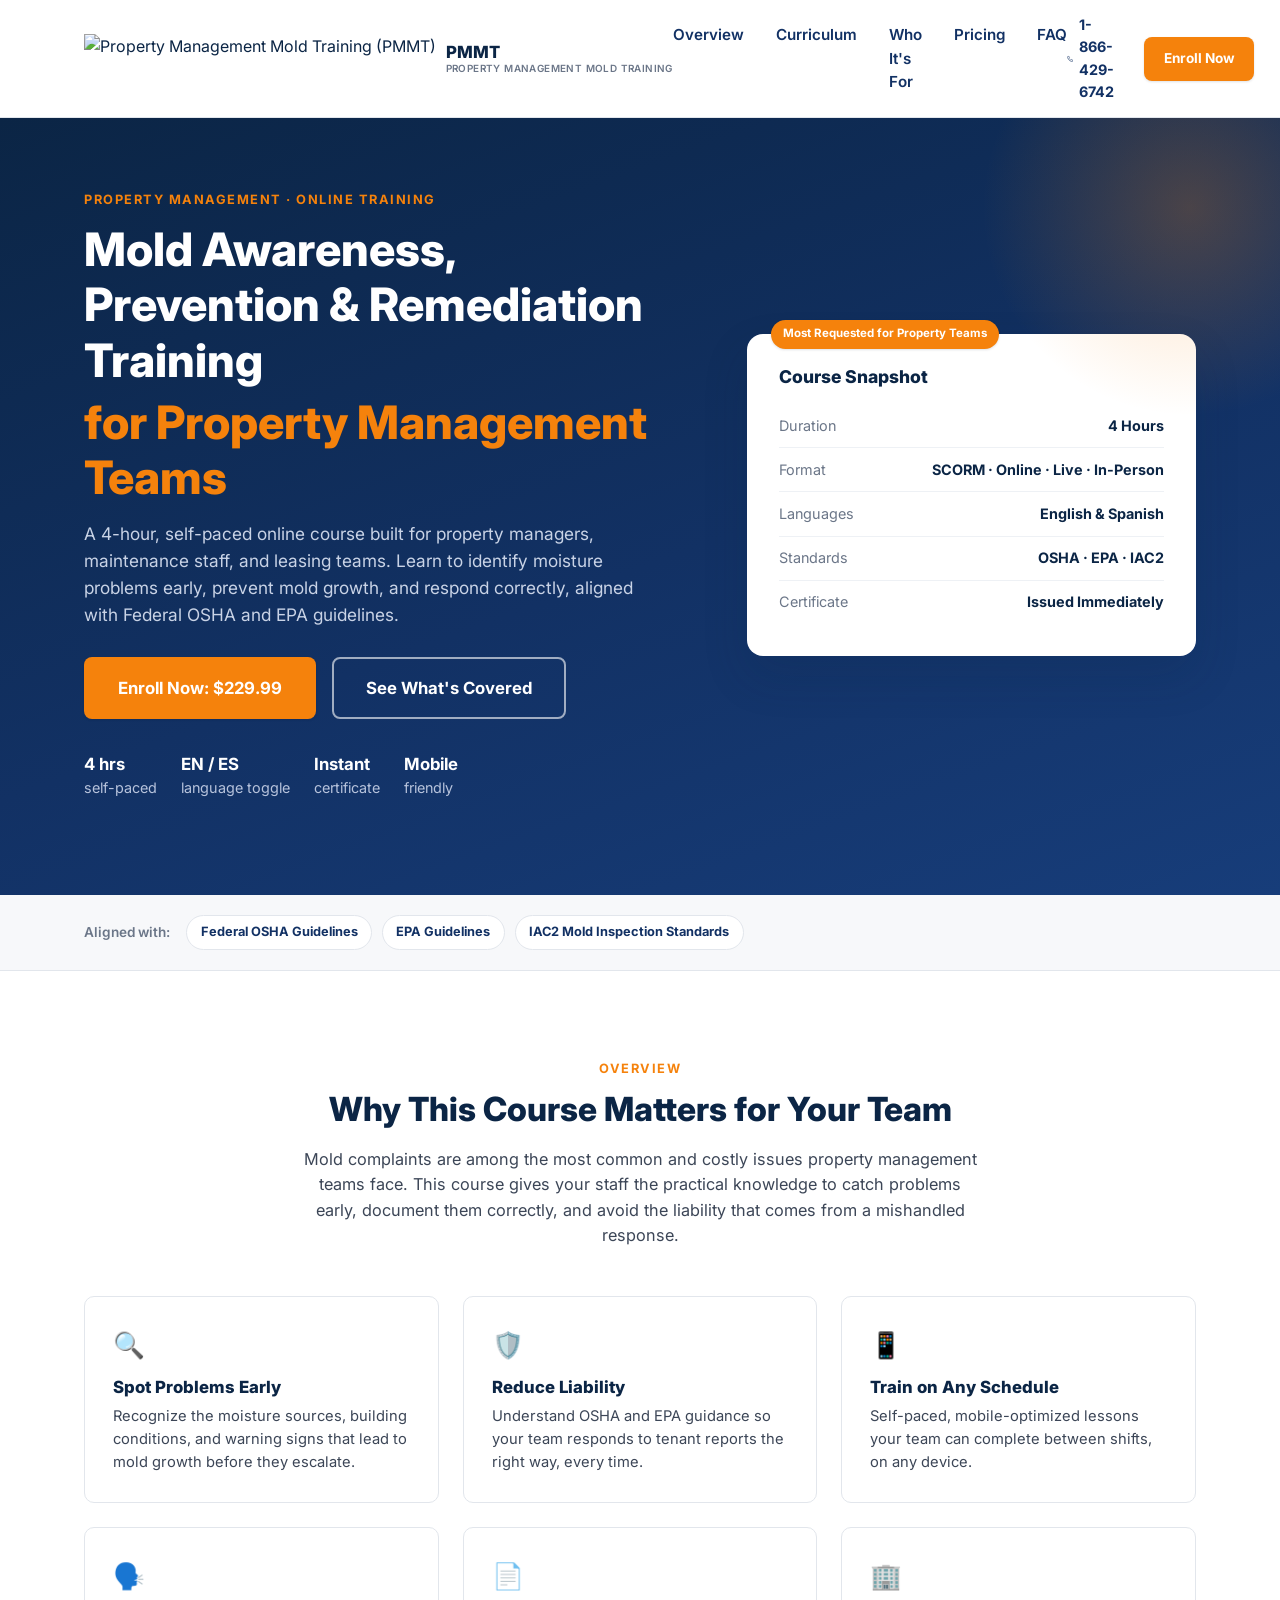
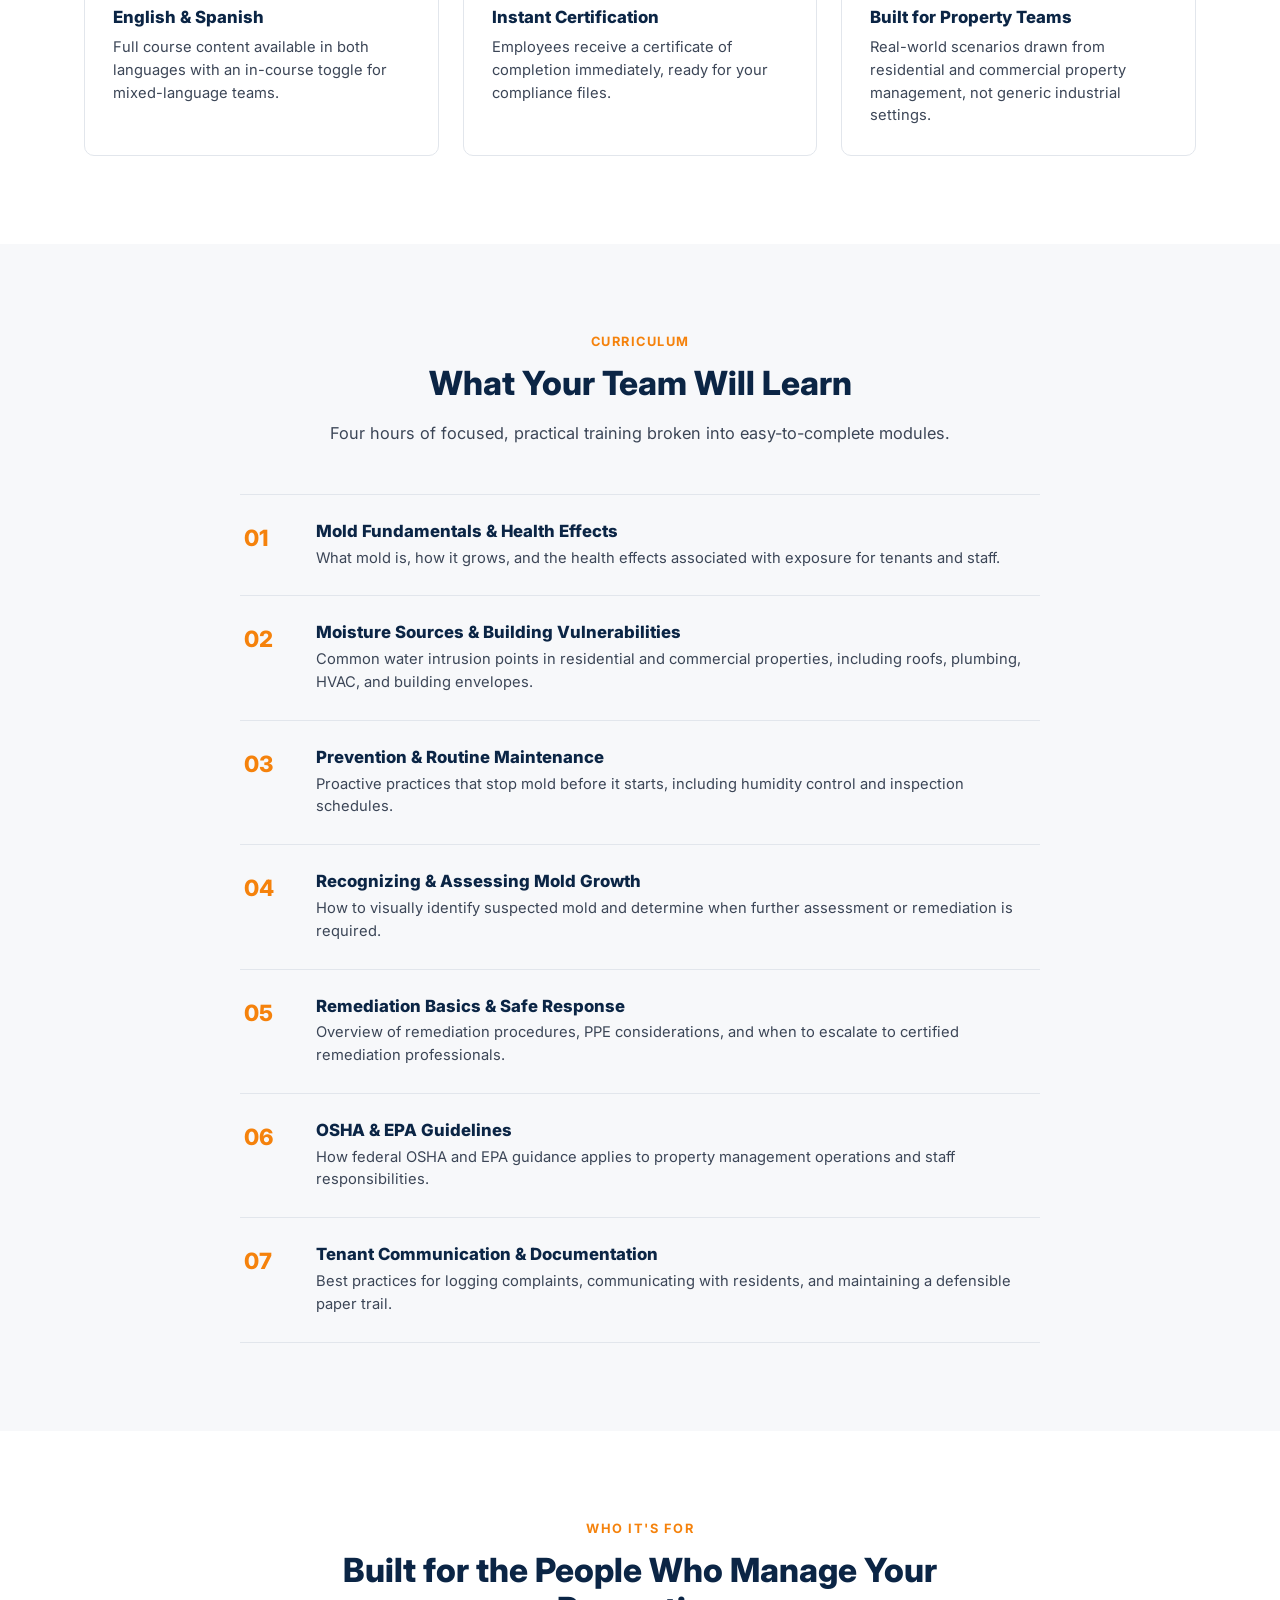
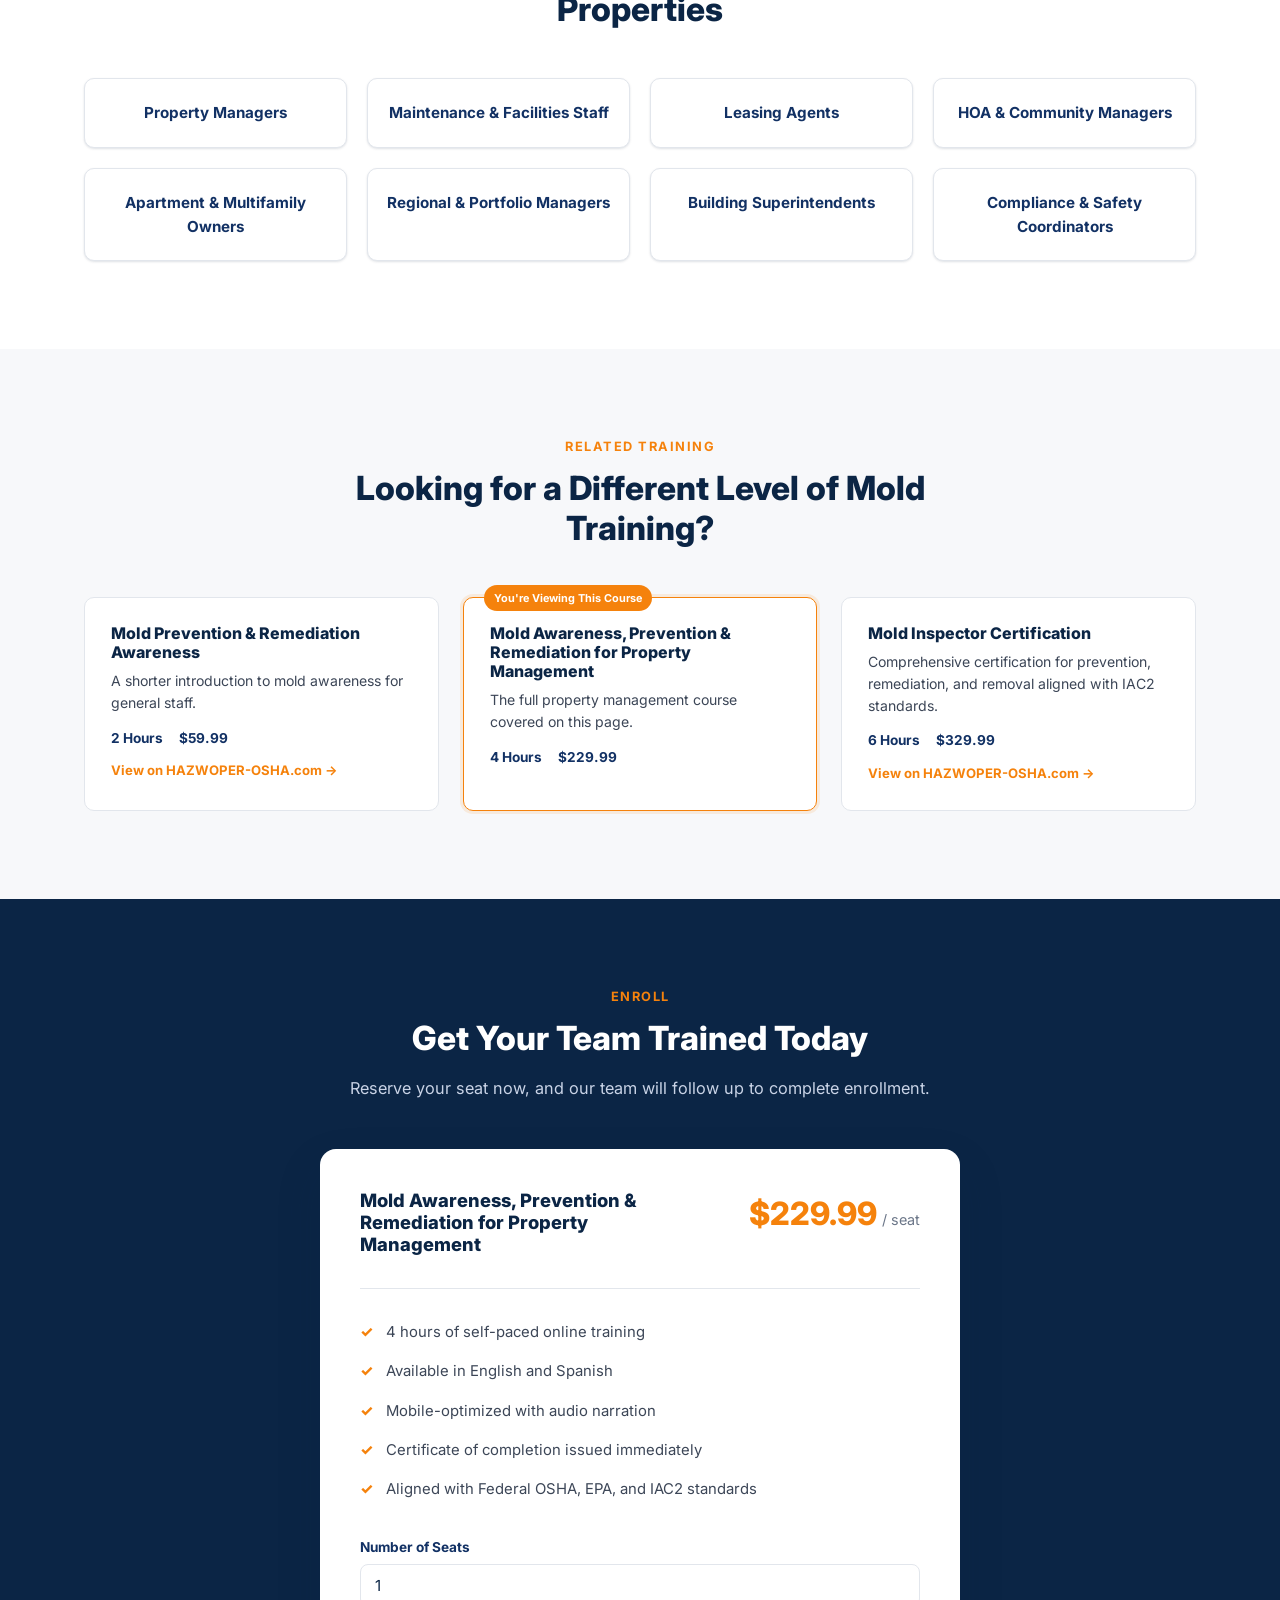
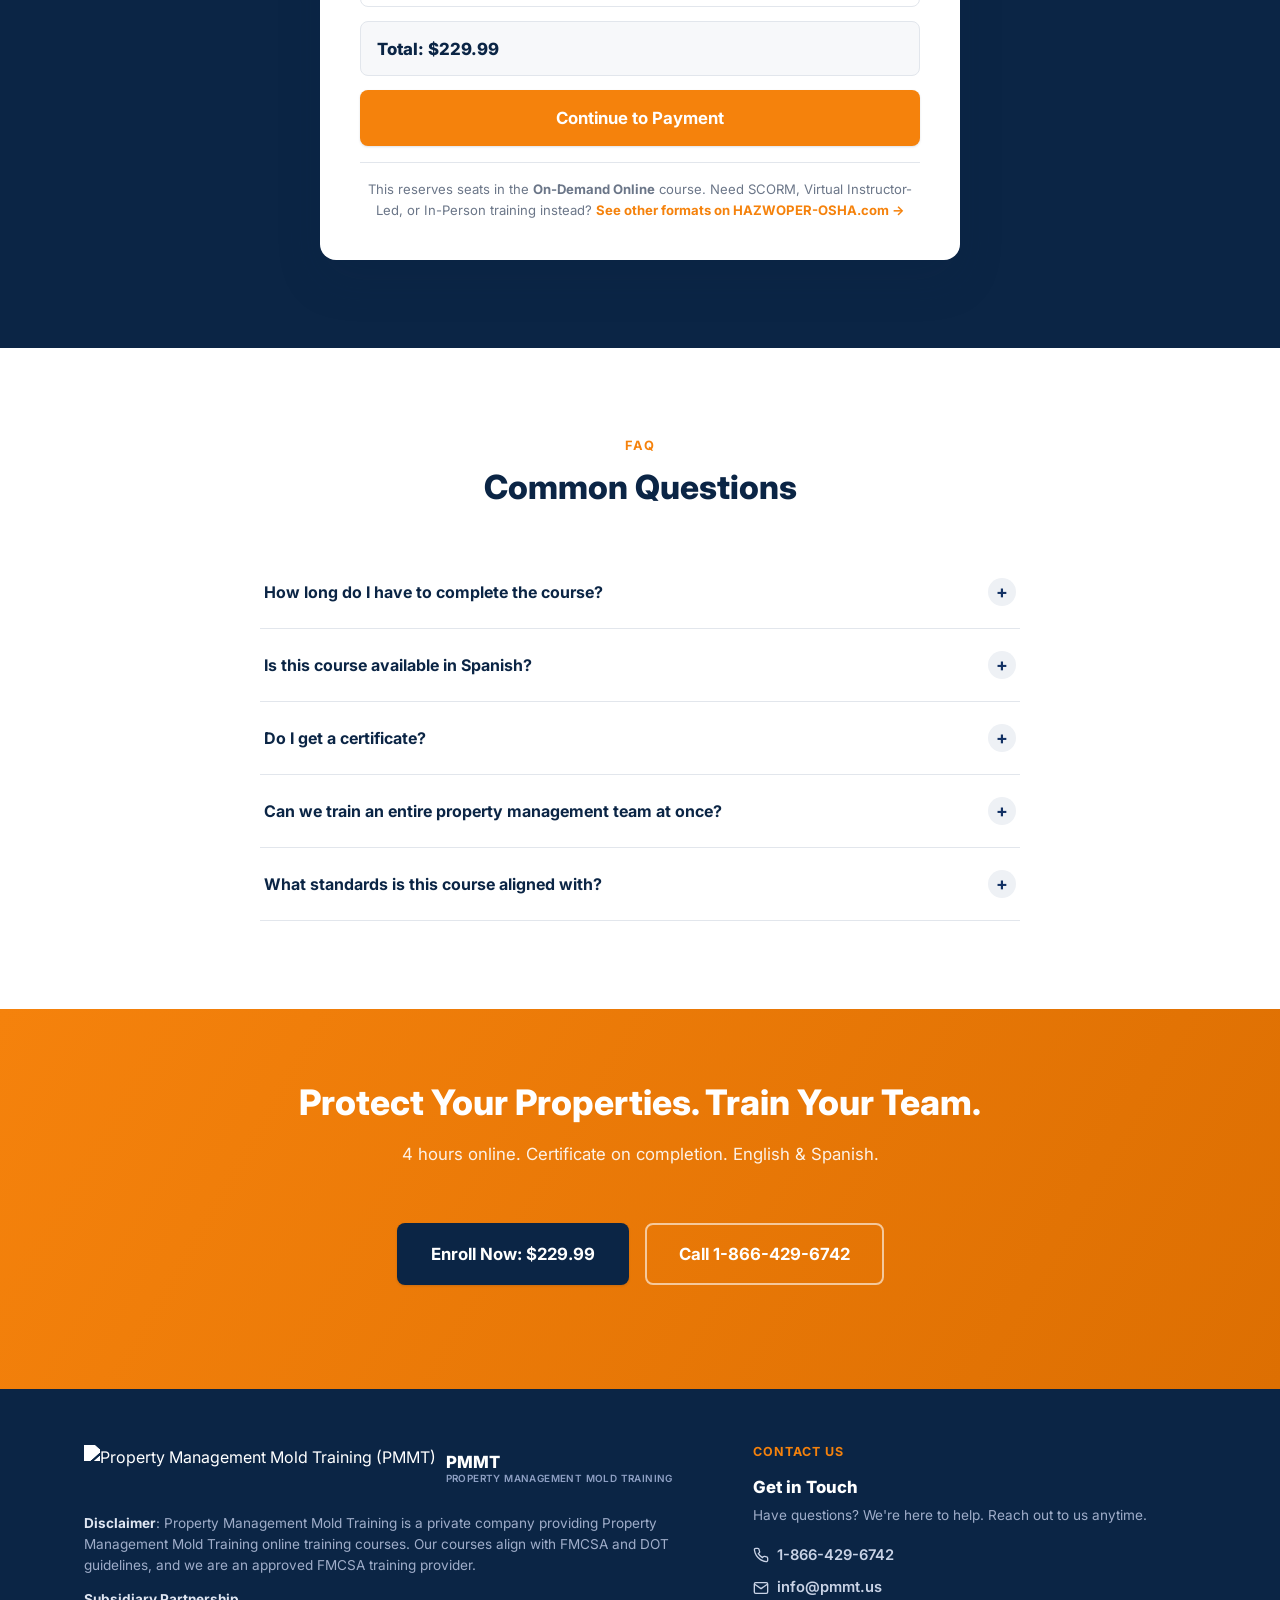
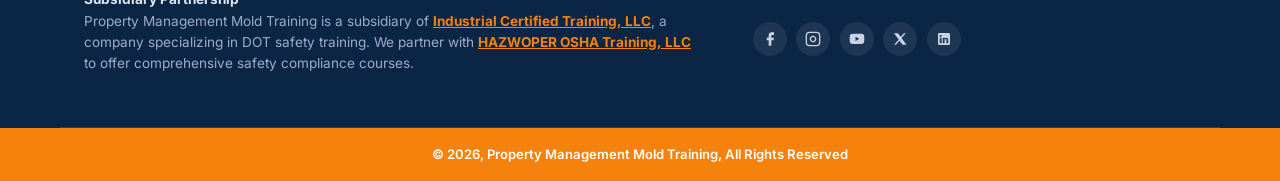
==== index.html @ 0d9516b1 "Add HAZWOPER OSHA LinkedIn link to footer social icons" ====
<!DOCTYPE html>
<html lang="en">
<head>
<meta charset="UTF-8">
<meta name="viewport" content="width=device-width, initial-scale=1.0">
<title>Mold Awareness, Prevention &amp; Remediation Training for Property Management Teams | Property Management Mold Training (PMMT)</title>
<meta name="description" content="4-hour OSHA &amp; EPA aligned online mold awareness, prevention, and remediation course built for property management teams, from Property Management Mold Training (PMMT). Self-paced, mobile-friendly, instant certificate. English &amp; Spanish.">
<link rel="icon" type="image/png" href="images/pmmt-logo.png">
<link rel="apple-touch-icon" href="images/pmmt-logo.png">

<meta property="og:type" content="website">
<meta property="og:title" content="Mold Awareness, Prevention &amp; Remediation Training for Property Management Teams">
<meta property="og:description" content="4-hour OSHA &amp; EPA aligned online mold awareness, prevention, and remediation course built for property management teams. Self-paced, mobile-friendly, instant certificate. English &amp; Spanish.">
<meta property="og:image" content="https://raw.githubusercontent.com/MrPress-Automation/PropertyManagementMoldTraining/main/images/pmmt-logo.png">
<meta property="og:url" content="https://github.com/MrPress-Automation/PropertyManagementMoldTraining">
<meta name="twitter:card" content="summary_large_image">
<meta name="twitter:title" content="Mold Awareness, Prevention &amp; Remediation Training for Property Management Teams">
<meta name="twitter:description" content="4-hour OSHA &amp; EPA aligned online mold awareness, prevention, and remediation course built for property management teams.">
<meta name="twitter:image" content="https://raw.githubusercontent.com/MrPress-Automation/PropertyManagementMoldTraining/main/images/pmmt-logo.png">

<link rel="preconnect" href="https://fonts.googleapis.com">
<link href="https://fonts.googleapis.com/css2?family=Inter:wght@400;500;600;700;800&display=swap" rel="stylesheet">
<link rel="stylesheet" href="css/styles.css">
</head>
<body>

<a class="skip-link" href="#main">Skip to content</a>

<header class="site-header">
  <div class="container header-inner">
    <a href="#top" class="logo">
      <img src="images/pmmt-logo.png" alt="Property Management Mold Training (PMMT)" class="logo-icon">
      <span class="logo-text">
        <span class="logo-mark">PMMT</span>
        <span class="logo-sub">Property Management Mold Training</span>
      </span>
    </a>

    <nav class="main-nav" id="mainNav">
      <a href="#overview">Overview</a>
      <a href="#curriculum">Curriculum</a>
      <a href="#audience">Who It's For</a>
      <a href="#pricing">Pricing</a>
      <a href="#faq">FAQ</a>
    </nav>

    <div class="header-actions">
      <a href="tel:18664296742" class="header-phone">
        <svg width="16" height="16" viewBox="0 0 24 24" fill="none" stroke="currentColor" stroke-width="2"><path d="M22 16.92v3a2 2 0 0 1-2.18 2 19.79 19.79 0 0 1-8.63-3.07 19.5 19.5 0 0 1-6-6 19.79 19.79 0 0 1-3.07-8.67A2 2 0 0 1 4.11 2h3a2 2 0 0 1 2 1.72c.127.96.362 1.903.7 2.81a2 2 0 0 1-.45 2.11L8.09 9.91a16 16 0 0 0 6 6l1.27-1.27a2 2 0 0 1 2.11-.45c.907.338 1.85.573 2.81.7A2 2 0 0 1 22 16.92z"/></svg>
        1-866-429-6742
      </a>
      <a href="#pricing" class="btn btn-primary btn-sm">Enroll Now</a>
      <button class="nav-toggle" id="navToggle" aria-label="Toggle navigation" aria-expanded="false">
        <span></span><span></span><span></span>
      </button>
    </div>
  </div>
</header>

<main id="main">

  <!-- HERO -->
  <section class="hero" id="top">
    <div class="container hero-inner">
      <div class="hero-copy">
        <p class="eyebrow">Property Management &middot; Online Training</p>
        <h1>Mold Awareness, Prevention &amp; Remediation Training <span>for Property Management Teams</span></h1>
        <p class="hero-lead">
          A 4-hour, self-paced online course built for property managers, maintenance staff, and leasing teams.
          Learn to identify moisture problems early, prevent mold growth, and respond correctly, aligned with
          Federal OSHA and EPA guidelines.
        </p>
        <div class="hero-cta-row">
          <a href="#pricing" class="btn btn-primary btn-lg">Enroll Now: $229.99</a>
          <a href="#curriculum" class="btn btn-outline-light btn-lg">See What's Covered</a>
        </div>
        <ul class="hero-meta">
          <li><strong>4 hrs</strong> self-paced</li>
          <li><strong>EN / ES</strong> language toggle</li>
          <li><strong>Instant</strong> certificate</li>
          <li><strong>Mobile</strong> friendly</li>
        </ul>
      </div>

      <div class="hero-card" aria-hidden="false">
        <div class="hero-card-badge">Most Requested for Property Teams</div>
        <h3>Course Snapshot</h3>
        <ul class="hero-card-list">
          <li><span>Duration</span><strong>4 Hours</strong></li>
          <li><span>Format</span><strong>SCORM &middot; Online &middot; Live &middot; In-Person</strong></li>
          <li><span>Languages</span><strong>English &amp; Spanish</strong></li>
          <li><span>Standards</span><strong>OSHA &middot; EPA &middot; IAC2</strong></li>
          <li><span>Certificate</span><strong>Issued Immediately</strong></li>
        </ul>
      </div>
    </div>
  </section>

  <!-- TRUST STRIP -->
  <section class="trust-strip">
    <div class="container trust-strip-inner">
      <span>Aligned with:</span>
      <div class="trust-badges">
        <span class="badge">Federal OSHA Guidelines</span>
        <span class="badge">EPA Guidelines</span>
        <span class="badge">IAC2 Mold Inspection Standards</span>
      </div>
    </div>
  </section>

  <!-- OVERVIEW -->
  <section class="section" id="overview">
    <div class="container">
      <div class="section-head">
        <p class="eyebrow">Overview</p>
        <h2>Why This Course Matters for Your Team</h2>
        <p class="section-sub">
          Mold complaints are among the most common and costly issues property management teams face.
          This course gives your staff the practical knowledge to catch problems early, document them correctly,
          and avoid the liability that comes from a mishandled response.
        </p>
      </div>

      <div class="grid-3 feature-grid">
        <div class="feature-card">
          <div class="feature-icon">🔍</div>
          <h3>Spot Problems Early</h3>
          <p>Recognize the moisture sources, building conditions, and warning signs that lead to mold growth before they escalate.</p>
        </div>
        <div class="feature-card">
          <div class="feature-icon">🛡️</div>
          <h3>Reduce Liability</h3>
          <p>Understand OSHA and EPA guidance so your team responds to tenant reports the right way, every time.</p>
        </div>
        <div class="feature-card">
          <div class="feature-icon">📱</div>
          <h3>Train on Any Schedule</h3>
          <p>Self-paced, mobile-optimized lessons your team can complete between shifts, on any device.</p>
        </div>
        <div class="feature-card">
          <div class="feature-icon">🗣️</div>
          <h3>English &amp; Spanish</h3>
          <p>Full course content available in both languages with an in-course toggle for mixed-language teams.</p>
        </div>
        <div class="feature-card">
          <div class="feature-icon">📄</div>
          <h3>Instant Certification</h3>
          <p>Employees receive a certificate of completion immediately, ready for your compliance files.</p>
        </div>
        <div class="feature-card">
          <div class="feature-icon">🏢</div>
          <h3>Built for Property Teams</h3>
          <p>Real-world scenarios drawn from residential and commercial property management, not generic industrial settings.</p>
        </div>
      </div>
    </div>
  </section>

  <!-- CURRICULUM -->
  <section class="section section-alt" id="curriculum">
    <div class="container">
      <div class="section-head">
        <p class="eyebrow">Curriculum</p>
        <h2>What Your Team Will Learn</h2>
        <p class="section-sub">Four hours of focused, practical training broken into easy-to-complete modules.</p>
      </div>

      <ol class="curriculum-list">
        <li>
          <span class="curriculum-num">01</span>
          <div>
            <h3>Mold Fundamentals &amp; Health Effects</h3>
            <p>What mold is, how it grows, and the health effects associated with exposure for tenants and staff.</p>
          </div>
        </li>
        <li>
          <span class="curriculum-num">02</span>
          <div>
            <h3>Moisture Sources &amp; Building Vulnerabilities</h3>
            <p>Common water intrusion points in residential and commercial properties, including roofs, plumbing, HVAC, and building envelopes.</p>
          </div>
        </li>
        <li>
          <span class="curriculum-num">03</span>
          <div>
            <h3>Prevention &amp; Routine Maintenance</h3>
            <p>Proactive practices that stop mold before it starts, including humidity control and inspection schedules.</p>
          </div>
        </li>
        <li>
          <span class="curriculum-num">04</span>
          <div>
            <h3>Recognizing &amp; Assessing Mold Growth</h3>
            <p>How to visually identify suspected mold and determine when further assessment or remediation is required.</p>
          </div>
        </li>
        <li>
          <span class="curriculum-num">05</span>
          <div>
            <h3>Remediation Basics &amp; Safe Response</h3>
            <p>Overview of remediation procedures, PPE considerations, and when to escalate to certified remediation professionals.</p>
          </div>
        </li>
        <li>
          <span class="curriculum-num">06</span>
          <div>
            <h3>OSHA &amp; EPA Guidelines</h3>
            <p>How federal OSHA and EPA guidance applies to property management operations and staff responsibilities.</p>
          </div>
        </li>
        <li>
          <span class="curriculum-num">07</span>
          <div>
            <h3>Tenant Communication &amp; Documentation</h3>
            <p>Best practices for logging complaints, communicating with residents, and maintaining a defensible paper trail.</p>
          </div>
        </li>
      </ol>
    </div>
  </section>

  <!-- WHO IT'S FOR -->
  <section class="section" id="audience">
    <div class="container">
      <div class="section-head">
        <p class="eyebrow">Who It's For</p>
        <h2>Built for the People Who Manage Your Properties</h2>
      </div>
      <div class="grid-4 audience-grid">
        <div class="audience-card">Property Managers</div>
        <div class="audience-card">Maintenance &amp; Facilities Staff</div>
        <div class="audience-card">Leasing Agents</div>
        <div class="audience-card">HOA &amp; Community Managers</div>
        <div class="audience-card">Apartment &amp; Multifamily Owners</div>
        <div class="audience-card">Regional &amp; Portfolio Managers</div>
        <div class="audience-card">Building Superintendents</div>
        <div class="audience-card">Compliance &amp; Safety Coordinators</div>
      </div>
    </div>
  </section>

  <!-- OTHER MOLD COURSES -->
  <section class="section section-alt" id="related">
    <div class="container">
      <div class="section-head">
        <p class="eyebrow">Related Training</p>
        <h2>Looking for a Different Level of Mold Training?</h2>
      </div>
      <div class="grid-3 related-grid">
        <a class="related-card" href="https://hazwoper-osha.com/online-courses/mold-prevention-and-remediation-awareness-training" target="_blank" rel="noopener">
          <h3>Mold Prevention &amp; Remediation Awareness</h3>
          <p>A shorter introduction to mold awareness for general staff.</p>
          <div class="related-meta"><span>2 Hours</span><span>$59.99</span></div>
          <span class="related-link">View on HAZWOPER-OSHA.com &rarr;</span>
        </a>
        <div class="related-card related-card-current">
          <div class="related-current-tag">You're Viewing This Course</div>
          <h3>Mold Awareness, Prevention &amp; Remediation for Property Management</h3>
          <p>The full property management course covered on this page.</p>
          <div class="related-meta"><span>4 Hours</span><span>$229.99</span></div>
        </div>
        <a class="related-card" href="https://hazwoper-osha.com/online-courses/mold-inspector-certification-for-prevention-remediation-and-removal-training" target="_blank" rel="noopener">
          <h3>Mold Inspector Certification</h3>
          <p>Comprehensive certification for prevention, remediation, and removal aligned with IAC2 standards.</p>
          <div class="related-meta"><span>6 Hours</span><span>$329.99</span></div>
          <span class="related-link">View on HAZWOPER-OSHA.com &rarr;</span>
        </a>
      </div>
    </div>
  </section>

  <!-- PRICING / ENROLL -->
  <section class="section pricing-section" id="pricing">
    <div class="container">
      <div class="section-head">
        <p class="eyebrow">Enroll</p>
        <h2>Get Your Team Trained Today</h2>
        <p class="section-sub">Reserve your seat now, and our team will follow up to complete enrollment.</p>
      </div>

      <div class="pricing-card">
        <div class="pricing-card-top">
          <h3>Mold Awareness, Prevention &amp; Remediation for Property Management</h3>
          <div class="price">
            <span class="price-original" id="priceOriginal" hidden>$229.99</span>
            <span class="price-current"><span class="price-amount" id="priceAmount">$229.99</span><span class="price-per">/ seat</span></span>
          </div>
        </div>

        <ul class="pricing-features">
          <li>4 hours of self-paced online training</li>
          <li>Available in English and Spanish</li>
          <li>Mobile-optimized with audio narration</li>
          <li>Certificate of completion issued immediately</li>
          <li>Aligned with Federal OSHA, EPA, and IAC2 standards</li>
        </ul>

        <form class="enroll-form" id="enrollForm" data-price-per-seat="229.99">
          <div class="form-row">
            <label for="seats">Number of Seats</label>
            <input type="number" id="seats" name="seats" min="1" value="1" required>
          </div>
          <div class="form-total" id="formTotal">Total: $229.99</div>
          <button type="submit" class="btn btn-primary btn-block btn-lg">Continue to Payment</button>
        </form>

        <p class="format-note">This reserves seats in the <strong>On-Demand Online</strong> course. Need SCORM, Virtual Instructor-Led, or In-Person training instead? <a href="https://hazwoper-osha.com/online-courses/mold-awareness-prevention-and-remediation-training-for-property-management-teams" target="_blank" rel="noopener">See other formats on HAZWOPER-OSHA.com &rarr;</a></p>

        <div class="form-success" id="formSuccess" hidden>
          <h4>Seat count received.</h4>
          <p>You'll be taken to secure payment to complete your enrollment.</p>
        </div>
      </div>
    </div>
  </section>

  <!-- FAQ -->
  <section class="section" id="faq">
    <div class="container">
      <div class="section-head">
        <p class="eyebrow">FAQ</p>
        <h2>Common Questions</h2>
      </div>

      <div class="faq-list">
        <div class="faq-item">
          <button class="faq-question" aria-expanded="false">
            How long do I have to complete the course?
            <span class="faq-icon">+</span>
          </button>
          <div class="faq-answer">
            <p>The course itself takes about 4 hours to complete, and it's fully self-paced, so you can start, stop, and pick back up whenever it fits your schedule.</p>
          </div>
        </div>
        <div class="faq-item">
          <button class="faq-question" aria-expanded="false">
            Is this course available in Spanish?
            <span class="faq-icon">+</span>
          </button>
          <div class="faq-answer">
            <p>Yes. The full course is available in both English and Spanish, with an in-course language toggle.</p>
          </div>
        </div>
        <div class="faq-item">
          <button class="faq-question" aria-expanded="false">
            Do I get a certificate?
            <span class="faq-icon">+</span>
          </button>
          <div class="faq-answer">
            <p>Yes, a certificate of completion is issued immediately after you finish the course.</p>
          </div>
        </div>
        <div class="faq-item">
          <button class="faq-question" aria-expanded="false">
            Can we train an entire property management team at once?
            <span class="faq-icon">+</span>
          </button>
          <div class="faq-answer">
            <p>Yes. This course is available in on-demand digital, virtual instructor-led, and in-person formats, and can be delivered via SCORM package to your own LMS.</p>
          </div>
        </div>
        <div class="faq-item">
          <button class="faq-question" aria-expanded="false">
            What standards is this course aligned with?
            <span class="faq-icon">+</span>
          </button>
          <div class="faq-answer">
            <p>Course content follows Federal OSHA guidelines, EPA guidelines, and IAC2 Mold Inspection Standards of Practice.</p>
          </div>
        </div>
      </div>
    </div>
  </section>

  <!-- FINAL CTA -->
  <section class="final-cta">
    <div class="container final-cta-inner">
      <h2>Protect Your Properties. Train Your Team.</h2>
      <p>4 hours online. Certificate on completion. English &amp; Spanish.</p>
      <div class="hero-cta-row">
        <a href="#pricing" class="btn btn-primary btn-lg">Enroll Now: $229.99</a>
        <a href="tel:18664296742" class="btn btn-outline-light btn-lg">Call 1-866-429-6742</a>
      </div>
    </div>
  </section>

</main>

<footer class="site-footer">
  <div class="container footer-grid">

    <div class="footer-col footer-col-brand">
      <a href="#top" class="logo footer-logo">
        <img src="images/pmmt-logo.png" alt="Property Management Mold Training (PMMT)" class="logo-icon logo-icon-footer">
        <span class="logo-text">
          <span class="logo-mark logo-mark-footer">PMMT</span>
          <span class="logo-sub logo-sub-footer">Property Management Mold Training</span>
        </span>
      </a>

      <p class="footer-legal"><strong>Disclaimer</strong>: Property Management Mold Training is a private company providing Property Management Mold Training online training courses. Our courses align with FMCSA and DOT guidelines, and we are an approved FMCSA training provider.</p>

      <p class="footer-legal"><strong>Subsidiary Partnership</strong><br>Property Management Mold Training is a subsidiary of <a href="https://ictraining.us/" target="_blank" rel="noopener">Industrial Certified Training, LLC</a>, a company specializing in DOT safety training. We partner with <a href="https://hazwoper-osha.com/" target="_blank" rel="noopener">HAZWOPER OSHA Training, LLC</a> to offer comprehensive safety compliance courses.</p>
    </div>

    <div class="footer-col footer-col-contact">
      <h4 class="footer-col-heading">Contact Us</h4>
      <p class="footer-contact-lead">Get in Touch</p>
      <p class="footer-contact-sub">Have questions? We're here to help. Reach out to us anytime.</p>

      <div class="footer-contact-links">
        <a href="tel:18664296742">
          <svg width="16" height="16" viewBox="0 0 24 24" fill="none" stroke="currentColor" stroke-width="2"><path d="M22 16.92v3a2 2 0 0 1-2.18 2 19.79 19.79 0 0 1-8.63-3.07 19.5 19.5 0 0 1-6-6 19.79 19.79 0 0 1-3.07-8.67A2 2 0 0 1 4.11 2h3a2 2 0 0 1 2 1.72c.127.96.362 1.903.7 2.81a2 2 0 0 1-.45 2.11L8.09 9.91a16 16 0 0 0 6 6l1.27-1.27a2 2 0 0 1 2.11-.45c.907.338 1.85.573 2.81.7A2 2 0 0 1 22 16.92z"/></svg>
          1-866-429-6742
        </a>
        <a href="mailto:info@pmmt.us">
          <svg width="16" height="16" viewBox="0 0 24 24" fill="none" stroke="currentColor" stroke-width="2"><path d="M4 4h16c1.1 0 2 .9 2 2v12c0 1.1-.9 2-2 2H4c-1.1 0-2-.9-2-2V6c0-1.1.9-2 2-2z"/><polyline points="22,6 12,13 2,6"/></svg>
          info@pmmt.us
        </a>
      </div>

      <div class="footer-social">
        <a href="https://www.facebook.com/HazwoperOsha/" target="_blank" rel="noopener" aria-label="Facebook">
          <svg width="16" height="16" viewBox="0 0 24 24" fill="currentColor"><path d="M18 2h-3a5 5 0 0 0-5 5v3H7v4h3v8h4v-8h3l1-4h-4V7a1 1 0 0 1 1-1h3z"/></svg>
        </a>
        <a href="https://www.instagram.com/hazwoper_osha_training/?hl=en" target="_blank" rel="noopener" aria-label="Instagram">
          <svg width="16" height="16" viewBox="0 0 24 24" fill="none" stroke="currentColor" stroke-width="2"><rect x="2" y="2" width="20" height="20" rx="5"/><path d="M16 11.37A4 4 0 1 1 12.63 8 4 4 0 0 1 16 11.37z"/><line x1="17.5" y1="6.5" x2="17.51" y2="6.5"/></svg>
        </a>
        <a href="https://www.youtube.com/@hazwoper-osha" target="_blank" rel="noopener" aria-label="YouTube">
          <svg width="16" height="16" viewBox="0 0 24 24" fill="currentColor"><path d="M22.54 6.42a2.78 2.78 0 0 0-1.94-2C18.88 4 12 4 12 4s-6.88 0-8.6.46a2.78 2.78 0 0 0-1.94 2A29 29 0 0 0 1 11.75a29 29 0 0 0 .46 5.33A2.78 2.78 0 0 0 3.4 19c1.72.46 8.6.46 8.6.46s6.88 0 8.6-.46a2.78 2.78 0 0 0 1.94-2 29 29 0 0 0 .46-5.25 29 29 0 0 0-.46-5.33zM9.75 15.02V8.48l5.75 3.27z"/></svg>
        </a>
        <a href="https://twitter.com/HazwoperOsha" target="_blank" rel="noopener" aria-label="X">
          <svg width="14" height="14" viewBox="0 0 24 24" fill="currentColor"><path d="M18.9 2H22l-7.4 8.4L23 22h-6.6l-5.2-6.8L5.1 22H2l7.9-9L1.6 2h6.8l4.7 6.2z"/></svg>
        </a>
        <a href="https://www.linkedin.com/company/hazwoper-osha" target="_blank" rel="noopener" aria-label="LinkedIn">
          <svg width="16" height="16" viewBox="0 0 24 24" fill="currentColor"><path d="M19 3a2 2 0 0 1 2 2v14a2 2 0 0 1-2 2H5a2 2 0 0 1-2-2V5a2 2 0 0 1 2-2zM8.34 18.34V10.1H5.67v8.24zM7.01 8.97a1.55 1.55 0 1 0 0-3.1 1.55 1.55 0 0 0 0 3.1zM18.34 18.34v-4.6c0-2.46-1.31-3.6-3.06-3.6a2.64 2.64 0 0 0-2.39 1.32V10.1H10.2s.04.86 0 8.24h2.68v-4.6c0-.25.02-.5.09-.68a1.5 1.5 0 0 1 1.37-1c.96 0 1.35.73 1.35 1.8v4.48z"/></svg>
        </a>
      </div>
    </div>

  </div>
  <div class="footer-bottom">
    <div class="container">
      <p>&copy; 2026, Property Management Mold Training, All Rights Reserved</p>
    </div>
  </div>
</footer>

<script src="js/main.js"></script>

<!--Start of Tawk.to Script-->
<script type="text/javascript">
var Tawk_API=Tawk_API||{}, Tawk_LoadStart=new Date();
(function(){
var s1=document.createElement("script"),s0=document.getElementsByTagName("script")[0];
s1.async=true;
s1.src='https://embed.tawk.to/0c0ff33201ed2606b6ab61151aca6b7c12a2885b/default';
s1.charset='UTF-8';
s1.setAttribute('crossorigin','*');
s0.parentNode.insertBefore(s1,s0);
})();
</script>
<!--End of Tawk.to Script-->
</body>
</html>
---- css/styles.css ----
:root{
  --navy-900:#0b2545;
  --navy-800:#123164;
  --navy-700:#173d7a;
  --blue-600:#1d5bd6;
  --orange-500:#f5820c;
  --orange-600:#dd6f02;
  --gray-50:#f7f8fa;
  --gray-100:#eef1f5;
  --gray-200:#e2e6ec;
  --gray-500:#6b7688;
  --gray-700:#3c4657;
  --white:#ffffff;
  --radius:10px;
  --shadow-sm:0 1px 2px rgba(11,37,69,.06),0 1px 3px rgba(11,37,69,.08);
  --shadow-md:0 8px 24px rgba(11,37,69,.10);
  --shadow-lg:0 20px 45px rgba(11,37,69,.16);
  --max-width:1160px;
}

*,*::before,*::after{box-sizing:border-box;}
html{scroll-behavior:smooth;max-width:100%;overflow-x:hidden;}
body{
  margin:0;
  max-width:100%;
  overflow-x:hidden;
  font-family:'Inter',system-ui,-apple-system,Segoe UI,Roboto,sans-serif;
  color:var(--navy-900);
  background:var(--white);
  line-height:1.55;
  -webkit-font-smoothing:antialiased;
}
h1,h2,h3,h4{margin:0 0 .5em;line-height:1.2;font-weight:800;color:var(--navy-900);}
p{margin:0 0 1em;color:var(--gray-700);}
a{color:inherit;text-decoration:none;}
ul,ol{margin:0;padding:0;list-style:none;}
img{max-width:100%;display:block;}
button{font-family:inherit;}

.skip-link{
  position:absolute;left:-999px;top:0;background:var(--navy-900);color:#fff;padding:.75rem 1rem;z-index:200;border-radius:0 0 8px 0;
}
.skip-link:focus{left:0;}

.container{
  width:100%;
  max-width:var(--max-width);
  margin:0 auto;
  padding:0 24px;
}

/* ---------- Buttons ---------- */
.btn{
  display:inline-flex;align-items:center;justify-content:center;gap:.5rem;
  padding:.85rem 1.5rem;
  border-radius:8px;
  font-weight:700;
  font-size:.95rem;
  border:2px solid transparent;
  cursor:pointer;
  transition:transform .15s ease, box-shadow .15s ease, background-color .15s ease, color .15s ease;
  white-space:nowrap;
}
.btn:hover{transform:translateY(-1px);}
.btn-primary{background:var(--orange-500);color:var(--white);box-shadow:var(--shadow-sm);}
.btn-primary:hover{background:var(--orange-600);box-shadow:var(--shadow-md);}
.btn-outline{background:transparent;border-color:var(--navy-900);color:var(--navy-900);}
.btn-outline:hover{background:var(--navy-900);color:var(--white);}
.btn-outline-light{background:transparent;border-color:rgba(255,255,255,.6);color:var(--white);}
.btn-outline-light:hover{background:var(--white);color:var(--navy-900);}
.btn-lg{padding:1rem 2rem;font-size:1.05rem;}
.btn-sm{padding:.6rem 1.1rem;font-size:.85rem;}
.btn-block{width:100%;}

/* ---------- Header ---------- */
.site-header{
  position:sticky;top:0;z-index:100;
  background:rgba(255,255,255,.92);
  backdrop-filter:saturate(180%) blur(8px);
  border-bottom:1px solid var(--gray-200);
}
.header-inner{
  display:flex;align-items:center;justify-content:space-between;
  padding-top:14px;padding-bottom:14px;
}
.logo{display:flex;align-items:center;gap:.6rem;flex-shrink:0;min-width:0;}
.logo-icon{height:clamp(34px,6.5vw,50px);width:auto;max-width:100%;display:block;}
.logo-icon-footer{height:clamp(34px,5vw,48px);filter:brightness(0) invert(1);}
.logo-text{display:flex;flex-direction:column;line-height:1.15;white-space:nowrap;}
.logo-mark{font-size:1.05rem;font-weight:800;letter-spacing:.3px;color:var(--navy-900);}
.logo-sub{font-size:.62rem;font-weight:600;letter-spacing:.4px;text-transform:uppercase;color:var(--gray-500);}
.logo-mark-footer{color:var(--white);}
.logo-sub-footer{color:#8fa0c4;white-space:normal;}

.main-nav{display:flex;gap:2rem;}
.main-nav a{font-weight:600;font-size:.95rem;color:var(--navy-800);padding:.5rem 0;position:relative;}
.main-nav a:hover{color:var(--orange-500);}

.header-actions{display:flex;align-items:center;gap:1.25rem;}
.header-phone{display:flex;align-items:center;gap:.4rem;font-weight:700;font-size:.9rem;color:var(--navy-800);}
.header-phone:hover{color:var(--orange-500);}

.nav-toggle{
  display:none;flex-direction:column;justify-content:center;gap:5px;
  width:36px;height:36px;background:none;border:none;cursor:pointer;padding:0;
}
.nav-toggle span{display:block;height:2px;width:100%;background:var(--navy-900);border-radius:2px;}

/* ---------- Hero ---------- */
.hero{
  background:linear-gradient(160deg,var(--navy-900) 0%,var(--navy-800) 55%,var(--navy-700) 100%);
  color:var(--white);
  padding:72px 0 96px;
  position:relative;
  overflow:hidden;
}
.hero::after{
  content:"";
  position:absolute;
  right:-120px;top:-120px;
  width:420px;height:420px;
  background:radial-gradient(circle,rgba(245,130,12,.25) 0%,rgba(245,130,12,0) 70%);
}
.hero-inner{
  display:grid;
  grid-template-columns:1.15fr .85fr;
  gap:56px;
  align-items:center;
  position:relative;
}
.eyebrow{
  text-transform:uppercase;
  letter-spacing:1.5px;
  font-size:.8rem;
  font-weight:700;
  color:var(--orange-500);
  margin-bottom:.75rem;
}
.hero h1{
  font-size:clamp(2rem,3.6vw,2.9rem);
  color:var(--white);
  margin-bottom:1rem;
}
.hero h1 span{display:block;color:var(--orange-500);font-size:1em;font-weight:800;margin-top:.15em;}
.hero-lead{color:#c9d3e6;font-size:1.08rem;max-width:560px;}
.hero-cta-row{display:flex;flex-wrap:wrap;gap:1rem;margin:1.75rem 0 2rem;}
.hero-meta{display:flex;flex-wrap:wrap;gap:1.5rem;}
.hero-meta li{font-size:.9rem;color:#b7c3dc;}
.hero-meta strong{color:var(--white);display:block;font-size:1.05rem;}

.hero-card{
  background:var(--white);
  color:var(--navy-900);
  border-radius:16px;
  padding:32px;
  box-shadow:var(--shadow-lg);
  position:relative;
}
.hero-card-badge{
  position:absolute;top:-14px;left:24px;
  background:var(--orange-500);color:#fff;
  font-size:.72rem;font-weight:700;
  padding:.35rem .75rem;border-radius:999px;
  box-shadow:var(--shadow-sm);
}
.hero-card h3{font-size:1.1rem;margin-bottom:1.1rem;}
.hero-card-list{margin-bottom:0;}
.hero-card-list li{
  display:flex;justify-content:space-between;align-items:center;
  padding:.65rem 0;border-bottom:1px solid var(--gray-100);
  font-size:.9rem;
}
.hero-card-list li:last-child{border-bottom:none;}
.hero-card-list span{color:var(--gray-500);}
.hero-card-list strong{color:var(--navy-900);text-align:right;font-weight:700;}

/* ---------- Trust strip ---------- */
.trust-strip{background:var(--gray-50);border-bottom:1px solid var(--gray-200);}
.trust-strip-inner{
  display:flex;flex-wrap:wrap;align-items:center;gap:1rem;
  padding-top:20px;padding-bottom:20px;
  font-size:.85rem;color:var(--gray-500);font-weight:600;
}
.trust-badges{display:flex;flex-wrap:wrap;gap:.6rem;}
.badge{
  background:var(--white);
  border:1px solid var(--gray-200);
  padding:.4rem .85rem;
  border-radius:999px;
  font-size:.8rem;
  font-weight:700;
  color:var(--navy-800);
  transition:box-shadow .2s ease, transform .2s ease, border-color .2s ease, color .2s ease;
}
.badge:hover{
  box-shadow:var(--shadow-md);
  transform:translateY(-2px);
  border-color:var(--orange-500);
  color:var(--orange-600);
}

/* ---------- Sections ---------- */
.section{padding:88px 0;}
.section-alt{background:var(--gray-50);}
.section-head{max-width:680px;margin:0 auto 48px;text-align:center;}
.section-head h2{font-size:clamp(1.6rem,2.6vw,2.1rem);}
.section-sub{font-size:1.02rem;}

.grid-3{display:grid;grid-template-columns:repeat(3,1fr);gap:24px;}
.grid-4{display:grid;grid-template-columns:repeat(4,1fr);gap:20px;}

.feature-card{
  background:var(--white);
  border:1px solid var(--gray-200);
  border-radius:var(--radius);
  padding:28px;
  transition:box-shadow .2s ease, transform .2s ease;
}
.feature-card:hover{box-shadow:var(--shadow-md);transform:translateY(-2px);}
.feature-icon{font-size:1.6rem;margin-bottom:.75rem;}
.feature-card h3{font-size:1.05rem;}
.feature-card p{font-size:.92rem;margin-bottom:0;}

/* ---------- Curriculum ---------- */
.curriculum-list{
  max-width:800px;margin:0 auto;
  display:flex;flex-direction:column;gap:0;
  border-top:1px solid var(--gray-200);
}
.curriculum-list li{
  display:flex;gap:24px;
  padding:26px 4px;
  border-bottom:1px solid var(--gray-200);
  align-items:flex-start;
}
.curriculum-num{
  font-size:1.4rem;font-weight:800;color:var(--orange-500);
  min-width:48px;
}
.curriculum-list h3{font-size:1.05rem;margin-bottom:.35rem;}
.curriculum-list p{font-size:.92rem;margin-bottom:0;}

/* ---------- Audience ---------- */
.audience-card{
  background:var(--white);
  border:1px solid var(--gray-200);
  border-radius:var(--radius);
  padding:22px 18px;
  text-align:center;
  font-weight:700;
  font-size:.95rem;
  color:var(--navy-800);
  box-shadow:var(--shadow-sm);
  transition:box-shadow .2s ease, transform .2s ease;
}
.audience-card:hover{box-shadow:var(--shadow-md);transform:translateY(-2px);}

/* ---------- Related courses ---------- */
.related-card{
  display:block;
  background:var(--white);
  border:1px solid var(--gray-200);
  border-radius:var(--radius);
  padding:26px;
  position:relative;
  transition:box-shadow .2s ease, transform .2s ease, border-color .2s ease;
}
.related-card:hover{transform:translateY(-2px);}
a.related-card:hover{
  border-color:var(--orange-500);
  box-shadow:var(--shadow-md);
}
.related-card-current:hover{box-shadow:0 8px 24px rgba(245,130,12,.18), 0 0 0 3px rgba(245,130,12,.12);}
.related-card h3{font-size:1rem;}
.related-card p{font-size:.88rem;}
.related-meta{display:flex;gap:1rem;font-size:.85rem;font-weight:700;color:var(--navy-800);margin-bottom:.5rem;}
.related-link{font-size:.82rem;font-weight:700;color:var(--orange-500);}
.related-card-current{
  border-color:var(--orange-500);
  box-shadow:0 0 0 3px rgba(245,130,12,.12);
}
.related-current-tag{
  position:absolute;top:-13px;left:20px;
  background:var(--orange-500);color:#fff;
  font-size:.68rem;font-weight:700;
  padding:.3rem .65rem;border-radius:999px;
}

/* ---------- Pricing ---------- */
.pricing-section{background:var(--navy-900);}
.pricing-section .section-head h2{color:var(--white);}
.pricing-section .section-head .eyebrow{color:var(--orange-500);}
.pricing-section .section-sub{color:#c9d3e6;}

.pricing-card{
  max-width:640px;margin:0 auto;
  background:var(--white);
  border-radius:16px;
  padding:40px;
  box-shadow:var(--shadow-lg);
}
.pricing-card-top{
  display:flex;justify-content:space-between;align-items:flex-start;gap:1rem;
  flex-wrap:wrap;
  border-bottom:1px solid var(--gray-200);
  padding-bottom:24px;margin-bottom:24px;
}
.pricing-card-top h3{font-size:1.15rem;max-width:340px;}
.price{
  display:flex;flex-direction:column;align-items:flex-end;gap:2px;
  white-space:nowrap;
}
.price-original{
  font-size:1rem;font-weight:700;
  color:var(--gray-500);
  text-decoration:line-through;
}
.price-current{display:flex;align-items:baseline;gap:.3rem;}
.price-amount{font-size:2rem;font-weight:800;color:var(--orange-500);}
.price-per{color:var(--gray-500);font-size:.9rem;}

.pricing-features{margin-bottom:28px;}
.pricing-features li{
  padding:.5rem 0 .5rem 1.6rem;
  font-size:.93rem;
  color:var(--gray-700);
  position:relative;
}
.pricing-features li::before{
  content:"✓";
  position:absolute;left:0;top:.5rem;
  color:var(--orange-500);font-weight:800;
}

.enroll-form{display:flex;flex-direction:column;gap:14px;}
.form-row{display:flex;flex-direction:column;gap:6px;}
.form-row label{font-size:.85rem;font-weight:700;color:var(--navy-800);}
.form-row input{
  padding:.7rem .9rem;
  border:1.5px solid var(--gray-200);
  border-radius:8px;
  font-size:.95rem;
  font-family:inherit;
  color:var(--navy-900);
}
.form-row input:focus{outline:none;border-color:var(--orange-500);}
.form-note{font-size:.78rem;color:var(--gray-500);text-align:center;margin:.5rem 0 0;}
.format-note{
  font-size:.82rem;color:var(--gray-500);
  text-align:center;
  margin:16px 0 0;
  padding-top:16px;
  border-top:1px solid var(--gray-200);
}
.format-note a{color:var(--orange-500);font-weight:700;}
.form-total{
  display:flex;justify-content:space-between;align-items:center;
  padding:.85rem 1rem;
  background:var(--gray-50);
  border:1px solid var(--gray-200);
  border-radius:8px;
  font-size:1.05rem;font-weight:800;color:var(--navy-900);
}

.form-success{
  max-width:640px;margin:24px auto 0;
  background:#eef7ee;border:1px solid #cbe7cc;
  border-radius:12px;padding:24px;text-align:center;
}
.form-success h4{color:#1e5c1f;margin-bottom:.4rem;}
.form-success p{margin-bottom:0;color:#2c6b2d;font-size:.9rem;}

/* ---------- FAQ ---------- */
.faq-list{max-width:760px;margin:0 auto;}
.faq-item{border-bottom:1px solid var(--gray-200);}
.faq-question{
  width:100%;
  display:flex;justify-content:space-between;align-items:center;
  gap:1rem;
  background:none;border:none;
  padding:22px 4px;
  font-size:1rem;font-weight:700;
  color:var(--navy-900);
  text-align:left;cursor:pointer;
}
.faq-icon{
  flex-shrink:0;
  width:28px;height:28px;
  display:flex;align-items:center;justify-content:center;
  border-radius:50%;
  background:var(--gray-100);
  color:var(--navy-800);
  font-size:1.1rem;font-weight:700;
  transition:transform .2s ease, background .2s ease;
}
.faq-question[aria-expanded="true"] .faq-icon,
.faq-item:hover .faq-icon{
  background:var(--orange-500);color:#fff;transform:rotate(45deg);
}
.faq-answer{
  max-height:0;overflow:hidden;
  transition:max-height .25s ease;
}
.faq-item:hover .faq-answer{max-height:400px;}
.faq-answer p{padding:0 4px 22px;font-size:.94rem;margin:0;}

/* ---------- Final CTA ---------- */
.final-cta{
  background:linear-gradient(120deg,var(--orange-500),var(--orange-600));
  color:#fff;
  padding:72px 0;
  text-align:center;
}
.final-cta h2{color:#fff;font-size:clamp(1.6rem,2.8vw,2.2rem);}
.final-cta p{color:rgba(255,255,255,.9);font-size:1.05rem;margin-bottom:1.75rem;}
.final-cta-inner{display:flex;flex-direction:column;align-items:center;}
.final-cta .btn-primary{background:var(--navy-900);}
.final-cta .btn-primary:hover{background:#08182f;}

/* ---------- Footer ---------- */
.site-footer{background:var(--navy-900);color:#c9d3e6;padding:56px 0 0;}
.footer-grid{
  display:grid;
  grid-template-columns:1.4fr 1fr;
  gap:48px;
  padding-bottom:40px;
  border-bottom:1px solid rgba(255,255,255,.12);
}
.footer-logo{margin-bottom:20px;}
.footer-legal{font-size:.85rem;color:#9fadc9;margin-bottom:1em;}
.footer-legal strong{color:#dfe6f2;}
.footer-legal a{color:var(--orange-500);font-weight:700;text-decoration:underline;}
.footer-legal a:hover{color:#ffb156;}

.footer-col-heading{
  font-size:.78rem;text-transform:uppercase;letter-spacing:1px;
  color:var(--orange-500);font-weight:700;
  margin-bottom:14px;
}
.footer-contact-lead{font-size:1.05rem;font-weight:800;color:var(--white);margin-bottom:.35rem;}
.footer-contact-sub{font-size:.85rem;color:#9fadc9;margin-bottom:1.1rem;}
.footer-contact-links{display:flex;flex-direction:column;gap:.6rem;margin-bottom:1.4rem;}
.footer-contact-links a{
  display:flex;align-items:center;gap:.55rem;
  font-size:.92rem;font-weight:600;color:#c9d3e6;
}
.footer-contact-links a:hover{color:var(--orange-500);}
.footer-social{display:flex;gap:.6rem;}
.footer-social a{
  display:flex;align-items:center;justify-content:center;
  width:34px;height:34px;
  border-radius:50%;
  background:rgba(255,255,255,.08);
  color:#c9d3e6;
  transition:background-color .15s ease, color .15s ease;
}
.footer-social a:hover{background:var(--orange-500);color:var(--white);}

.footer-bottom{background:var(--orange-500);padding:16px 0;}
.footer-bottom p{font-size:.82rem;color:var(--white);font-weight:600;text-align:center;margin:0;}

/* ---------- Responsive ---------- */
@media (max-width:960px){
  .hero-inner{grid-template-columns:1fr;}
  .hero-card{order:-1;}
  .grid-3{grid-template-columns:repeat(2,1fr);}
  .grid-4{grid-template-columns:repeat(2,1fr);}
}

@media (max-width:820px){
  .main-nav{
    position:absolute;top:76px;left:0;right:0;
    background:var(--white);
    flex-direction:column;
    padding:12px 24px 24px;
    gap:.25rem;
    border-bottom:1px solid var(--gray-200);
    box-shadow:var(--shadow-md);
    display:none;
  }
  .main-nav.open{display:flex;}
  .main-nav a{padding:.65rem 0;border-bottom:1px solid var(--gray-100);}
  .nav-toggle{display:flex;}
  .header-phone{display:none;}
}

@media (max-width:480px){
  .header-inner{gap:.5rem;}
  .header-actions{gap:.6rem;}
  .logo-sub{display:none;}
  .logo-mark{font-size:.95rem;}
  .logo-icon{height:34px;}
}

@media (max-width:640px){
  .grid-3{grid-template-columns:1fr;}
  .grid-4{grid-template-columns:1fr;}
  .hero{padding:48px 0 64px;}
  .section{padding:64px 0;}
  .pricing-card{padding:28px 20px;}
  .footer-grid{grid-template-columns:1fr;gap:36px;}
  .curriculum-list li{gap:16px;}
}
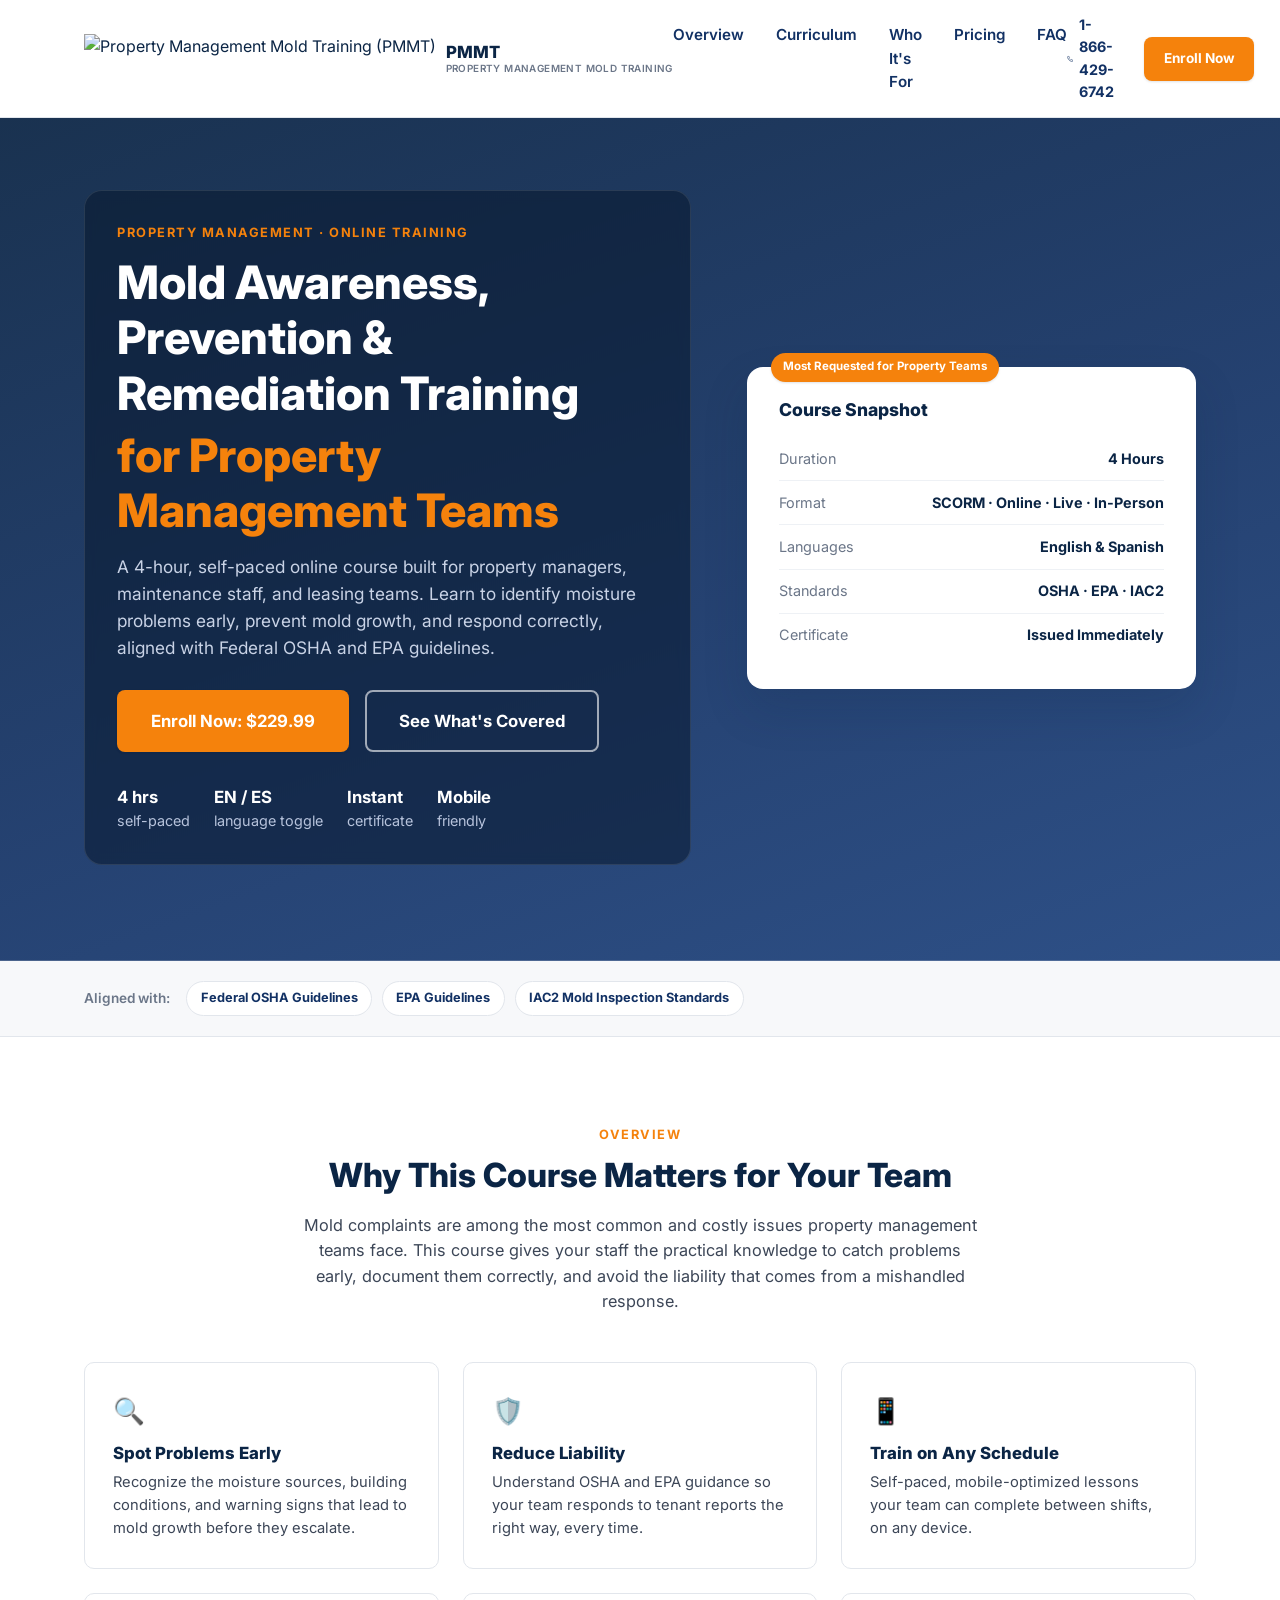
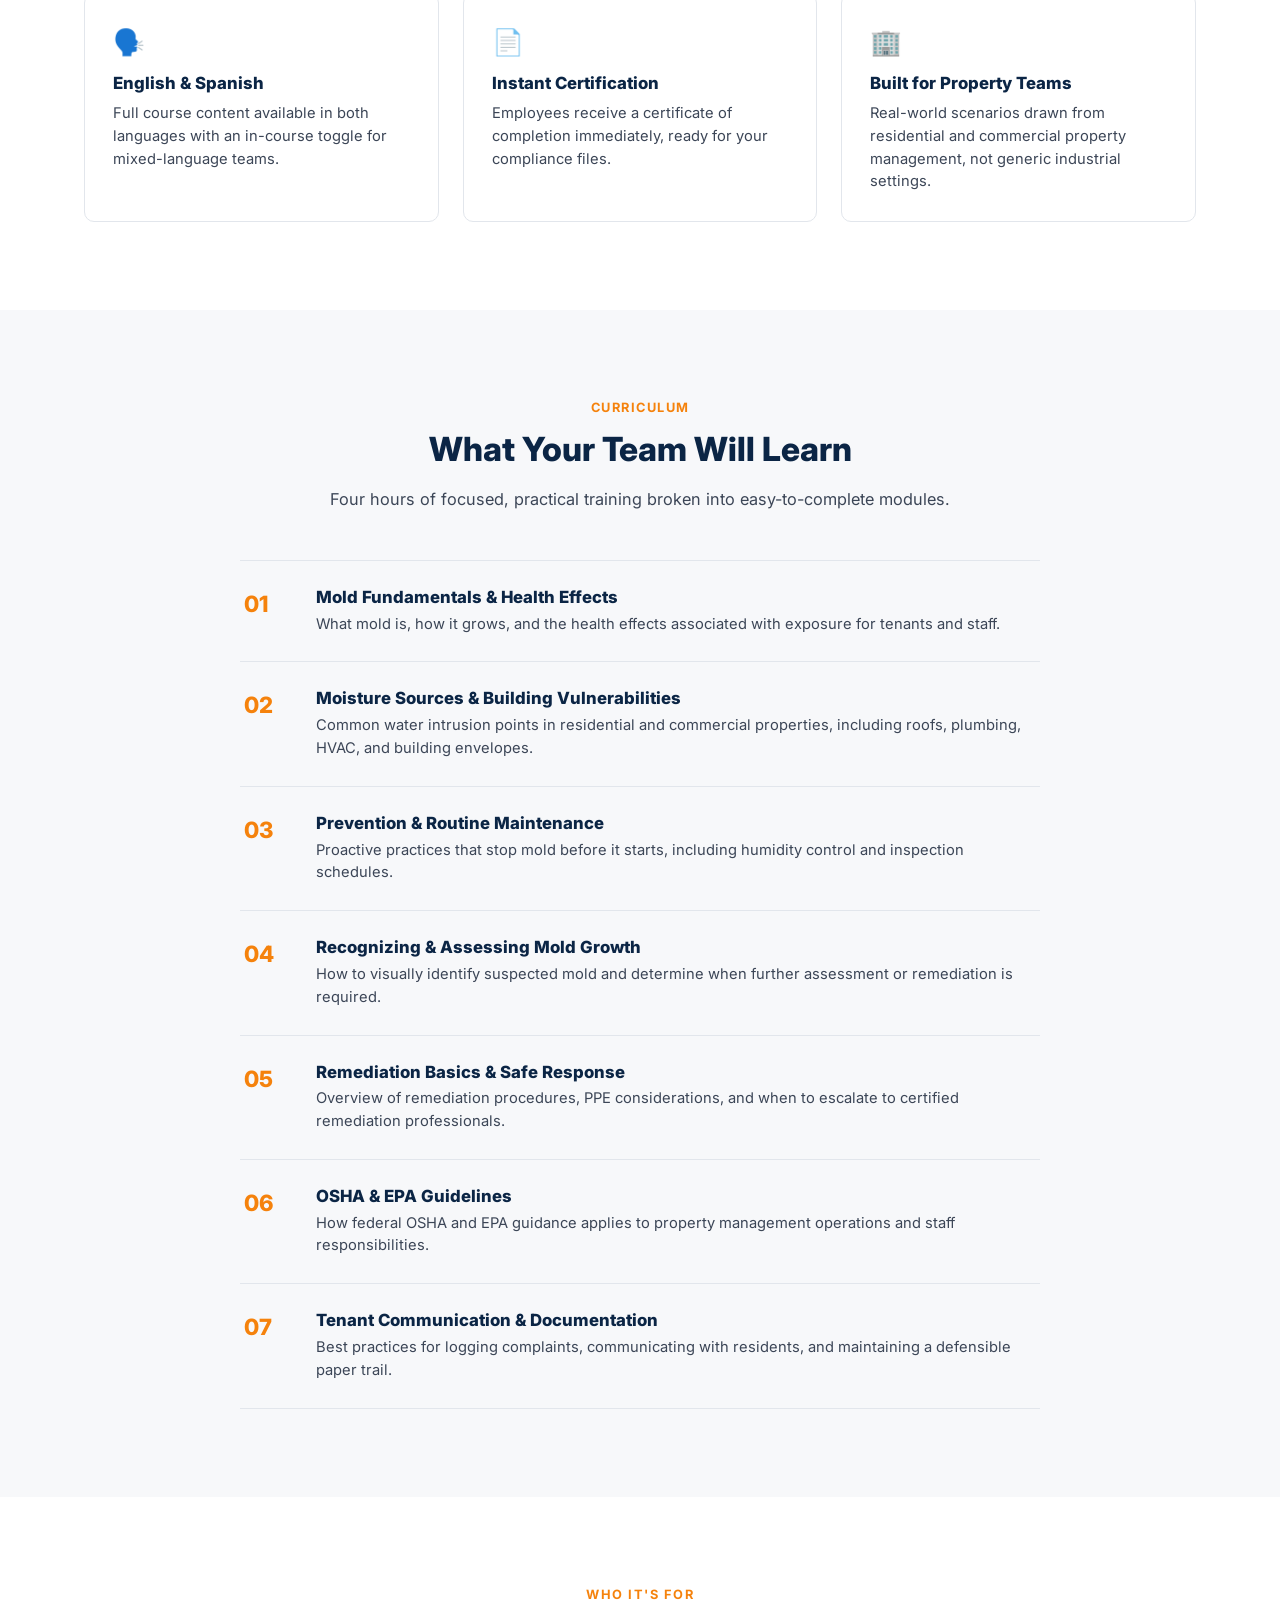
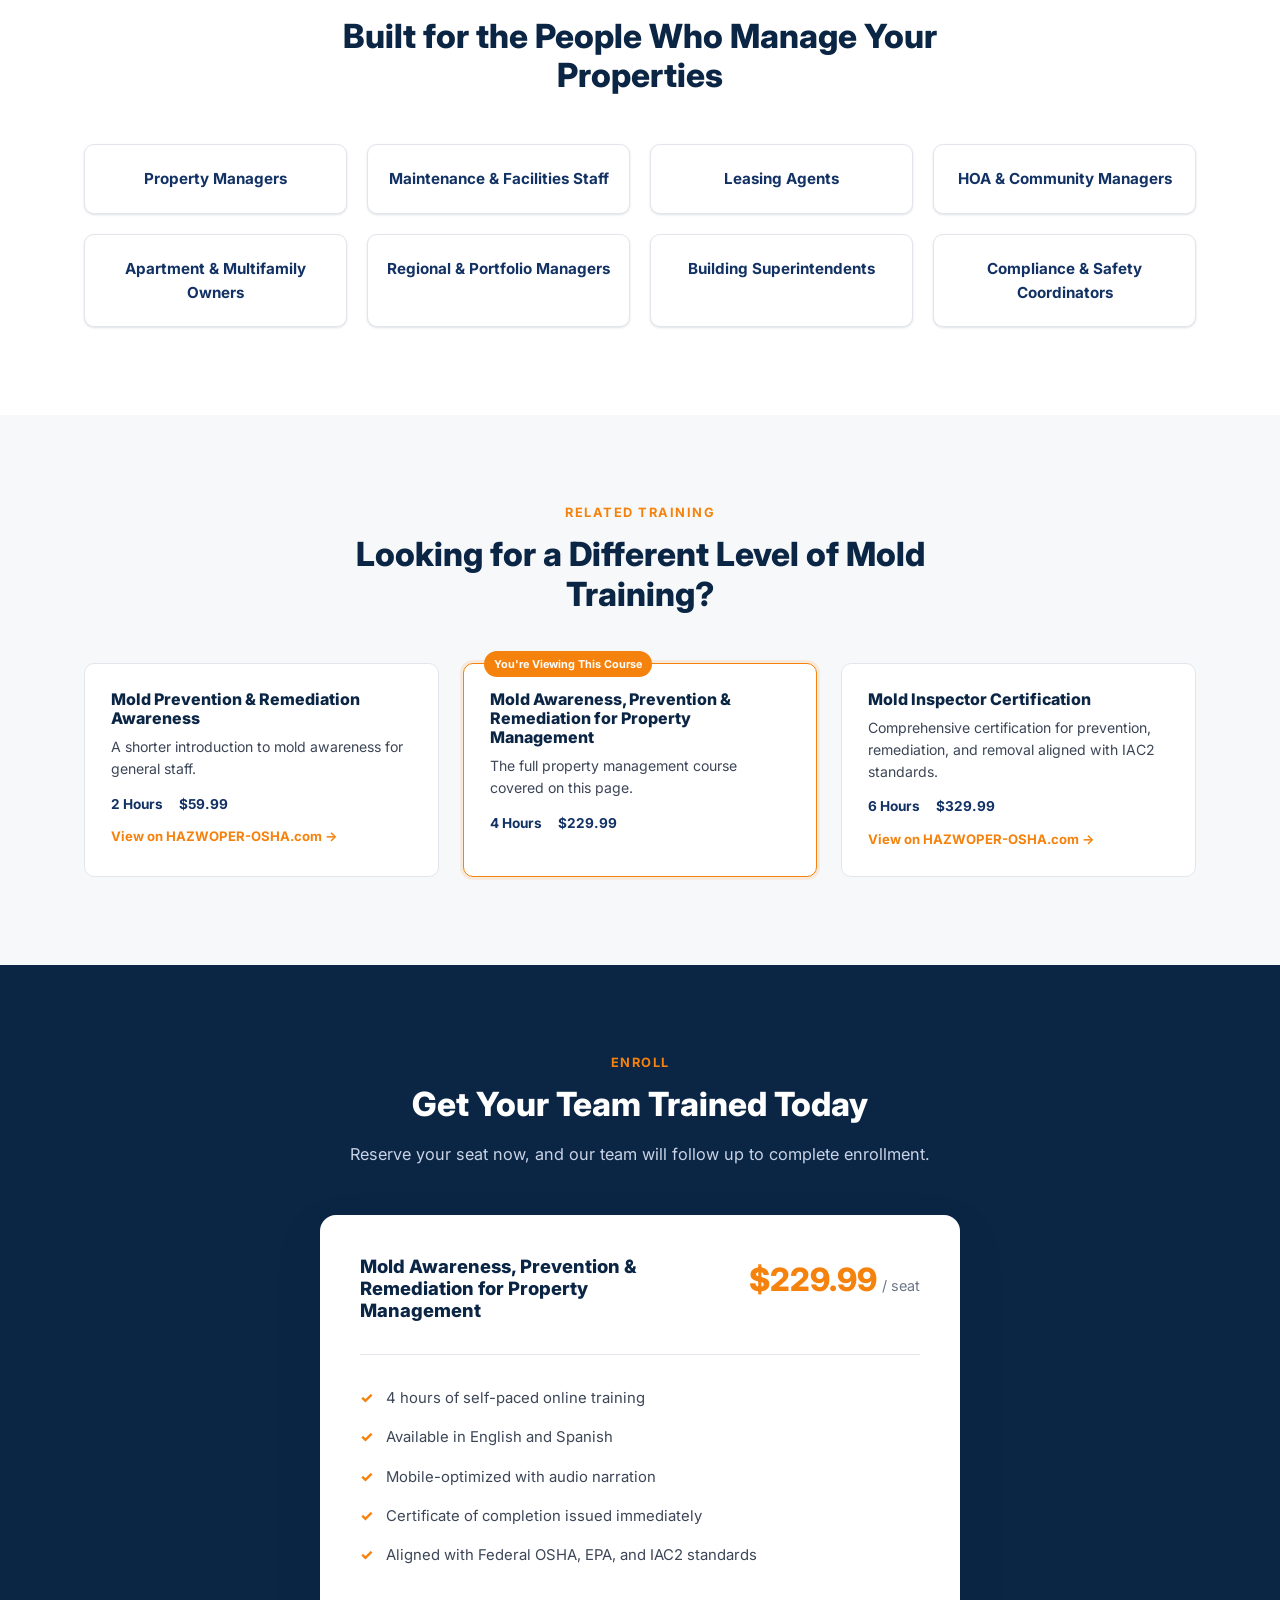
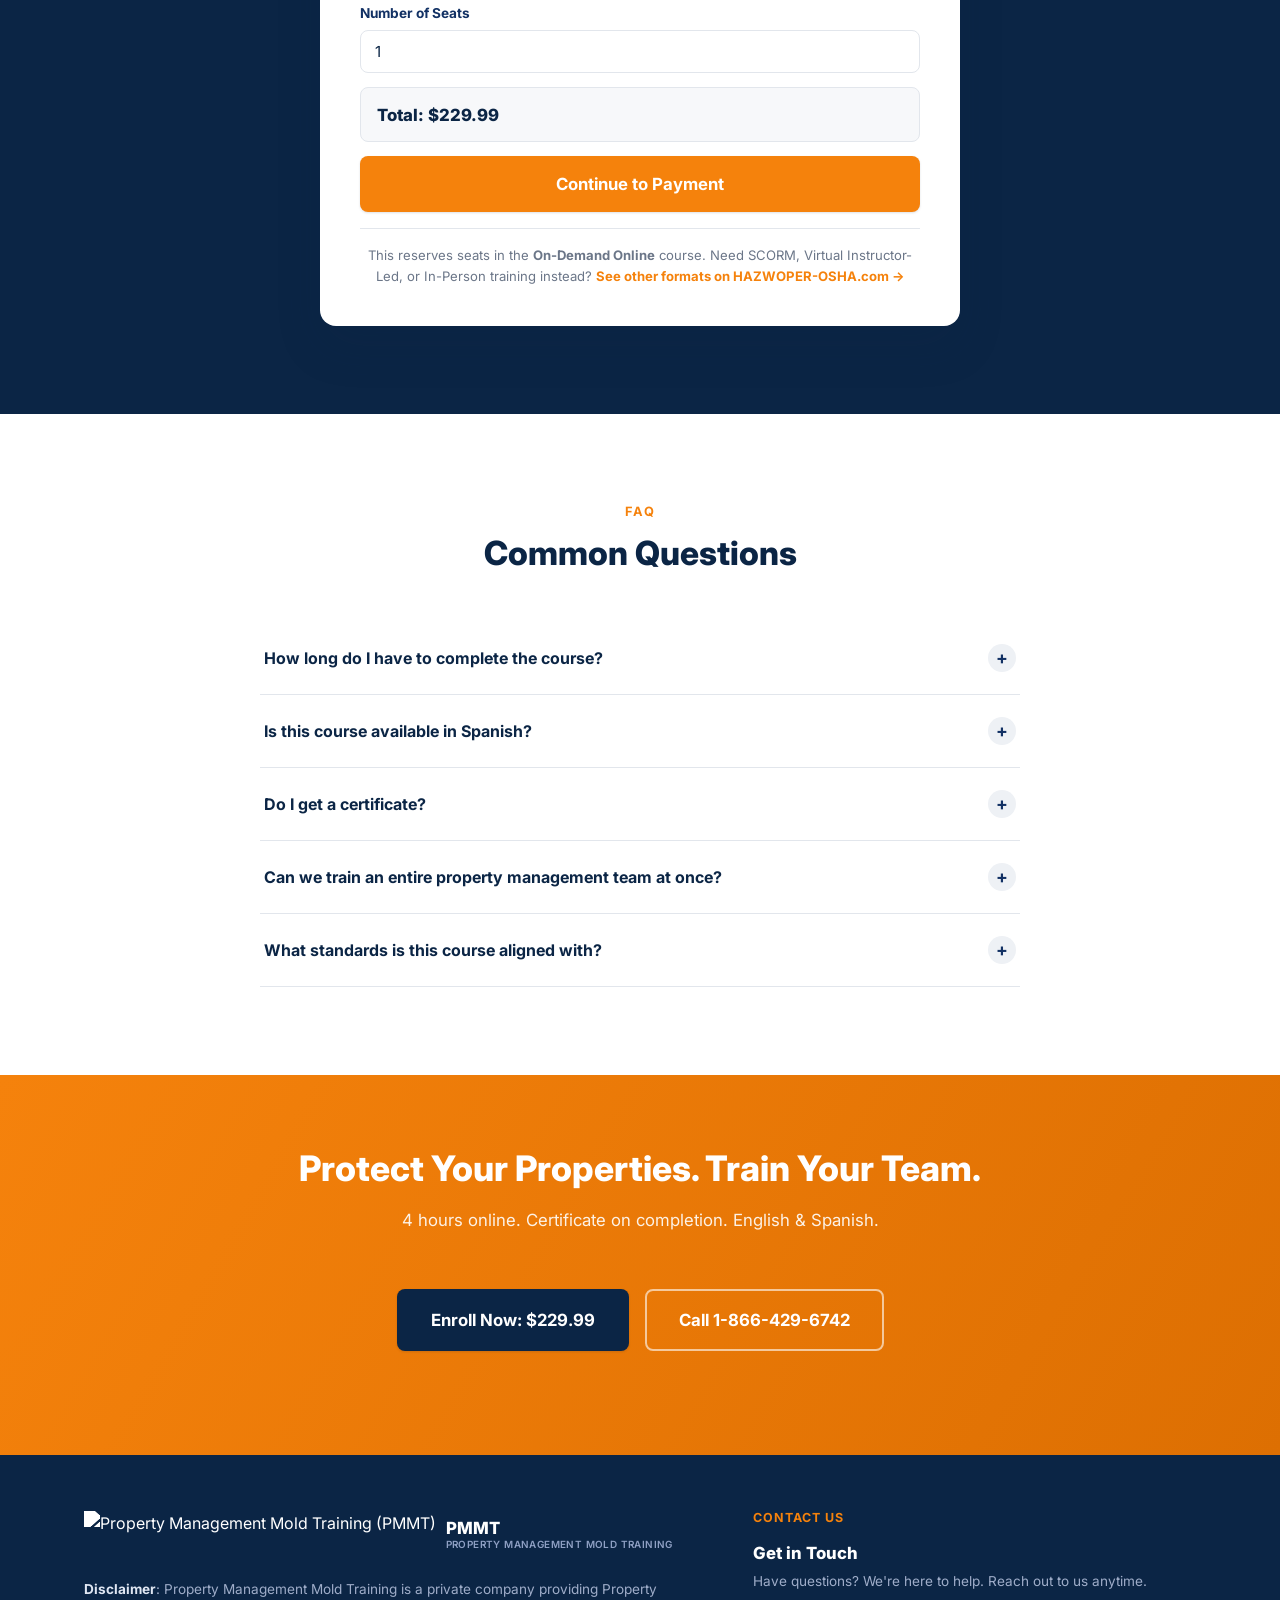
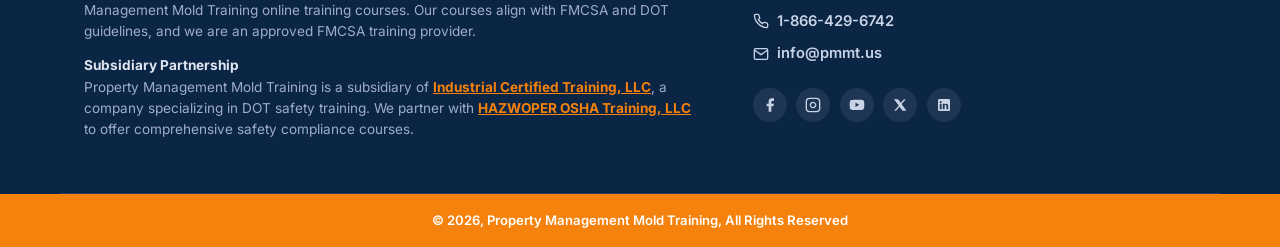
==== commit 2afa9b3e: "Consolidate nav links and phone number into mobile menu Raises the hamburger-menu breakpoint from 82" ====
--- a/index.html
+++ b/index.html
@@ -42,6 +42,10 @@
       <a href="#audience">Who It's For</a>
       <a href="#pricing">Pricing</a>
       <a href="#faq">FAQ</a>
+      <a href="tel:18664296742" class="nav-phone">
+        <svg width="16" height="16" viewBox="0 0 24 24" fill="none" stroke="currentColor" stroke-width="2"><path d="M22 16.92v3a2 2 0 0 1-2.18 2 19.79 19.79 0 0 1-8.63-3.07 19.5 19.5 0 0 1-6-6 19.79 19.79 0 0 1-3.07-8.67A2 2 0 0 1 4.11 2h3a2 2 0 0 1 2 1.72c.127.96.362 1.903.7 2.81a2 2 0 0 1-.45 2.11L8.09 9.91a16 16 0 0 0 6 6l1.27-1.27a2 2 0 0 1 2.11-.45c.907.338 1.85.573 2.81.7A2 2 0 0 1 22 16.92z"/></svg>
+        1-866-429-6742
+      </a>
     </nav>
 
     <div class="header-actions">
--- a/css/styles.css
+++ b/css/styles.css
@@ -95,6 +95,7 @@
 .main-nav{display:flex;gap:2rem;}
 .main-nav a{font-weight:600;font-size:.95rem;color:var(--navy-800);padding:.5rem 0;position:relative;}
 .main-nav a:hover{color:var(--orange-500);}
+.nav-phone{display:none;}
 
 .header-actions{display:flex;align-items:center;gap:1.25rem;}
 .header-phone{display:flex;align-items:center;gap:.4rem;font-weight:700;font-size:.9rem;color:var(--navy-800);}
@@ -108,18 +109,16 @@
 
 /* ---------- Hero ---------- */
 .hero{
-  background:linear-gradient(160deg,var(--navy-900) 0%,var(--navy-800) 55%,var(--navy-700) 100%);
+  background:
+    linear-gradient(160deg,rgba(11,37,69,.94) 0%,rgba(18,49,100,.92) 55%,rgba(23,61,122,.9) 100%),
+    url('../images/hero-mold-texture.jpg');
+  background-size:cover;
+  background-position:center;
+  background-repeat:no-repeat;
   color:var(--white);
   padding:72px 0 96px;
   position:relative;
   overflow:hidden;
-}
-.hero::after{
-  content:"";
-  position:absolute;
-  right:-120px;top:-120px;
-  width:420px;height:420px;
-  background:radial-gradient(circle,rgba(245,130,12,.25) 0%,rgba(245,130,12,0) 70%);
 }
 .hero-inner{
   display:grid;
@@ -127,6 +126,20 @@
   gap:56px;
   align-items:center;
   position:relative;
+}
+.hero-copy{
+  background:rgba(8,24,47,.55);
+  backdrop-filter:blur(6px);
+  -webkit-backdrop-filter:blur(6px);
+  border:1px solid rgba(255,255,255,.1);
+  border-radius:18px;
+  padding:32px;
+  transition:box-shadow .2s ease, transform .2s ease, background-color .2s ease;
+}
+.hero-copy:hover{
+  background:rgba(8,24,47,.68);
+  box-shadow:var(--shadow-lg);
+  transform:translateY(-3px);
 }
 .eyebrow{
   text-transform:uppercase;
@@ -467,9 +480,9 @@
   .grid-4{grid-template-columns:repeat(2,1fr);}
 }
 
-@media (max-width:820px){
+@media (max-width:1024px){
   .main-nav{
-    position:absolute;top:76px;left:0;right:0;
+    position:absolute;top:100%;left:0;right:0;
     background:var(--white);
     flex-direction:column;
     padding:12px 24px 24px;
@@ -482,6 +495,14 @@
   .main-nav a{padding:.65rem 0;border-bottom:1px solid var(--gray-100);}
   .nav-toggle{display:flex;}
   .header-phone{display:none;}
+  .nav-phone{
+    display:flex;align-items:center;gap:.5rem;
+    color:var(--orange-500);font-weight:700;
+    border-bottom:none;
+    margin-top:.5rem;padding-top:.75rem;
+    border-top:1px solid var(--gray-200);
+  }
+  .nav-phone:hover{color:var(--orange-600);}
 }
 
 @media (max-width:480px){
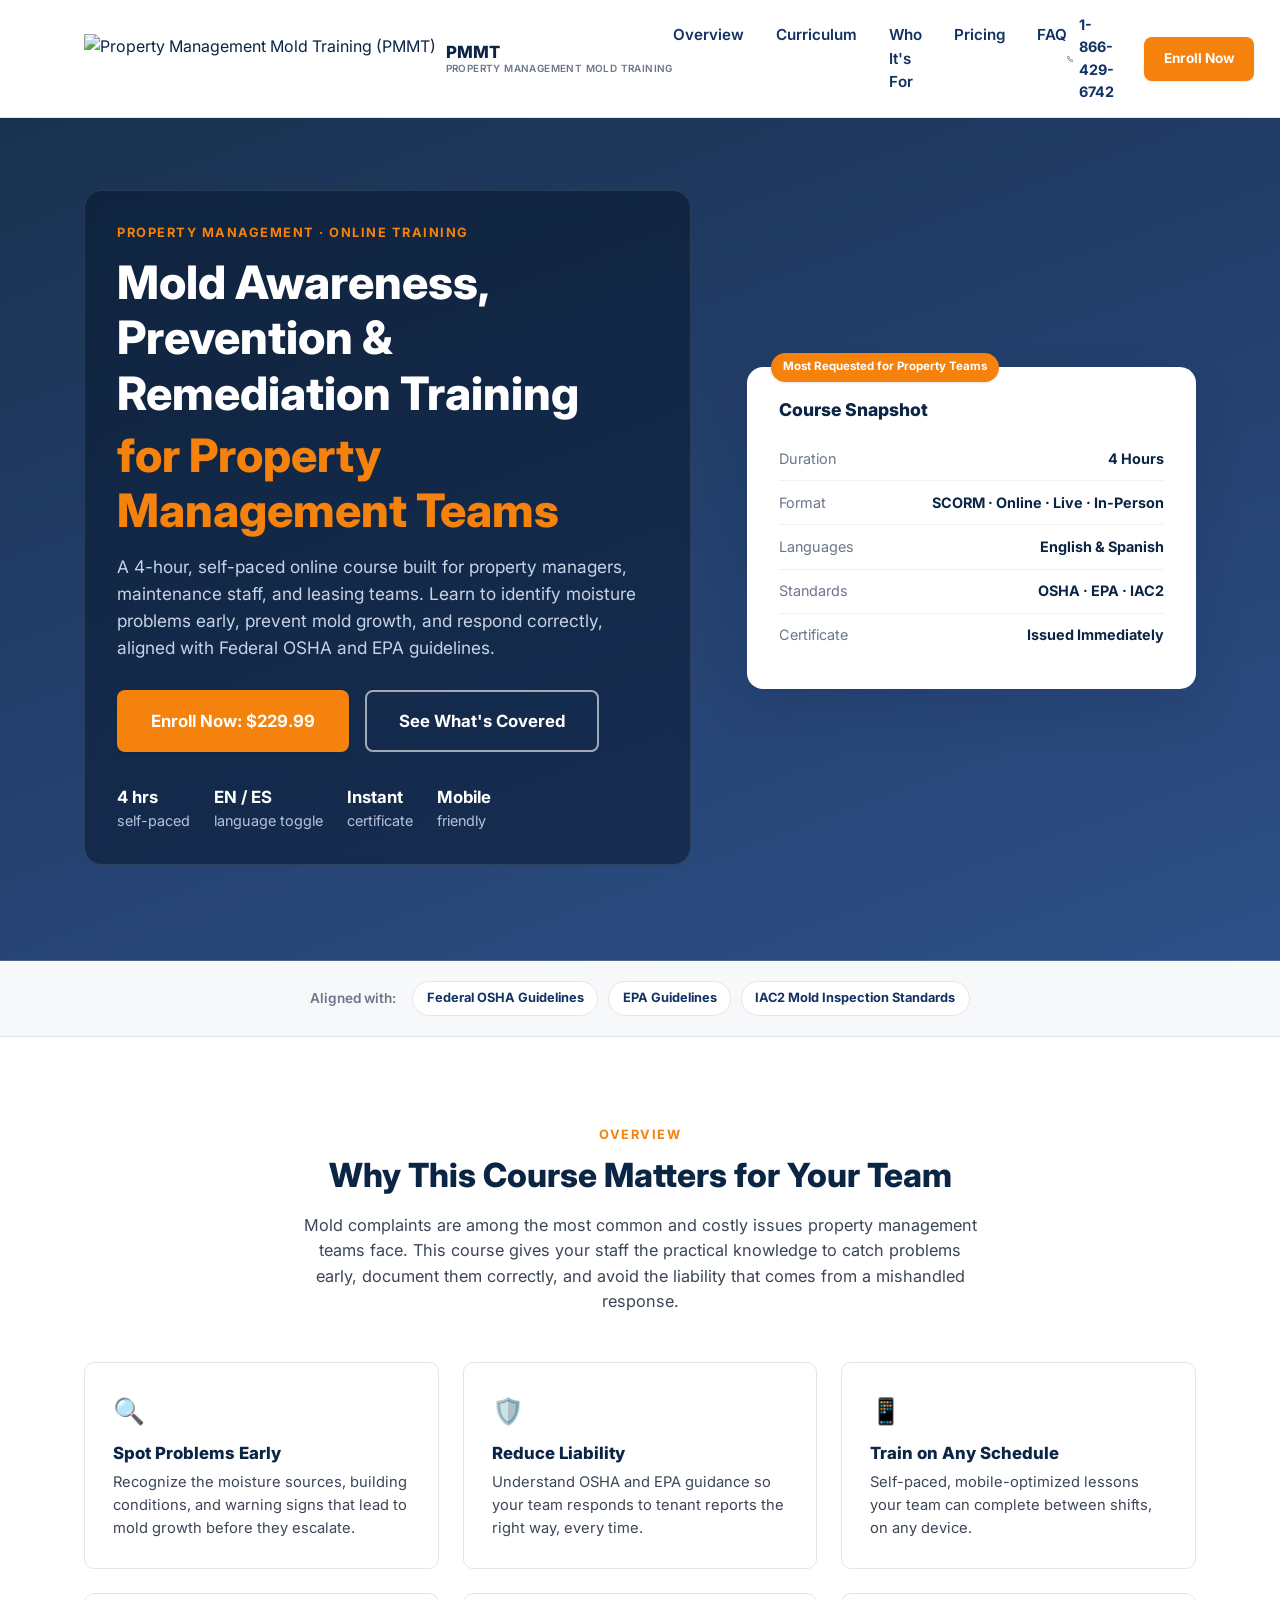
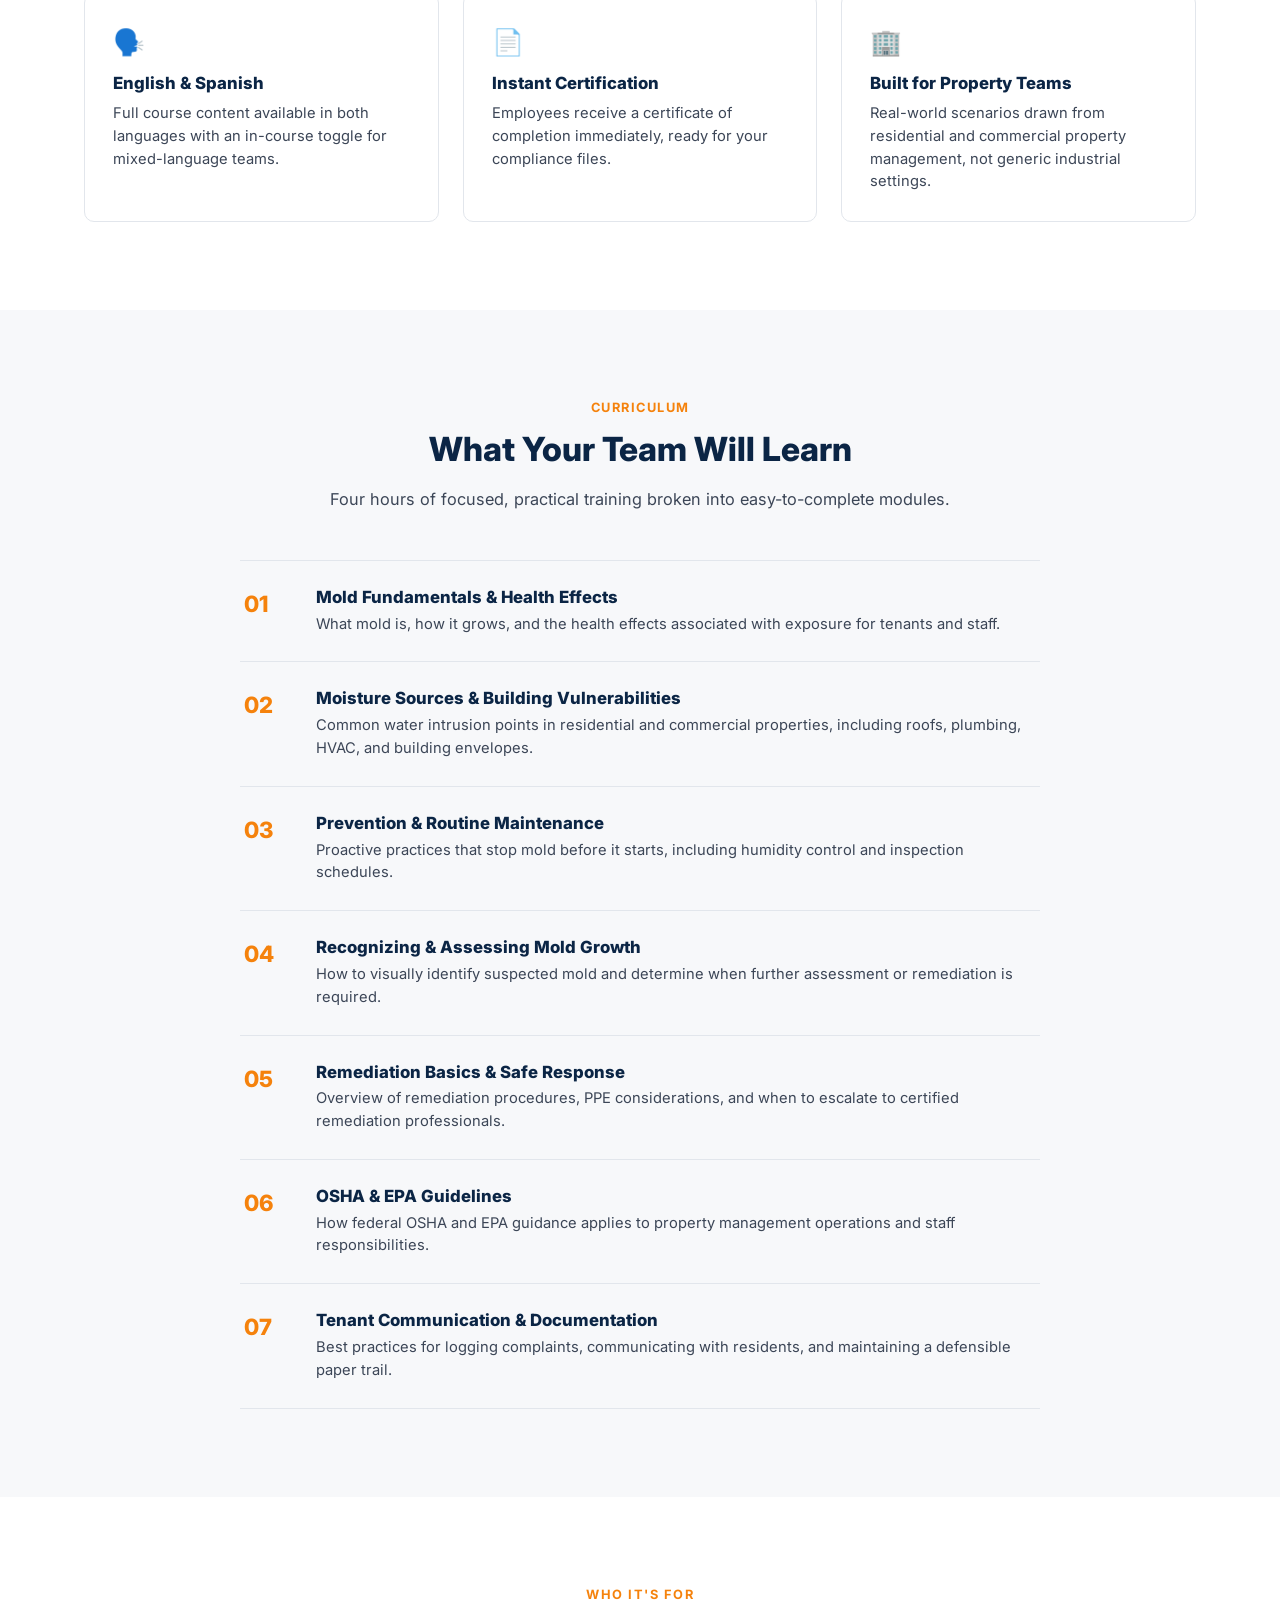
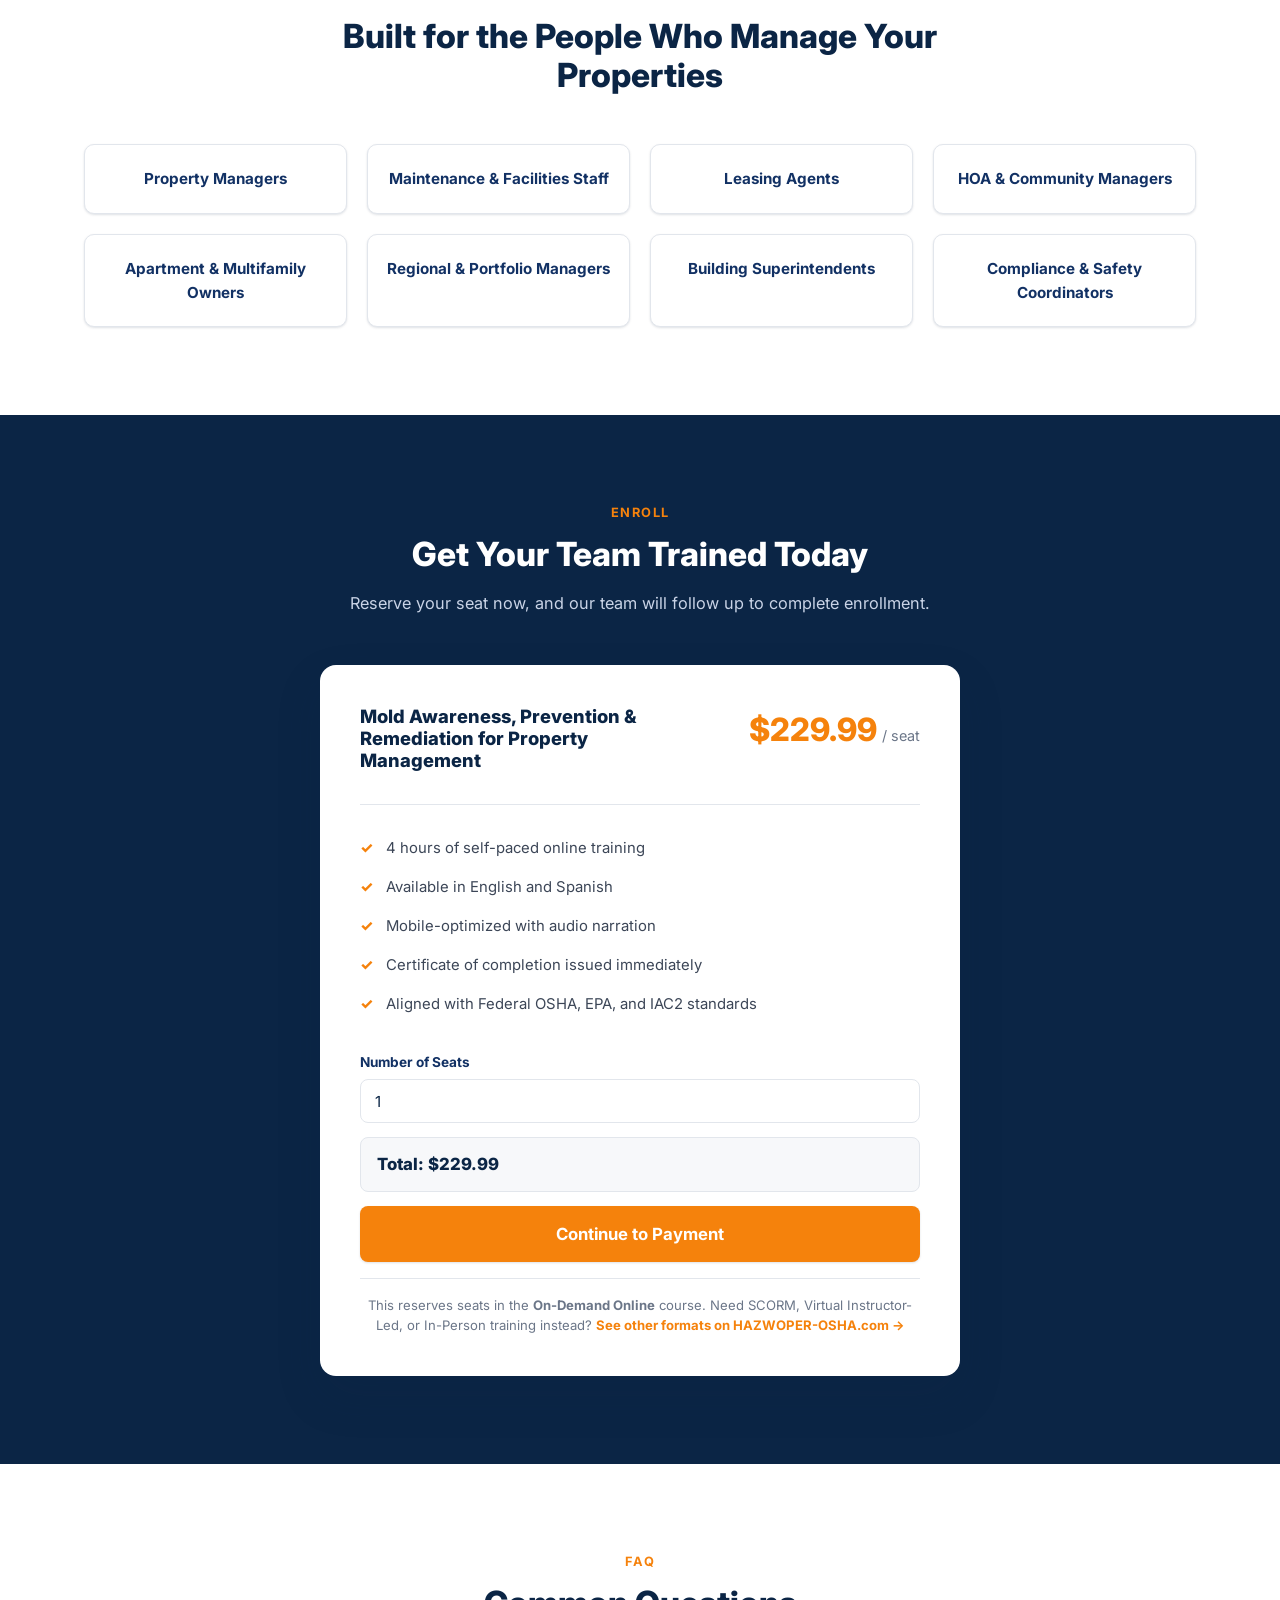
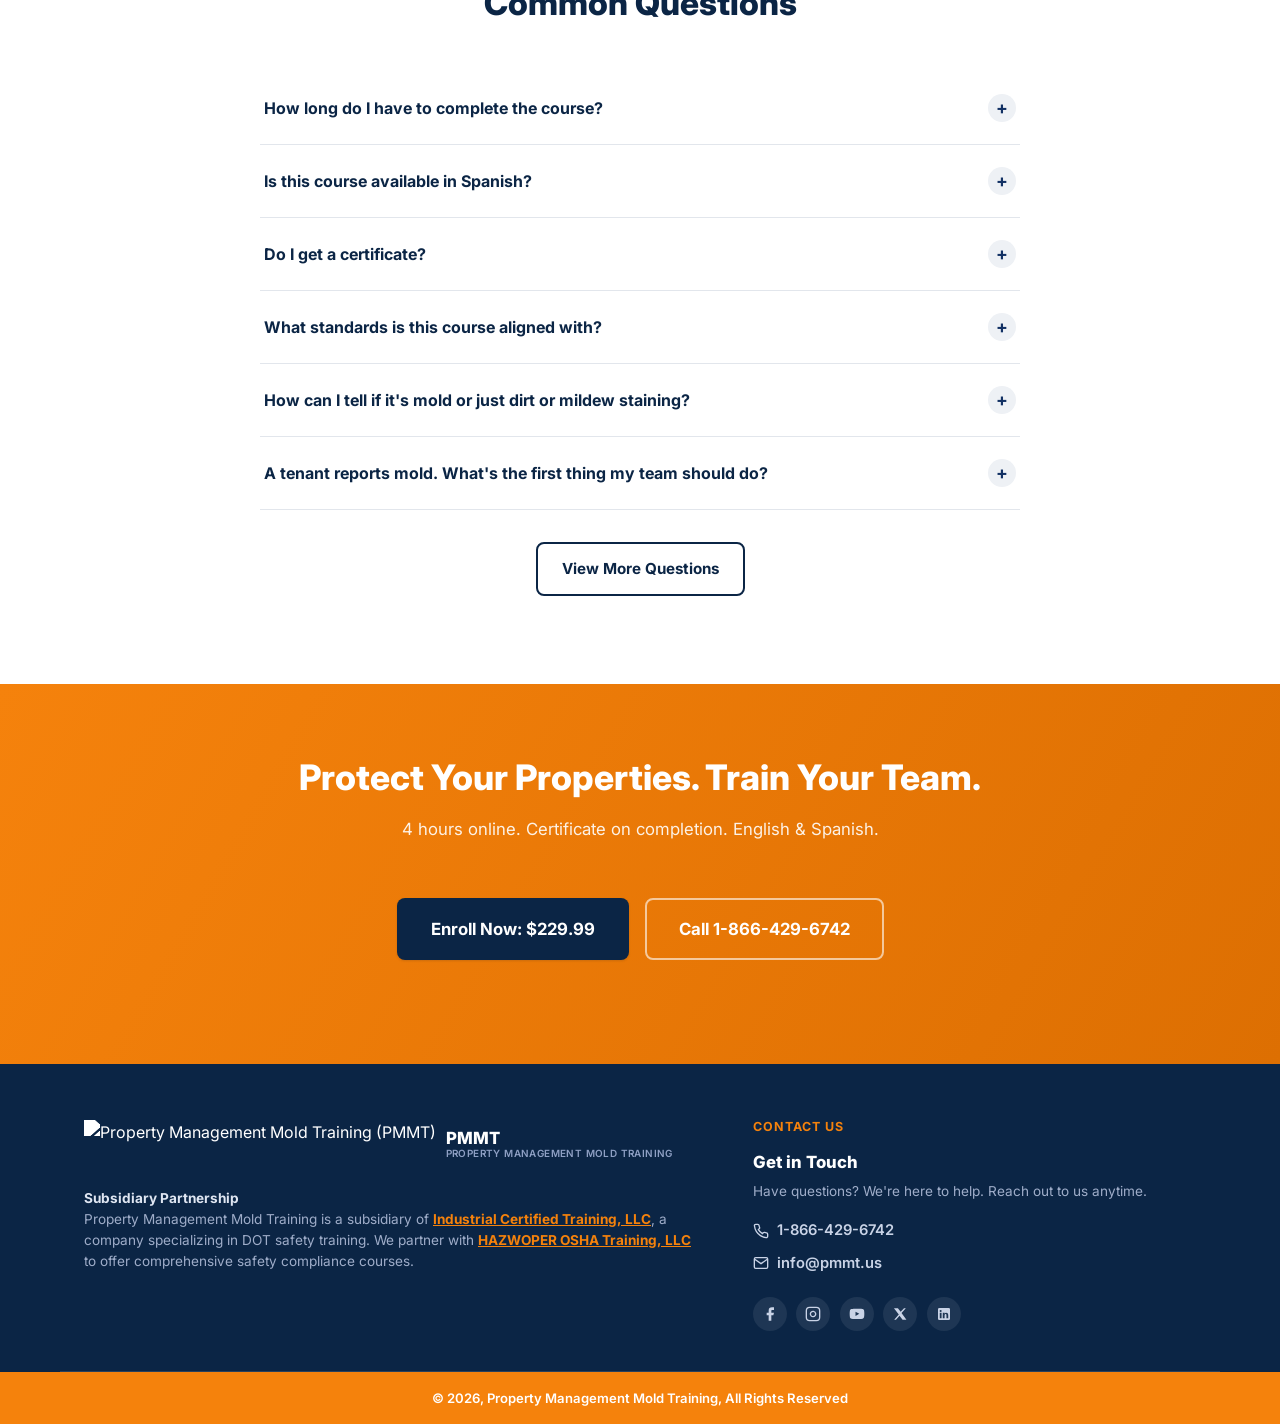
==== commit bf39a1f3: "Remove disclaimer paragraph from footer Keeps the Subsidiary Partnership paragraph, removes the FMCS" ====
--- a/index.html
+++ b/index.html
@@ -243,36 +243,6 @@
     </div>
   </section>
 
-  <!-- OTHER MOLD COURSES -->
-  <section class="section section-alt" id="related">
-    <div class="container">
-      <div class="section-head">
-        <p class="eyebrow">Related Training</p>
-        <h2>Looking for a Different Level of Mold Training?</h2>
-      </div>
-      <div class="grid-3 related-grid">
-        <a class="related-card" href="https://hazwoper-osha.com/online-courses/mold-prevention-and-remediation-awareness-training" target="_blank" rel="noopener">
-          <h3>Mold Prevention &amp; Remediation Awareness</h3>
-          <p>A shorter introduction to mold awareness for general staff.</p>
-          <div class="related-meta"><span>2 Hours</span><span>$59.99</span></div>
-          <span class="related-link">View on HAZWOPER-OSHA.com &rarr;</span>
-        </a>
-        <div class="related-card related-card-current">
-          <div class="related-current-tag">You're Viewing This Course</div>
-          <h3>Mold Awareness, Prevention &amp; Remediation for Property Management</h3>
-          <p>The full property management course covered on this page.</p>
-          <div class="related-meta"><span>4 Hours</span><span>$229.99</span></div>
-        </div>
-        <a class="related-card" href="https://hazwoper-osha.com/online-courses/mold-inspector-certification-for-prevention-remediation-and-removal-training" target="_blank" rel="noopener">
-          <h3>Mold Inspector Certification</h3>
-          <p>Comprehensive certification for prevention, remediation, and removal aligned with IAC2 standards.</p>
-          <div class="related-meta"><span>6 Hours</span><span>$329.99</span></div>
-          <span class="related-link">View on HAZWOPER-OSHA.com &rarr;</span>
-        </a>
-      </div>
-    </div>
-  </section>
-
   <!-- PRICING / ENROLL -->
   <section class="section pricing-section" id="pricing">
     <div class="container">
@@ -356,15 +326,6 @@
         </div>
         <div class="faq-item">
           <button class="faq-question" aria-expanded="false">
-            Can we train an entire property management team at once?
-            <span class="faq-icon">+</span>
-          </button>
-          <div class="faq-answer">
-            <p>Yes. This course is available in on-demand digital, virtual instructor-led, and in-person formats, and can be delivered via SCORM package to your own LMS.</p>
-          </div>
-        </div>
-        <div class="faq-item">
-          <button class="faq-question" aria-expanded="false">
             What standards is this course aligned with?
             <span class="faq-icon">+</span>
           </button>
@@ -372,6 +333,28 @@
             <p>Course content follows Federal OSHA guidelines, EPA guidelines, and IAC2 Mold Inspection Standards of Practice.</p>
           </div>
         </div>
+        <div class="faq-item">
+          <button class="faq-question" aria-expanded="false">
+            How can I tell if it's mold or just dirt or mildew staining?
+            <span class="faq-icon">+</span>
+          </button>
+          <div class="faq-answer">
+            <p>Mold typically appears fuzzy or slightly raised and often carries a musty odor, which dirt and mildew stains don't. Color alone isn't a reliable indicator of danger level. When in doubt, treat it as mold until an inspection says otherwise.</p>
+          </div>
+        </div>
+        <div class="faq-item">
+          <button class="faq-question" aria-expanded="false">
+            A tenant reports mold. What's the first thing my team should do?
+            <span class="faq-icon">+</span>
+          </button>
+          <div class="faq-answer">
+            <p>Acknowledge the complaint in writing within a defined window, document the report with date, unit, description, and photos if provided, and schedule an inspection promptly. The biggest liability driver isn't mold itself, it's an undocumented delay between complaint and response.</p>
+          </div>
+        </div>
+      </div>
+
+      <div class="faq-view-more">
+        <a href="faq.html" class="btn btn-outline">View More Questions</a>
       </div>
     </div>
   </section>
@@ -401,8 +384,6 @@
           <span class="logo-sub logo-sub-footer">Property Management Mold Training</span>
         </span>
       </a>
-
-      <p class="footer-legal"><strong>Disclaimer</strong>: Property Management Mold Training is a private company providing Property Management Mold Training online training courses. Our courses align with FMCSA and DOT guidelines, and we are an approved FMCSA training provider.</p>
 
       <p class="footer-legal"><strong>Subsidiary Partnership</strong><br>Property Management Mold Training is a subsidiary of <a href="https://ictraining.us/" target="_blank" rel="noopener">Industrial Certified Training, LLC</a>, a company specializing in DOT safety training. We partner with <a href="https://hazwoper-osha.com/" target="_blank" rel="noopener">HAZWOPER OSHA Training, LLC</a> to offer comprehensive safety compliance courses.</p>
     </div>
--- a/css/styles.css
+++ b/css/styles.css
@@ -190,9 +190,10 @@
 /* ---------- Trust strip ---------- */
 .trust-strip{background:var(--gray-50);border-bottom:1px solid var(--gray-200);}
 .trust-strip-inner{
-  display:flex;flex-wrap:wrap;align-items:center;gap:1rem;
+  display:flex;flex-wrap:wrap;align-items:center;justify-content:center;gap:1rem;
   padding-top:20px;padding-bottom:20px;
   font-size:.85rem;color:var(--gray-500);font-weight:600;
+  text-align:center;
 }
 .trust-badges{display:flex;flex-wrap:wrap;gap:.6rem;}
 .badge{
@@ -267,37 +268,6 @@
   transition:box-shadow .2s ease, transform .2s ease;
 }
 .audience-card:hover{box-shadow:var(--shadow-md);transform:translateY(-2px);}
-
-/* ---------- Related courses ---------- */
-.related-card{
-  display:block;
-  background:var(--white);
-  border:1px solid var(--gray-200);
-  border-radius:var(--radius);
-  padding:26px;
-  position:relative;
-  transition:box-shadow .2s ease, transform .2s ease, border-color .2s ease;
-}
-.related-card:hover{transform:translateY(-2px);}
-a.related-card:hover{
-  border-color:var(--orange-500);
-  box-shadow:var(--shadow-md);
-}
-.related-card-current:hover{box-shadow:0 8px 24px rgba(245,130,12,.18), 0 0 0 3px rgba(245,130,12,.12);}
-.related-card h3{font-size:1rem;}
-.related-card p{font-size:.88rem;}
-.related-meta{display:flex;gap:1rem;font-size:.85rem;font-weight:700;color:var(--navy-800);margin-bottom:.5rem;}
-.related-link{font-size:.82rem;font-weight:700;color:var(--orange-500);}
-.related-card-current{
-  border-color:var(--orange-500);
-  box-shadow:0 0 0 3px rgba(245,130,12,.12);
-}
-.related-current-tag{
-  position:absolute;top:-13px;left:20px;
-  background:var(--orange-500);color:#fff;
-  font-size:.68rem;font-weight:700;
-  padding:.3rem .65rem;border-radius:999px;
-}
 
 /* ---------- Pricing ---------- */
 .pricing-section{background:var(--navy-900);}
@@ -406,16 +376,105 @@
   font-size:1.1rem;font-weight:700;
   transition:transform .2s ease, background .2s ease;
 }
-.faq-question[aria-expanded="true"] .faq-icon,
-.faq-item:hover .faq-icon{
+.faq-question[aria-expanded="true"] .faq-icon{
   background:var(--orange-500);color:#fff;transform:rotate(45deg);
+}
+.faq-list .faq-item:hover .faq-icon{
+  background:var(--orange-500);color:#fff;
 }
 .faq-answer{
   max-height:0;overflow:hidden;
   transition:max-height .25s ease;
 }
-.faq-item:hover .faq-answer{max-height:400px;}
+.faq-list .faq-item:hover .faq-answer{max-height:400px;}
 .faq-answer p{padding:0 4px 22px;font-size:.94rem;margin:0;}
+
+.faq-view-more{text-align:center;margin-top:32px;}
+
+/* ---------- FAQ category list (reused on the FAQ resource page) ---------- */
+.faq-category{
+  font-size:.95rem;text-transform:uppercase;letter-spacing:.6px;
+  color:var(--orange-600);
+  margin:36px 0 4px;
+  padding-bottom:8px;
+  border-bottom:2px solid var(--gray-200);
+}
+.faq-category:first-of-type{margin-top:0;}
+.faq-page-list .faq-item{border-bottom:1px solid var(--gray-200);}
+.faq-page-disclaimer{
+  margin-top:32px;padding-top:20px;
+  border-top:1px solid var(--gray-200);
+  font-size:.82rem;font-style:italic;color:var(--gray-500);
+}
+
+/* ---------- FAQ resource page ---------- */
+.hero-solo .hero-inner{
+  display:block;
+  max-width:760px;margin:0 auto;
+  text-align:center;
+}
+.hero-solo .hero-lead{margin:0 auto;}
+.hero-solo .hero-cta-row{justify-content:center;}
+.hero-solo .hero-meta{justify-content:center;}
+
+.faq-jumpnav{
+  display:flex;flex-wrap:wrap;gap:.6rem;
+  justify-content:center;
+  padding:24px 0;
+}
+.faq-jumpnav a{
+  font-size:.82rem;font-weight:700;
+  color:var(--navy-800);
+  background:var(--gray-100);
+  padding:.5rem 1rem;
+  border-radius:999px;
+  transition:background-color .15s ease, color .15s ease;
+}
+.faq-jumpnav a:hover{background:var(--orange-500);color:#fff;}
+
+.faq-cta-box{
+  background:var(--gray-50);
+  border:1px solid var(--gray-200);
+  border-left:4px solid var(--orange-500);
+  border-radius:10px;
+  padding:22px 26px;
+  margin:32px 0;
+}
+.faq-cta-box p{margin:0;font-size:.95rem;color:var(--gray-700);}
+.faq-cta-box strong{color:var(--navy-900);}
+.faq-cta-box a{color:var(--orange-600);font-weight:700;text-decoration:underline;}
+
+.state-law-intro{max-width:720px;margin:0 auto 40px;text-align:center;}
+
+.state-search{max-width:420px;margin:0 auto 32px;position:relative;}
+.state-search-input{
+  width:100%;
+  padding:.85rem 1.1rem;
+  border:1.5px solid var(--gray-200);
+  border-radius:999px;
+  font-size:.95rem;
+  font-family:inherit;
+  color:var(--navy-900);
+  background:var(--white) url('data:image/svg+xml;utf8,<svg xmlns="http://www.w3.org/2000/svg" width="18" height="18" viewBox="0 0 24 24" fill="none" stroke="%236b7688" stroke-width="2"><circle cx="11" cy="11" r="8"/><line x1="21" y1="21" x2="16.65" y2="16.65"/></svg>') no-repeat;
+  background-position:left 16px center;
+  padding-left:44px;
+}
+.state-search-input:focus{outline:none;border-color:var(--orange-500);}
+.state-search-empty{text-align:center;color:var(--gray-500);font-size:.9rem;margin-bottom:24px;}
+
+.state-law-grid{
+  display:grid;
+  grid-template-columns:repeat(2,1fr);
+  gap:16px;
+}
+.state-law-card{
+  background:var(--white);
+  border:1px solid var(--gray-200);
+  border-radius:10px;
+  padding:18px 20px;
+}
+.state-law-card h4{font-size:.95rem;margin-bottom:.35rem;color:var(--navy-900);}
+.state-law-card p{font-size:.85rem;margin:0;color:var(--gray-700);}
 
 /* ---------- Final CTA ---------- */
 .final-cta{
@@ -521,4 +580,5 @@
   .pricing-card{padding:28px 20px;}
   .footer-grid{grid-template-columns:1fr;gap:36px;}
   .curriculum-list li{gap:16px;}
-}
+  .state-law-grid{grid-template-columns:1fr;}
+}
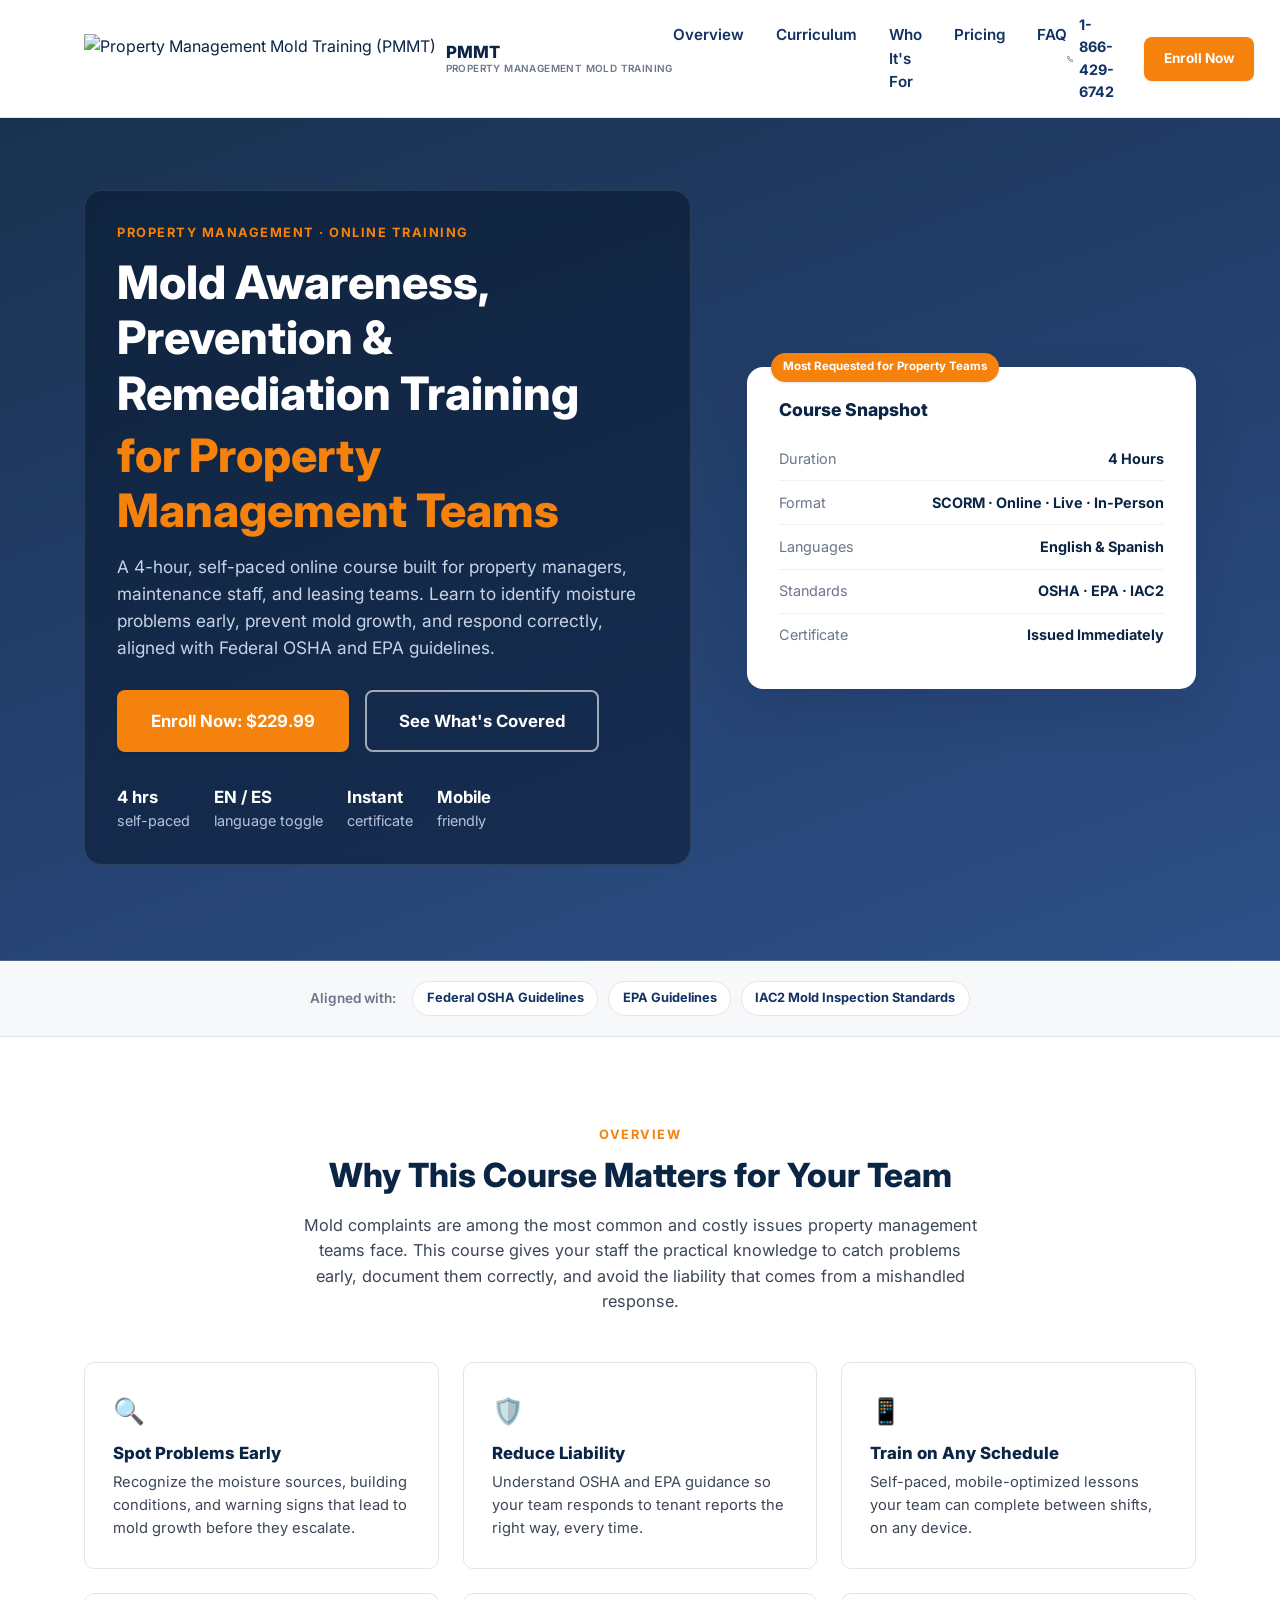
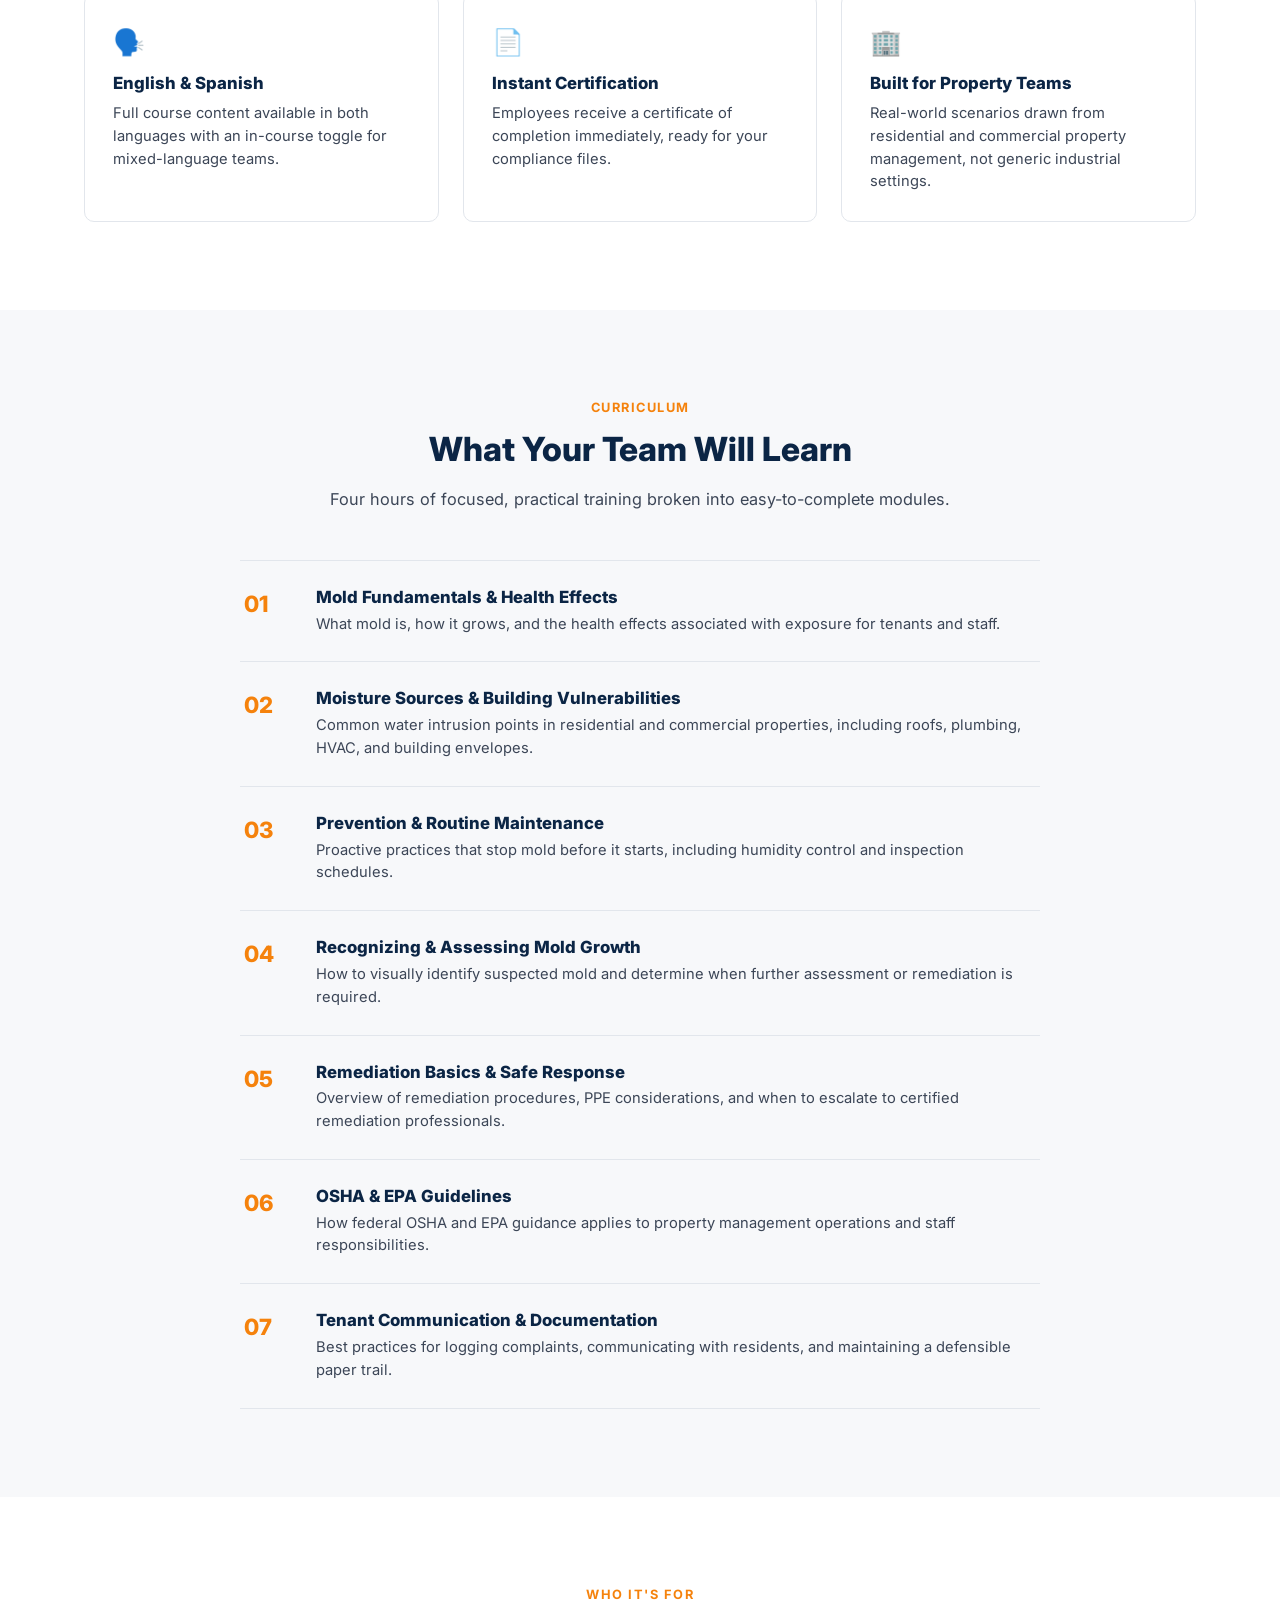
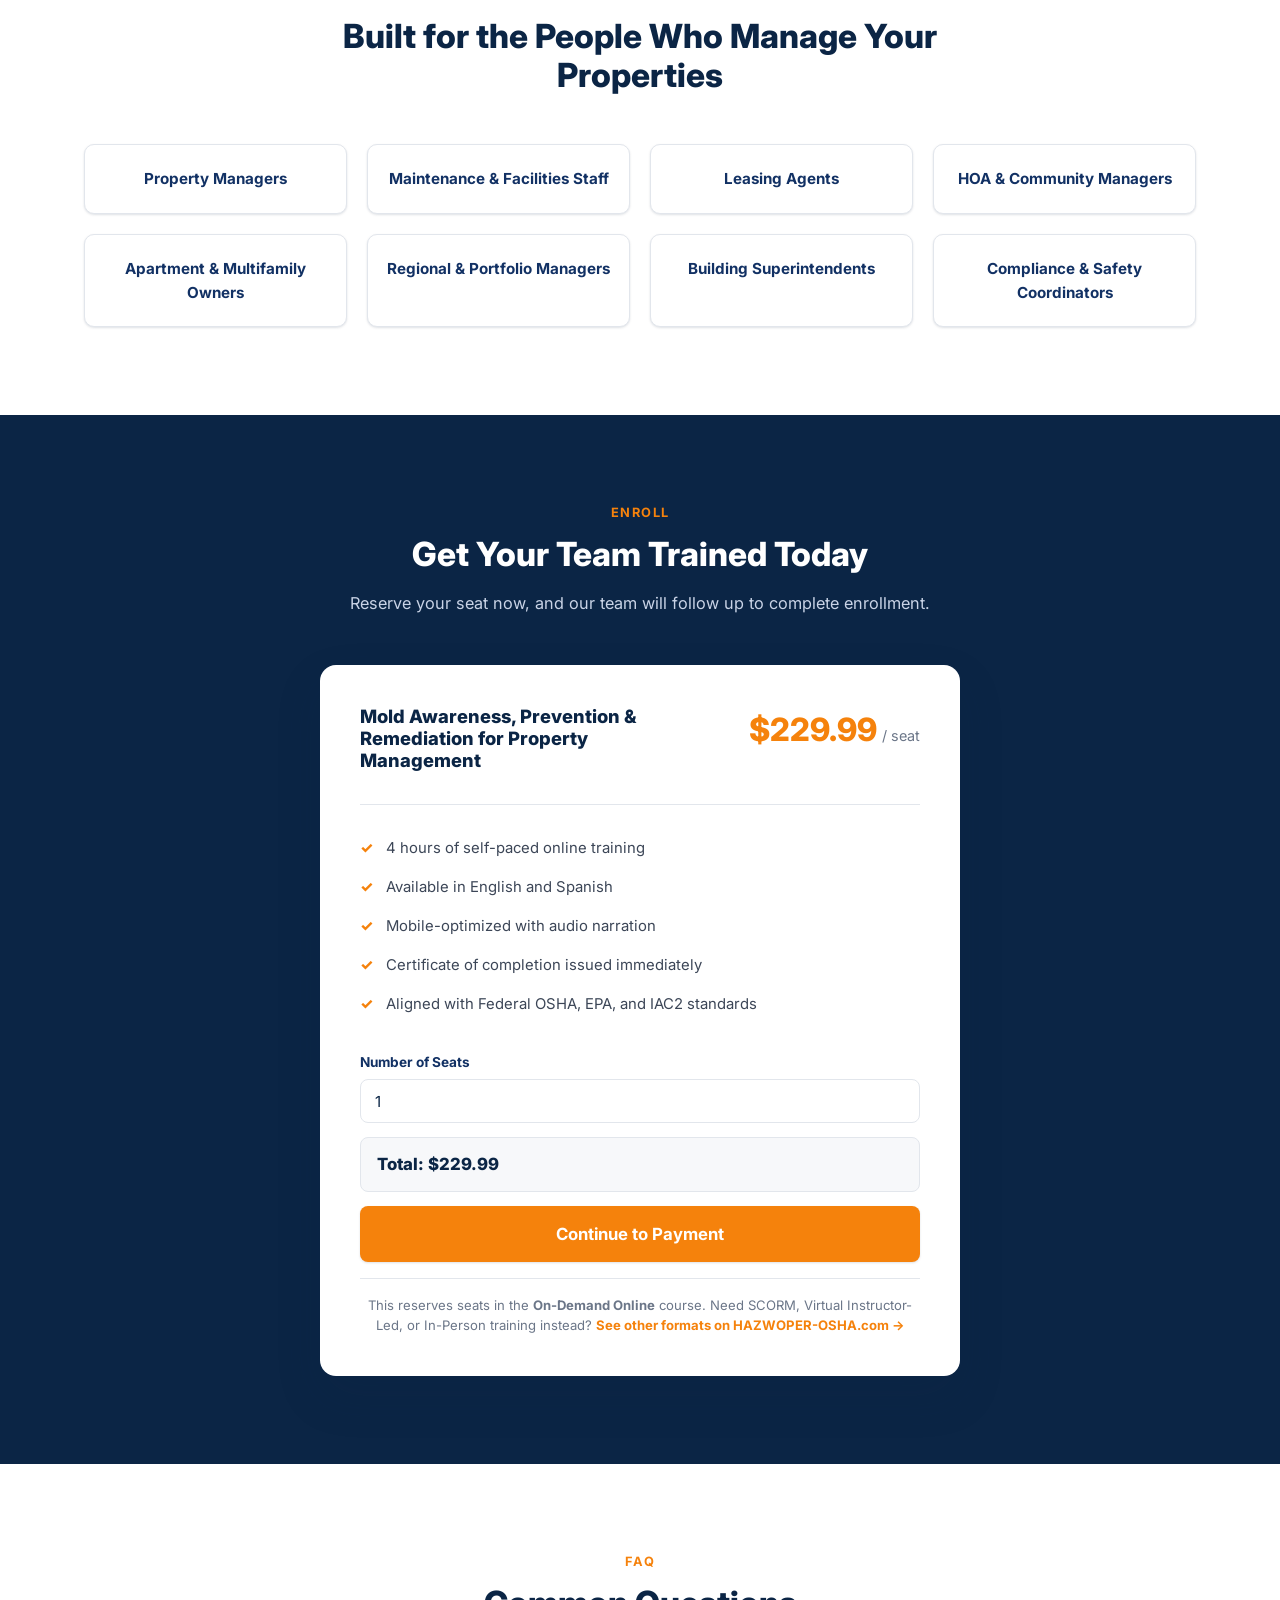
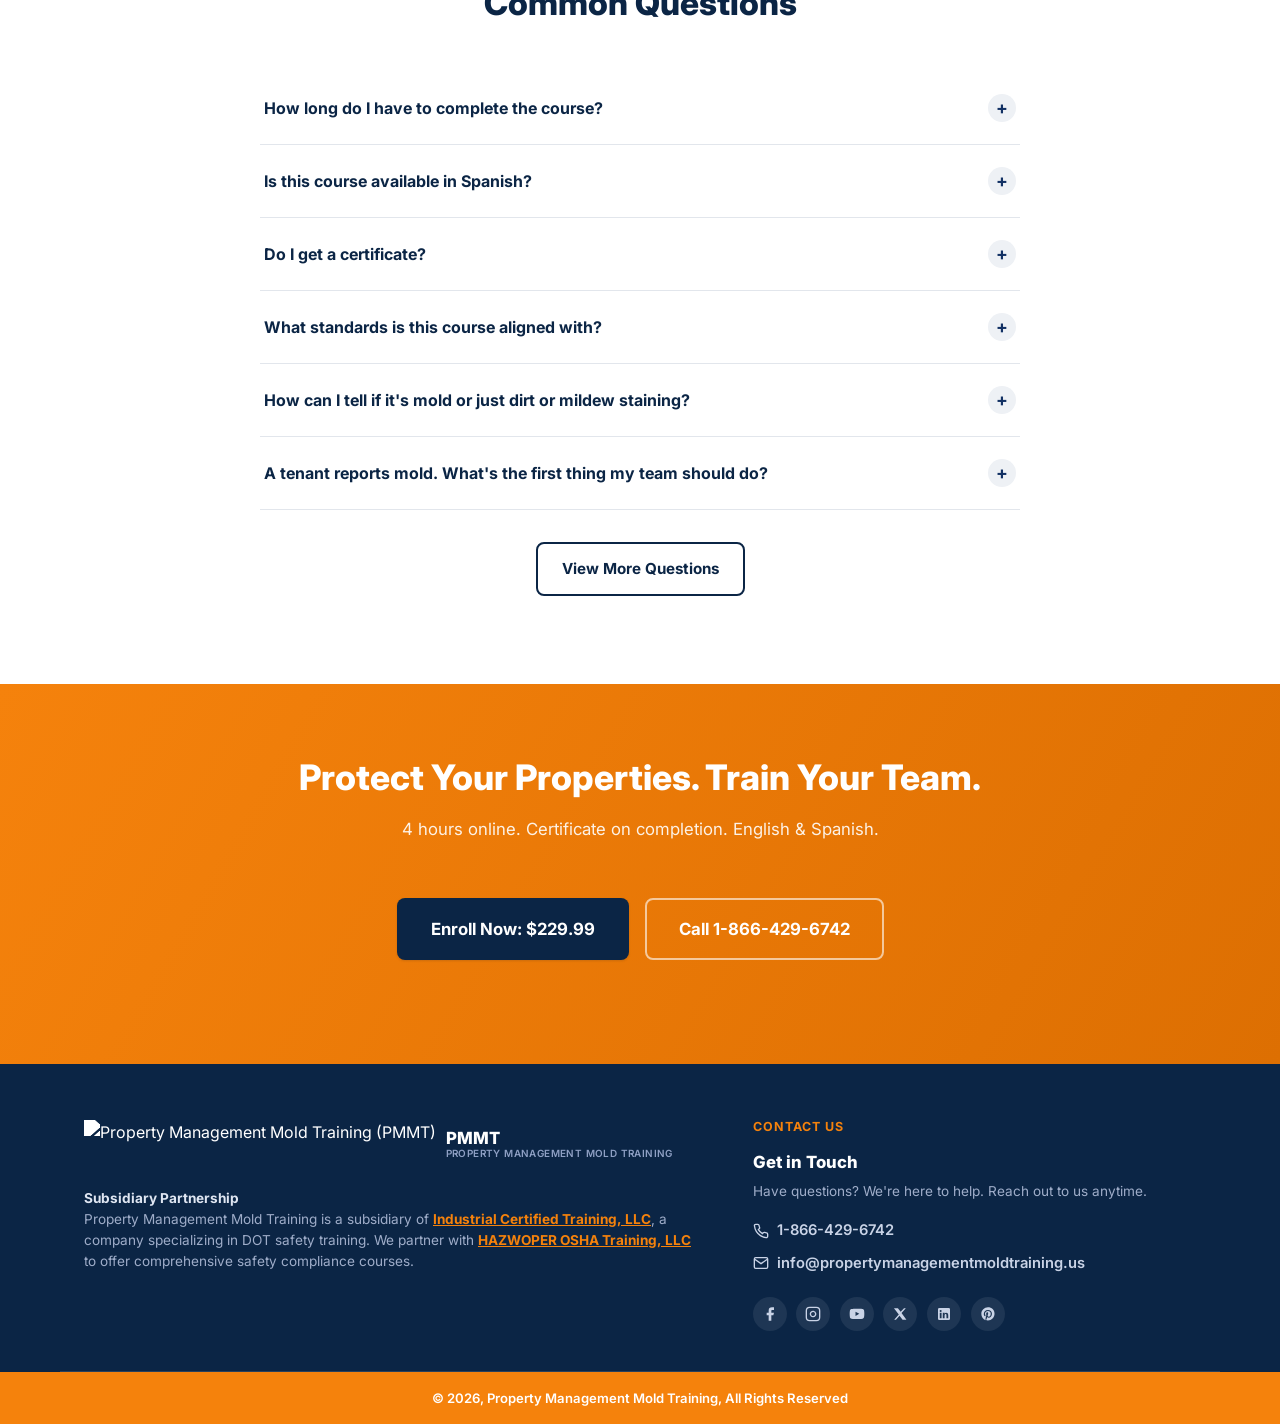
==== commit 76d77f72: "Move FAQ page to /frequently-asked-questions/ Static hosts (GitHub Pages included) serve a directory" ====
--- a/index.html
+++ b/index.html
@@ -354,7 +354,7 @@
       </div>
 
       <div class="faq-view-more">
-        <a href="faq.html" class="btn btn-outline">View More Questions</a>
+        <a href="frequently-asked-questions/" class="btn btn-outline">View More Questions</a>
       </div>
     </div>
   </section>
@@ -398,9 +398,9 @@
           <svg width="16" height="16" viewBox="0 0 24 24" fill="none" stroke="currentColor" stroke-width="2"><path d="M22 16.92v3a2 2 0 0 1-2.18 2 19.79 19.79 0 0 1-8.63-3.07 19.5 19.5 0 0 1-6-6 19.79 19.79 0 0 1-3.07-8.67A2 2 0 0 1 4.11 2h3a2 2 0 0 1 2 1.72c.127.96.362 1.903.7 2.81a2 2 0 0 1-.45 2.11L8.09 9.91a16 16 0 0 0 6 6l1.27-1.27a2 2 0 0 1 2.11-.45c.907.338 1.85.573 2.81.7A2 2 0 0 1 22 16.92z"/></svg>
           1-866-429-6742
         </a>
-        <a href="mailto:info@pmmt.us">
+        <a href="mailto:info@propertymanagementmoldtraining.us">
           <svg width="16" height="16" viewBox="0 0 24 24" fill="none" stroke="currentColor" stroke-width="2"><path d="M4 4h16c1.1 0 2 .9 2 2v12c0 1.1-.9 2-2 2H4c-1.1 0-2-.9-2-2V6c0-1.1.9-2 2-2z"/><polyline points="22,6 12,13 2,6"/></svg>
-          info@pmmt.us
+          info@propertymanagementmoldtraining.us
         </a>
       </div>
 
@@ -419,6 +419,9 @@
         </a>
         <a href="https://www.linkedin.com/company/hazwoper-osha" target="_blank" rel="noopener" aria-label="LinkedIn">
           <svg width="16" height="16" viewBox="0 0 24 24" fill="currentColor"><path d="M19 3a2 2 0 0 1 2 2v14a2 2 0 0 1-2 2H5a2 2 0 0 1-2-2V5a2 2 0 0 1 2-2zM8.34 18.34V10.1H5.67v8.24zM7.01 8.97a1.55 1.55 0 1 0 0-3.1 1.55 1.55 0 0 0 0 3.1zM18.34 18.34v-4.6c0-2.46-1.31-3.6-3.06-3.6a2.64 2.64 0 0 0-2.39 1.32V10.1H10.2s.04.86 0 8.24h2.68v-4.6c0-.25.02-.5.09-.68a1.5 1.5 0 0 1 1.37-1c.96 0 1.35.73 1.35 1.8v4.48z"/></svg>
+        </a>
+        <a href="https://www.pinterest.com/hazwoperosha/" target="_blank" rel="noopener" aria-label="Pinterest">
+          <svg width="16" height="16" viewBox="0 0 24 24" fill="currentColor"><path d="M12 2C6.48 2 2 6.48 2 12c0 4.24 2.63 7.86 6.35 9.32-.09-.79-.16-2.01.03-2.88.18-.79 1.17-5.04 1.17-5.04s-.3-.6-.3-1.48c0-1.39.8-2.43 1.8-2.43.85 0 1.26.64 1.26 1.4 0 .85-.54 2.13-.82 3.31-.23.99.5 1.8 1.48 1.8 1.77 0 3.13-1.87 3.13-4.56 0-2.38-1.71-4.05-4.16-4.05-2.83 0-4.5 2.12-4.5 4.32 0 .85.33 1.77.74 2.27.08.1.09.19.07.29-.07.3-.24.99-.27 1.13-.04.18-.14.22-.32.13-1.2-.56-1.95-2.3-1.95-3.71 0-3.02 2.2-5.8 6.33-5.8 3.32 0 5.9 2.37 5.9 5.53 0 3.3-2.08 5.95-4.97 5.95-.97 0-1.88-.5-2.19-1.1l-.6 2.27c-.21.83-.79 1.87-1.18 2.5.89.27 1.83.42 2.81.42 5.52 0 10-4.48 10-10S17.52 2 12 2z"/></svg>
         </a>
       </div>
     </div>
@@ -439,7 +442,7 @@
 (function(){
 var s1=document.createElement("script"),s0=document.getElementsByTagName("script")[0];
 s1.async=true;
-s1.src='https://embed.tawk.to/0c0ff33201ed2606b6ab61151aca6b7c12a2885b/default';
+s1.src='https://embed.tawk.to/6a5a95a2096ab21d402a762c/1jtoth11r';
 s1.charset='UTF-8';
 s1.setAttribute('crossorigin','*');
 s0.parentNode.insertBefore(s1,s0);
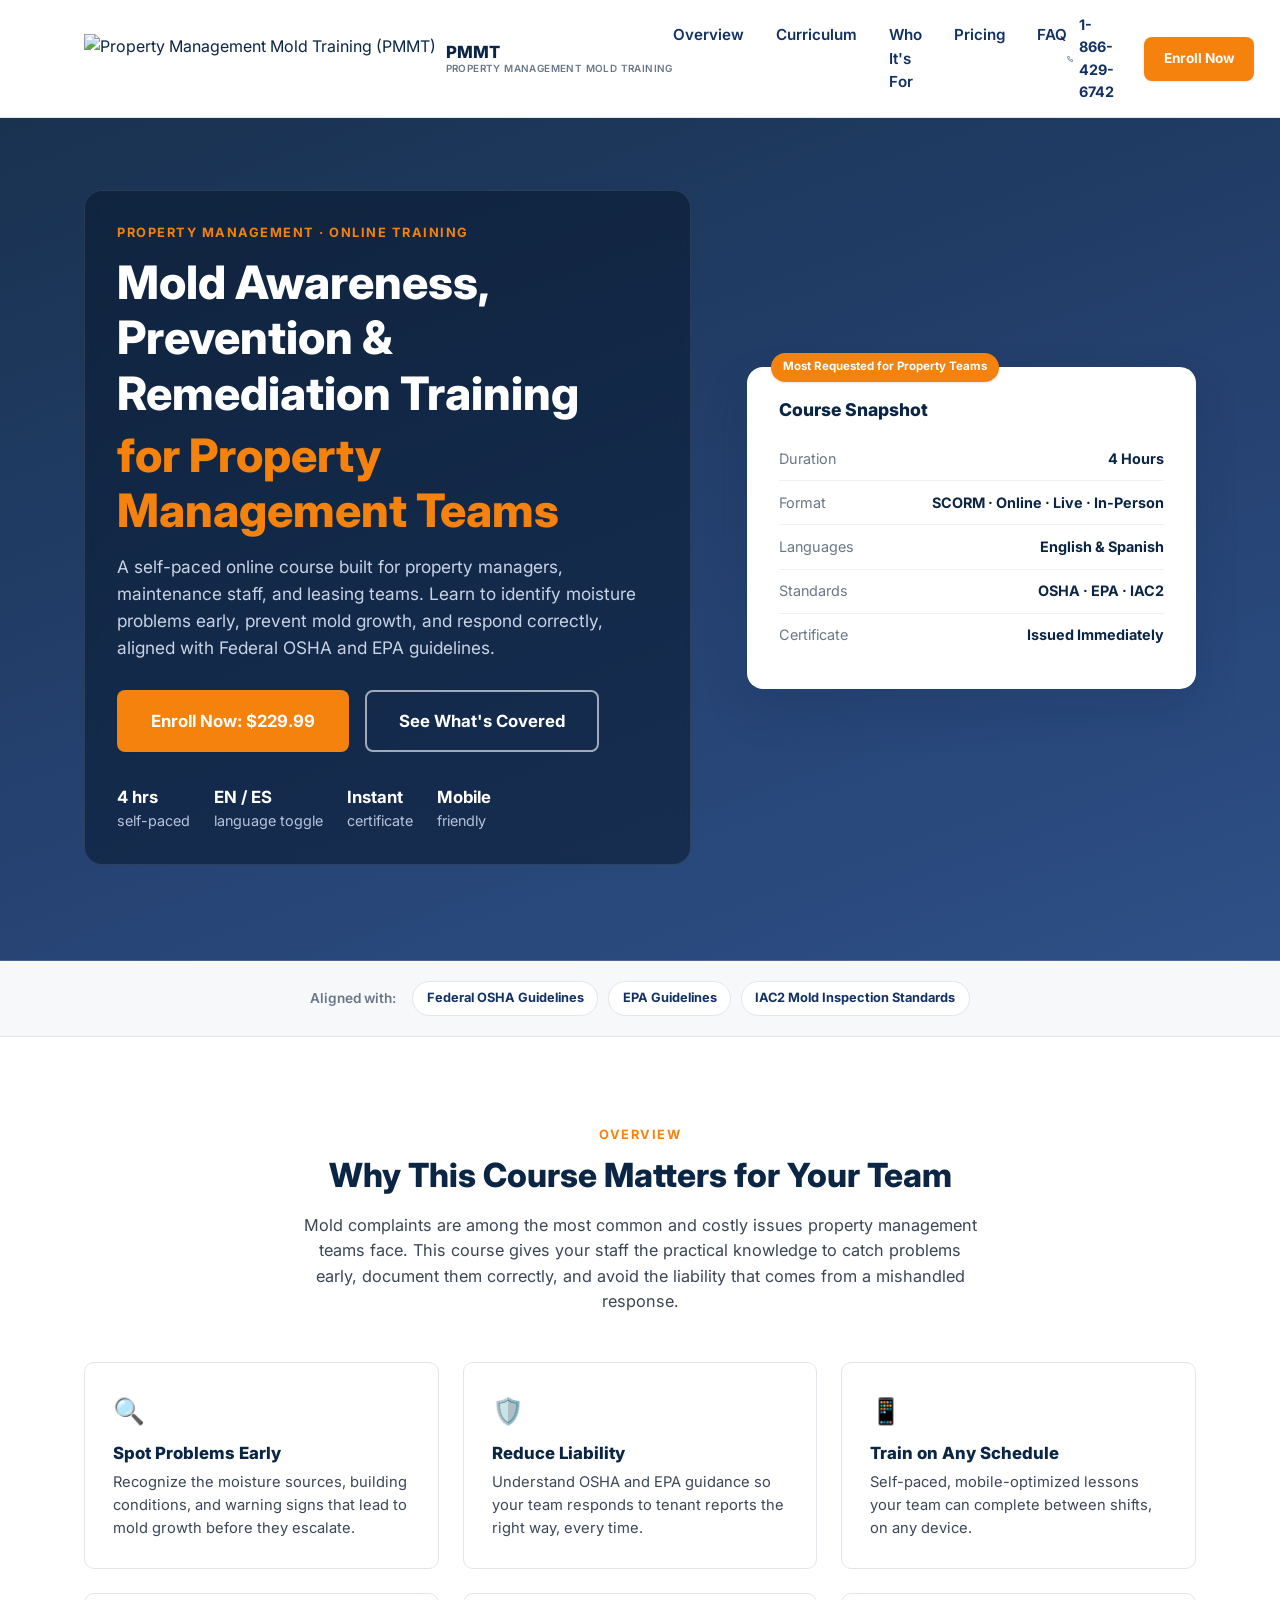
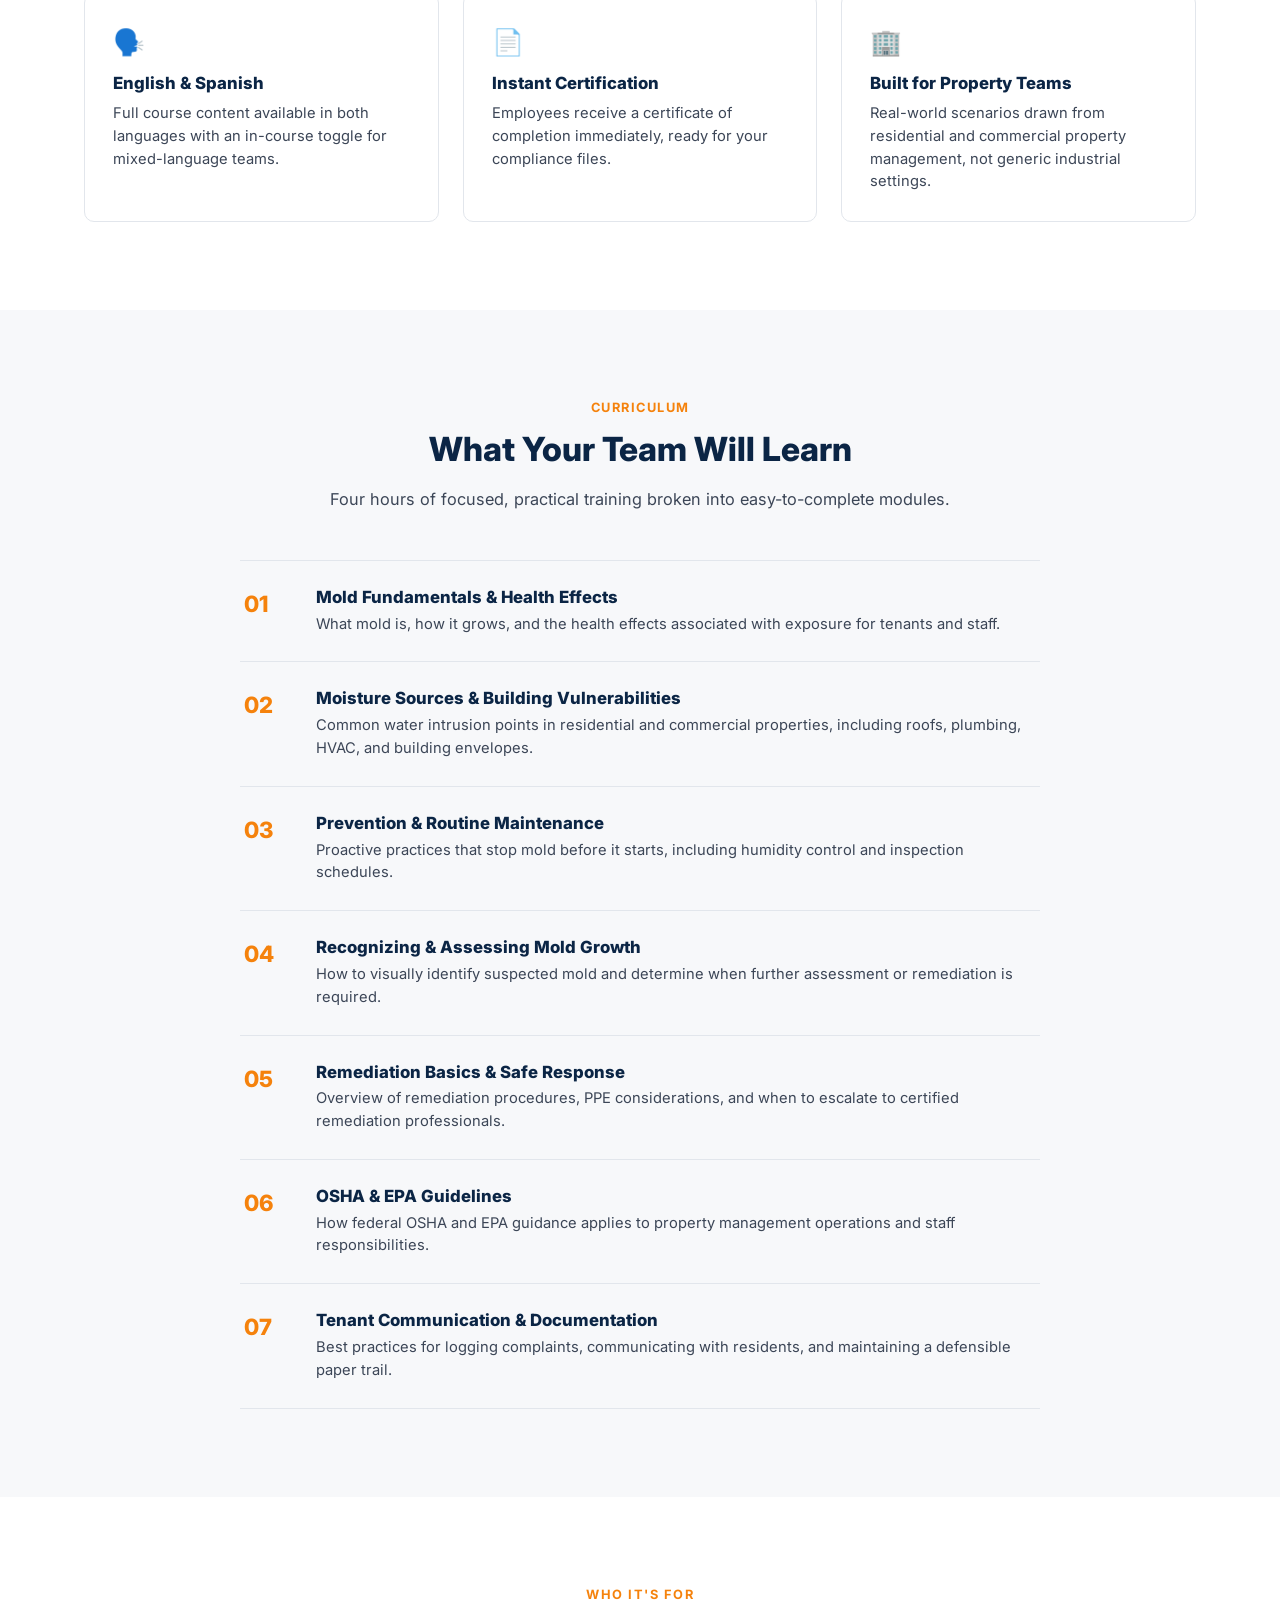
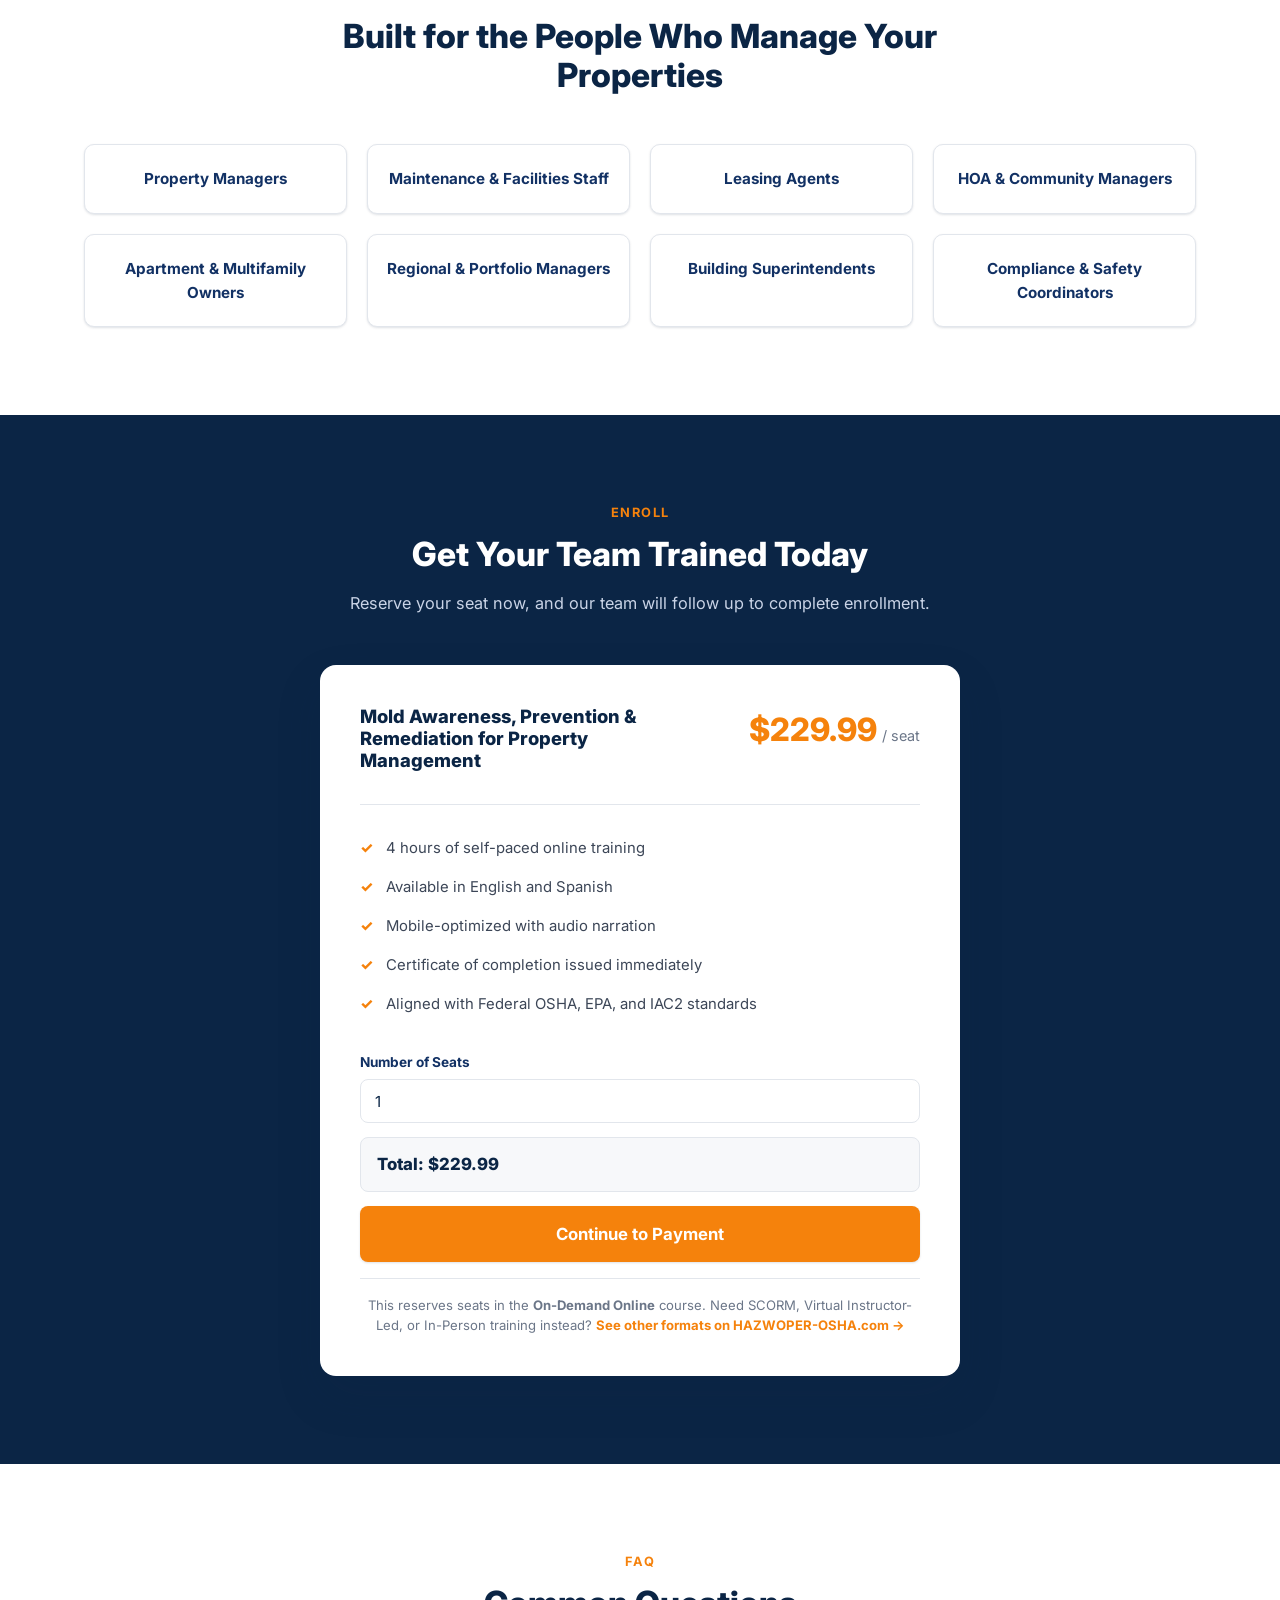
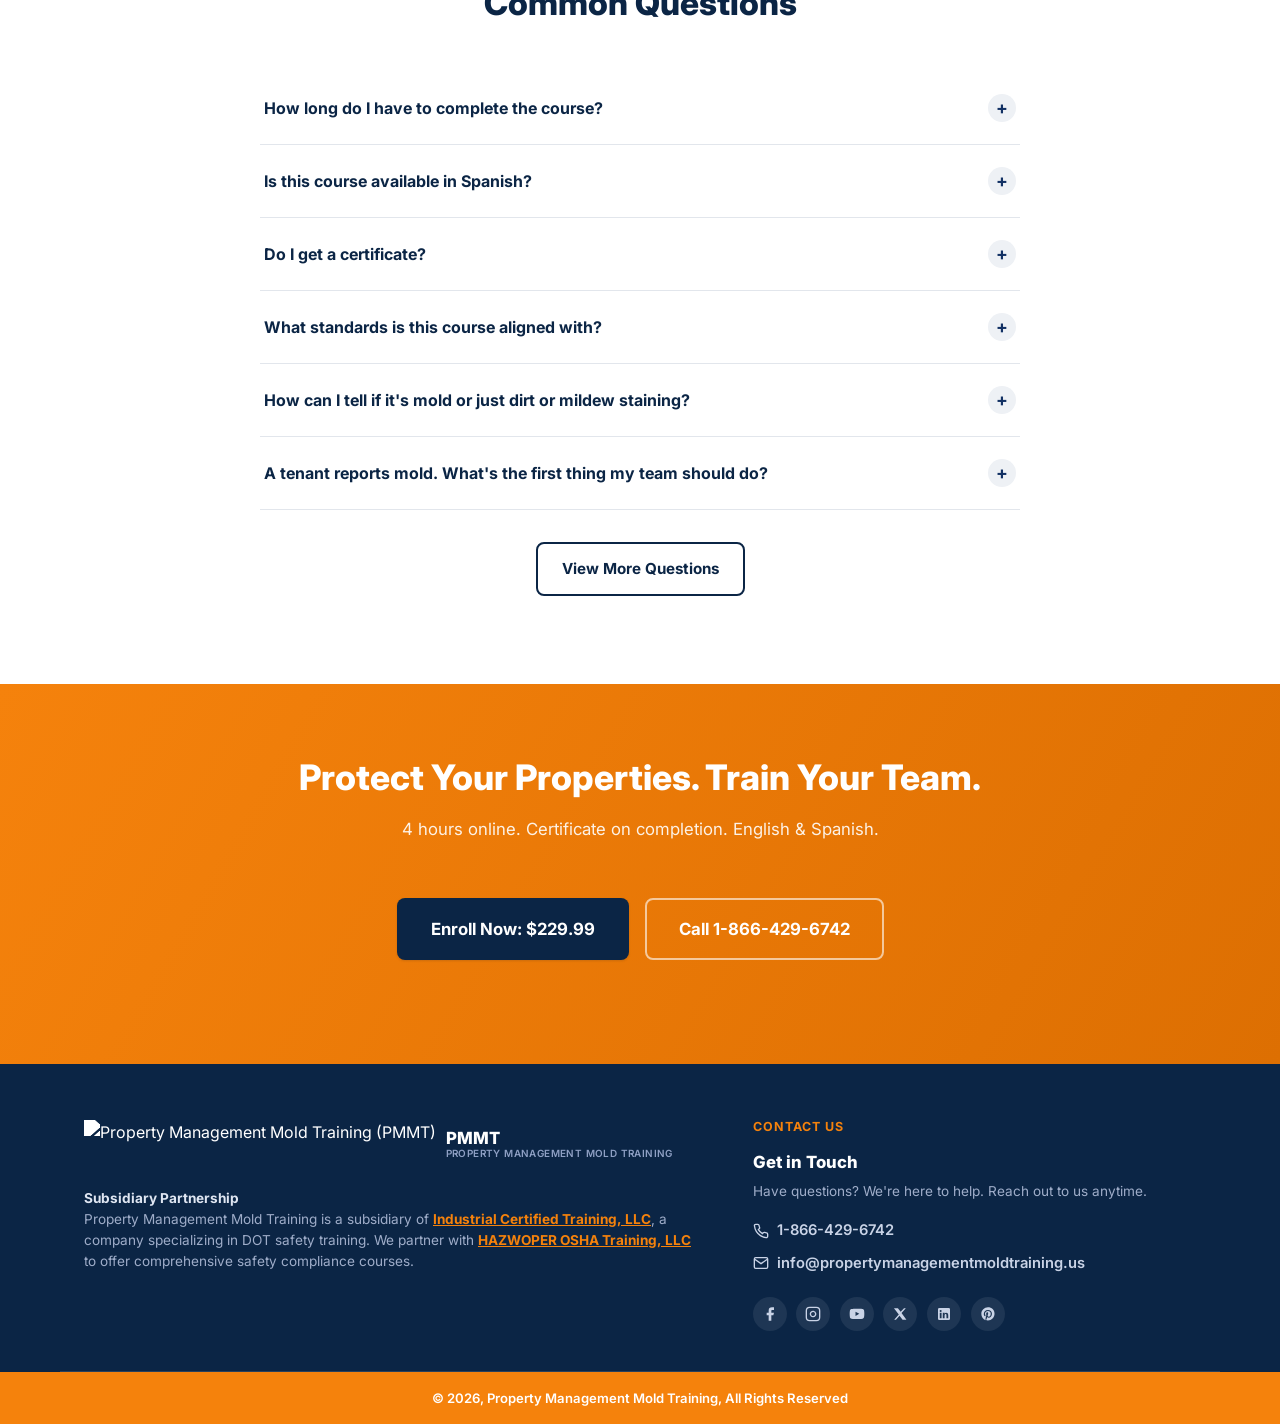
==== commit ea38c3d6: "Remove 4-hour course length mention from hero description Co-Authored-By: Claude Sonnet 5 <noreply@a" ====
--- a/index.html
+++ b/index.html
@@ -70,7 +70,7 @@
         <p class="eyebrow">Property Management &middot; Online Training</p>
         <h1>Mold Awareness, Prevention &amp; Remediation Training <span>for Property Management Teams</span></h1>
         <p class="hero-lead">
-          A 4-hour, self-paced online course built for property managers, maintenance staff, and leasing teams.
+          A self-paced online course built for property managers, maintenance staff, and leasing teams.
           Learn to identify moisture problems early, prevent mold growth, and respond correctly, aligned with
           Federal OSHA and EPA guidelines.
         </p>
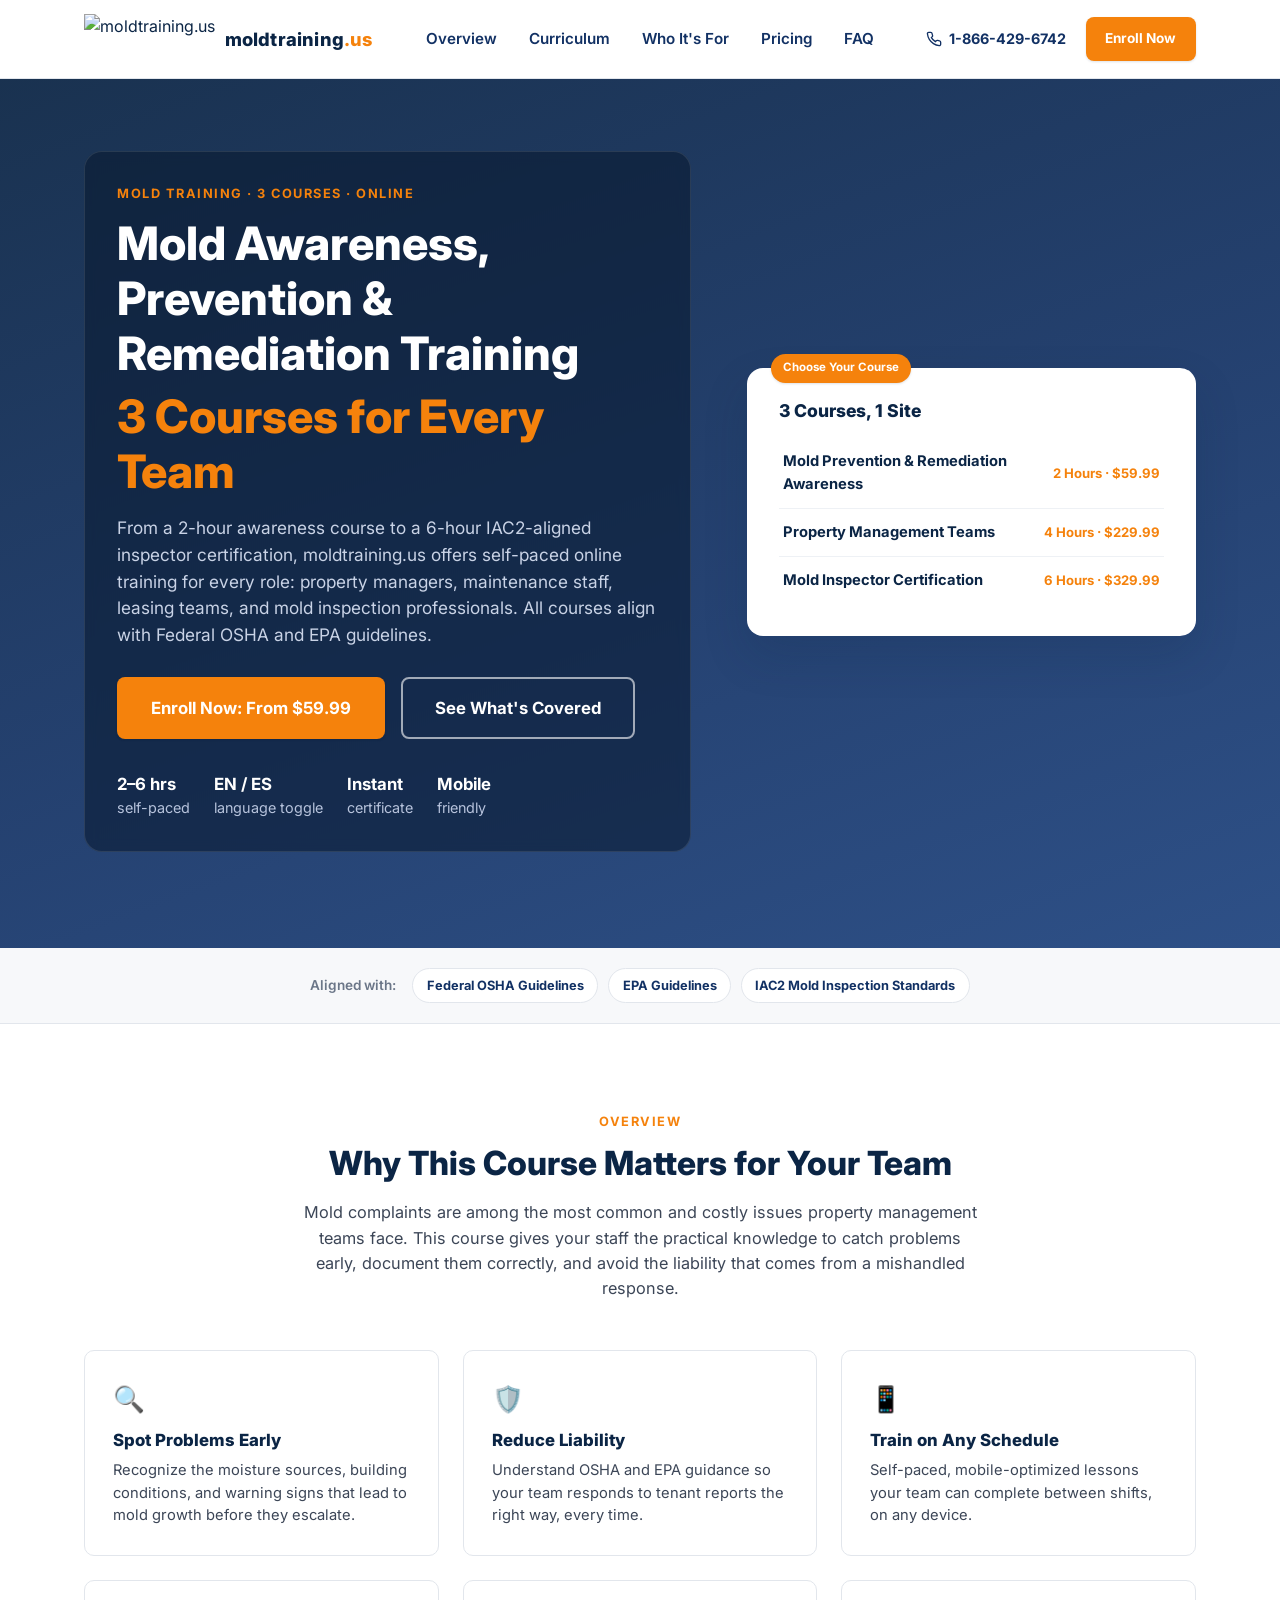
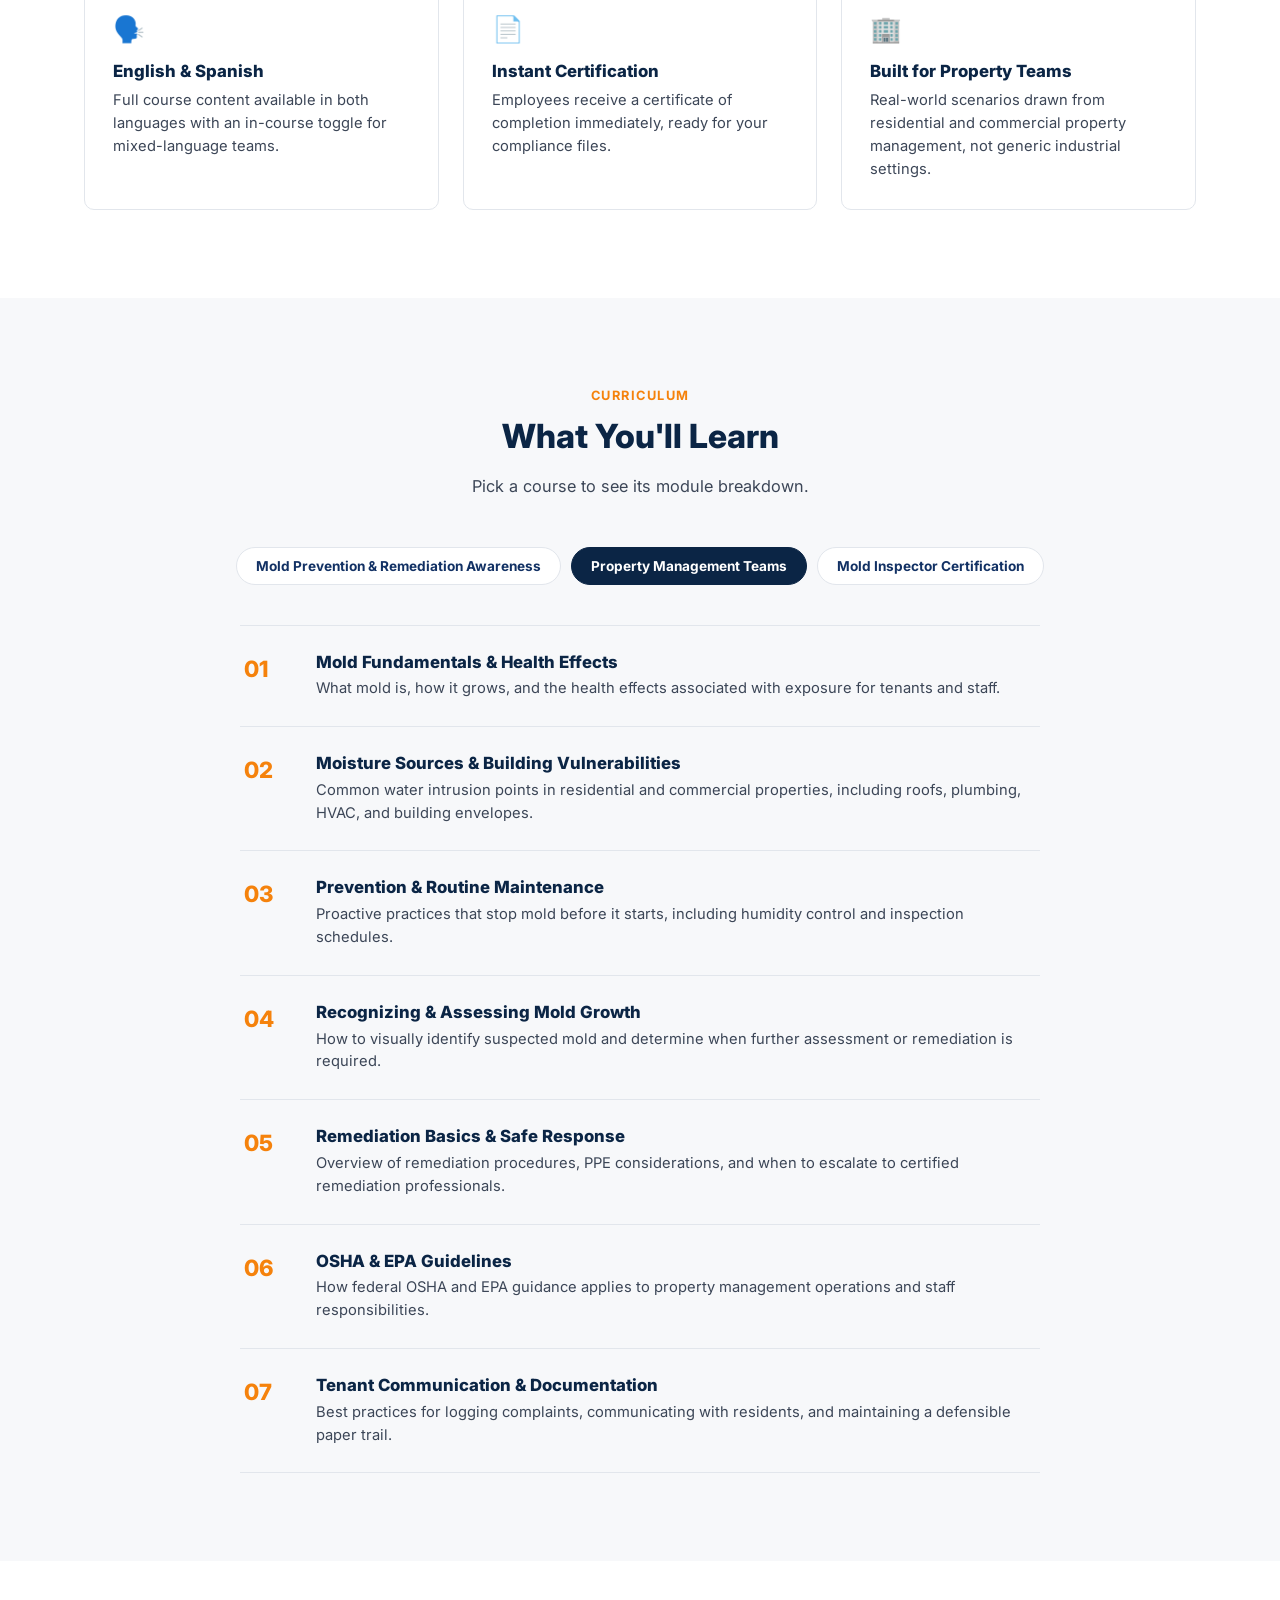
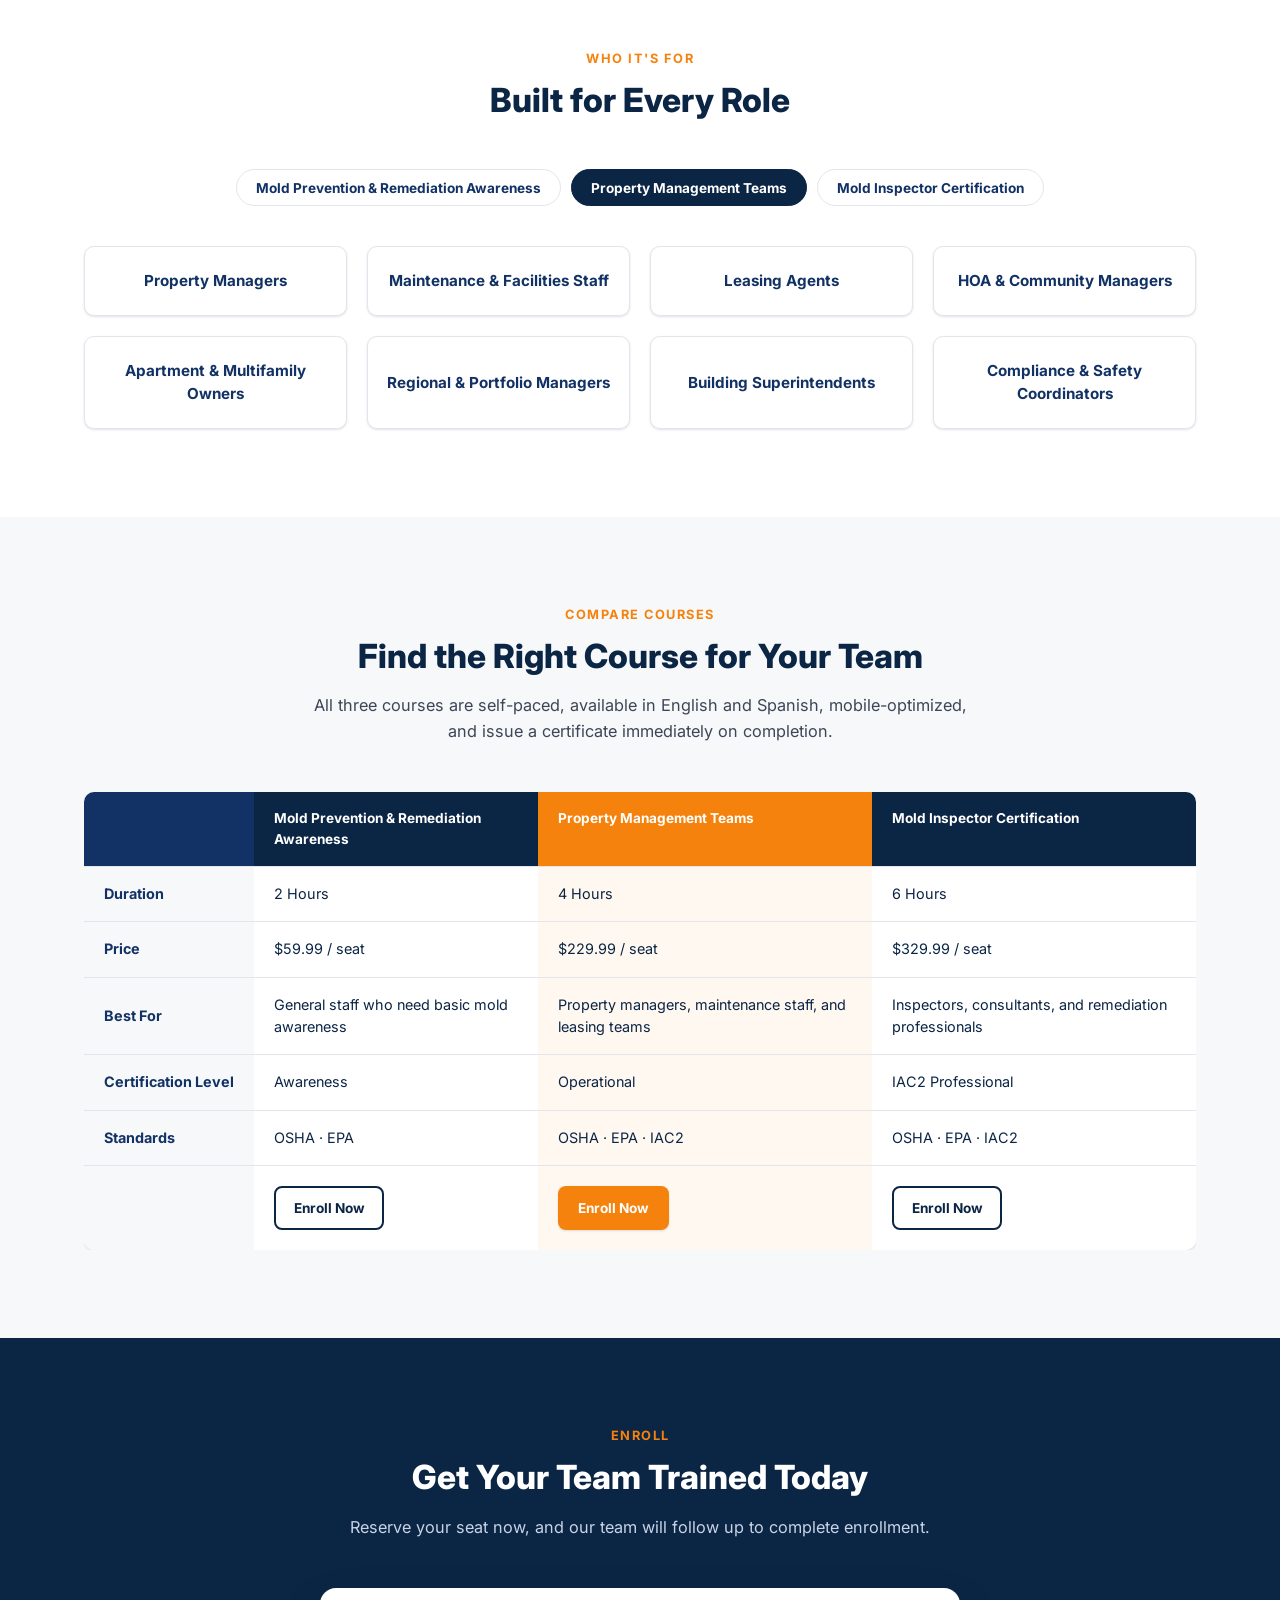
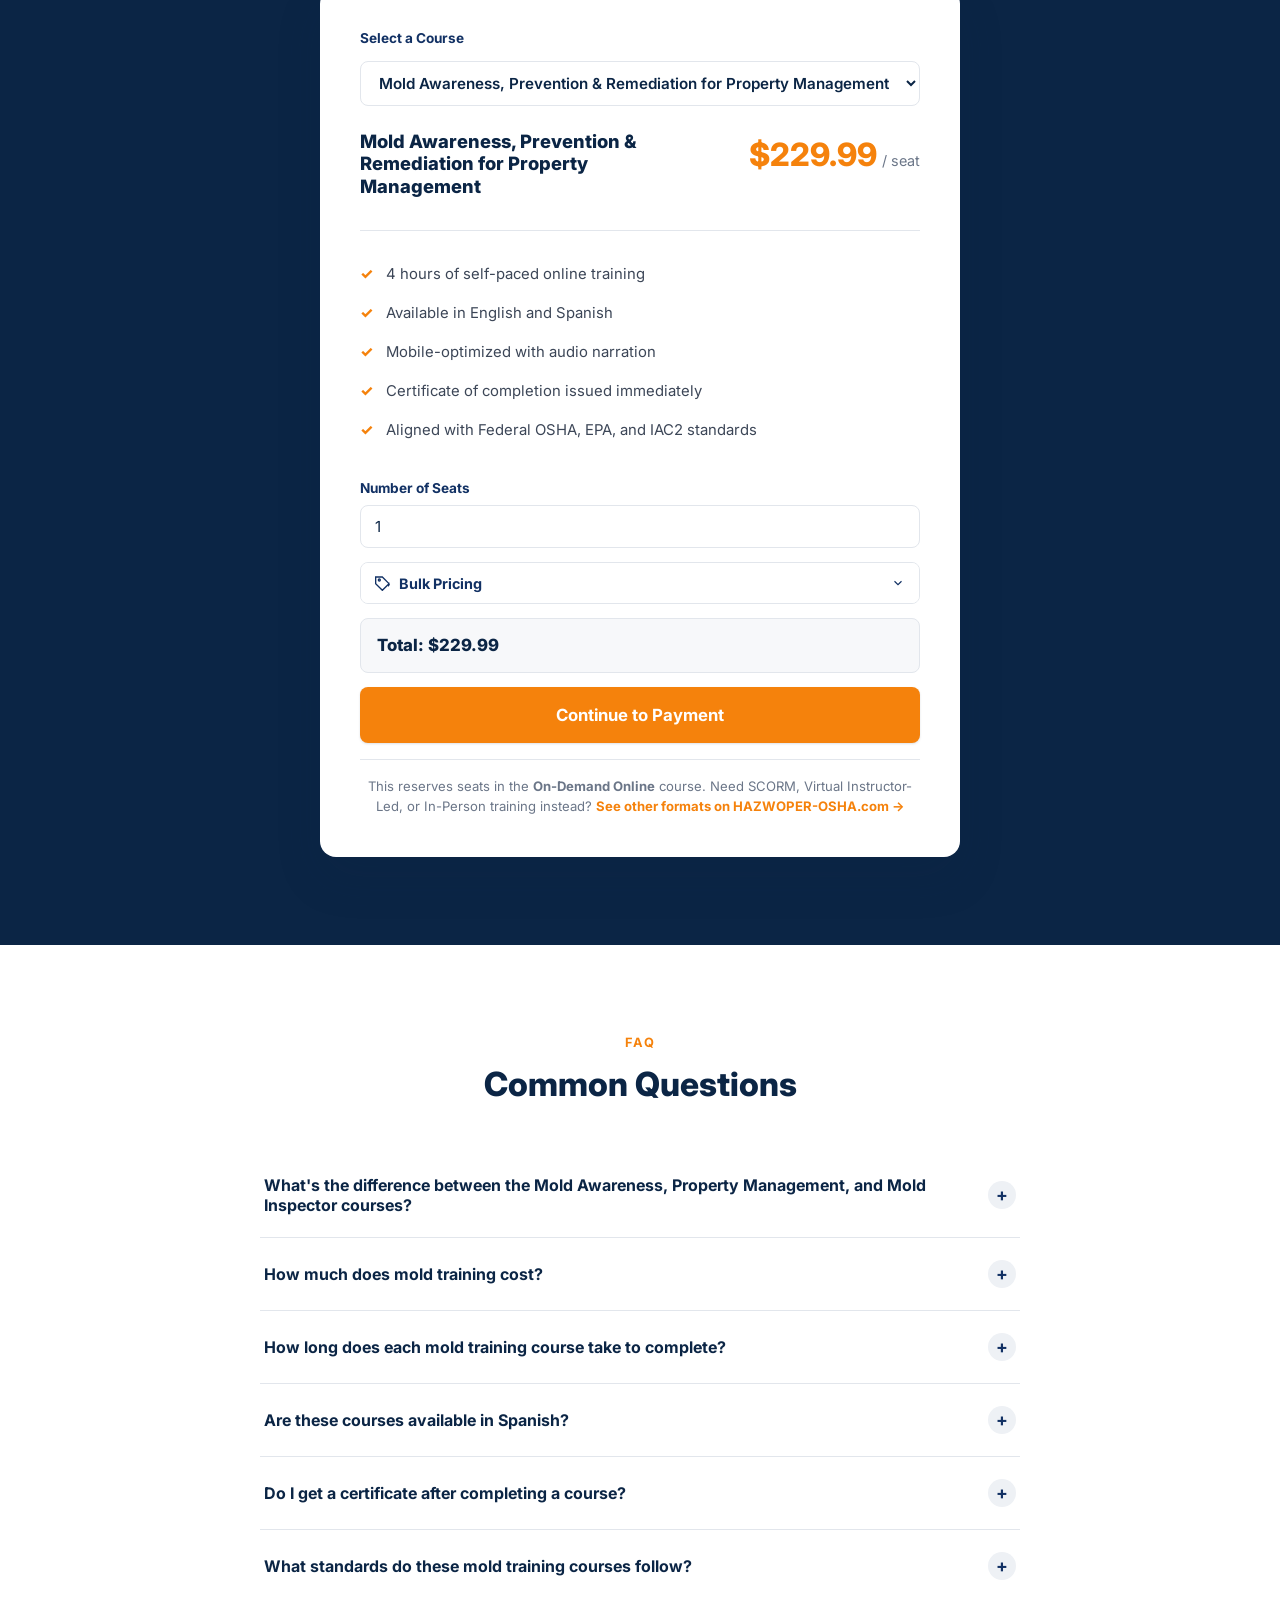
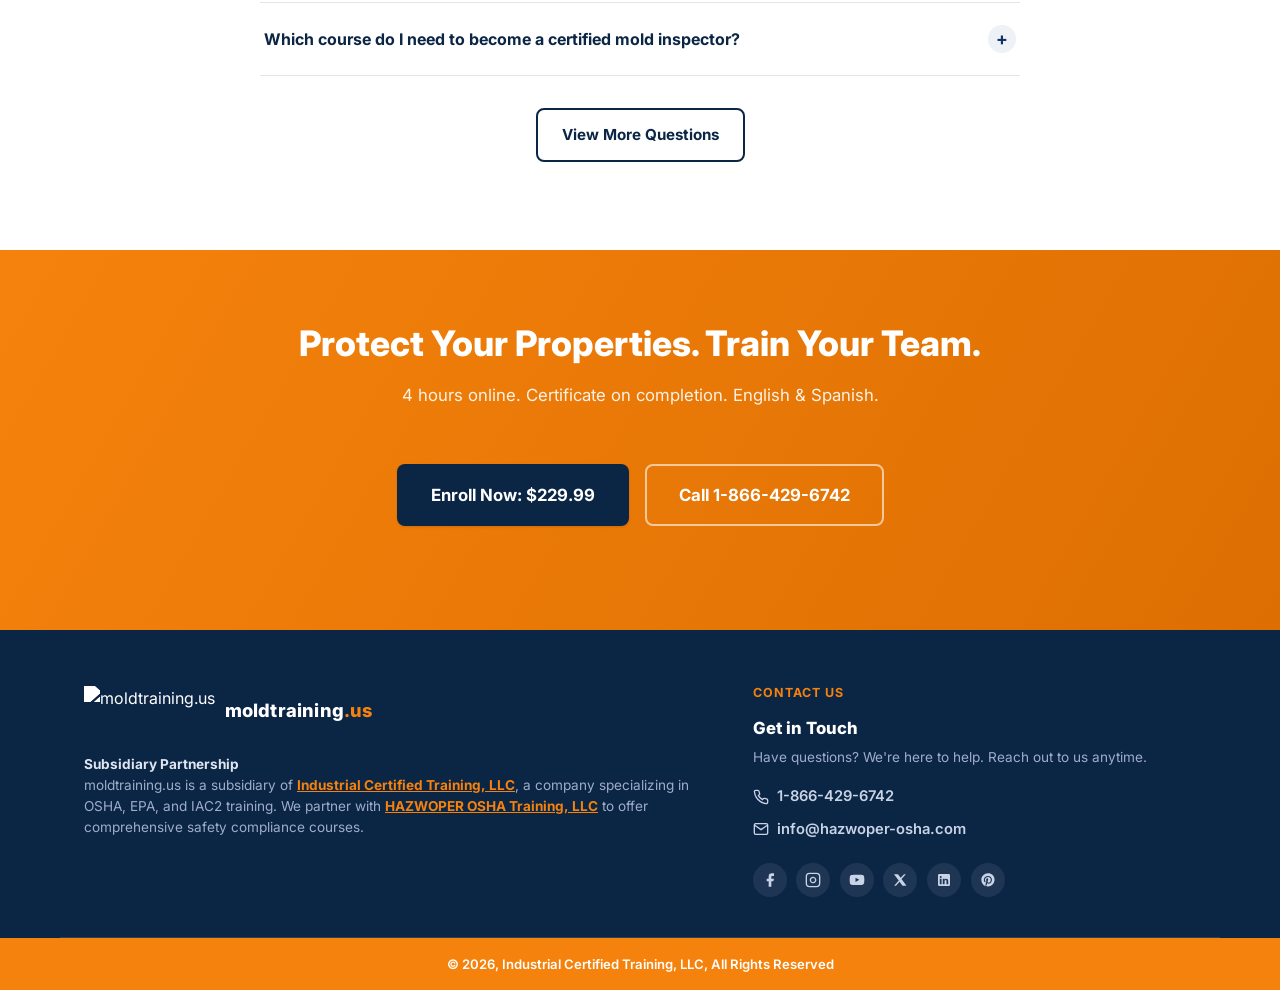
==== commit 56512c94: "Vertically center text in Who It's For audience cards Cards in the same grid row stretch to match th" ====
--- a/index.html
+++ b/index.html
@@ -3,24 +3,179 @@
 <head>
 <meta charset="UTF-8">
 <meta name="viewport" content="width=device-width, initial-scale=1.0">
-<title>Mold Awareness, Prevention &amp; Remediation Training for Property Management Teams | Property Management Mold Training (PMMT)</title>
-<meta name="description" content="4-hour OSHA &amp; EPA aligned online mold awareness, prevention, and remediation course built for property management teams, from Property Management Mold Training (PMMT). Self-paced, mobile-friendly, instant certificate. English &amp; Spanish.">
+<title>Mold Awareness, Prevention &amp; Remediation Training | moldtraining.us</title>
+<meta name="description" content="Online mold training for every role: 2-hour Mold Awareness, 4-hour Property Management, and 6-hour IAC2 Mold Inspector Certification. Self-paced, mobile-friendly, instant certificate. English &amp; Spanish. Aligned with Federal OSHA and EPA guidelines.">
 <link rel="icon" type="image/png" href="images/pmmt-logo.png">
 <link rel="apple-touch-icon" href="images/pmmt-logo.png">
 
 <meta property="og:type" content="website">
-<meta property="og:title" content="Mold Awareness, Prevention &amp; Remediation Training for Property Management Teams">
-<meta property="og:description" content="4-hour OSHA &amp; EPA aligned online mold awareness, prevention, and remediation course built for property management teams. Self-paced, mobile-friendly, instant certificate. English &amp; Spanish.">
+<meta property="og:title" content="Mold Awareness, Prevention &amp; Remediation Training | moldtraining.us">
+<meta property="og:description" content="Online mold training for every role: 2-hour Mold Awareness, 4-hour Property Management, and 6-hour IAC2 Mold Inspector Certification. Self-paced, mobile-friendly, instant certificate. English &amp; Spanish.">
 <meta property="og:image" content="https://raw.githubusercontent.com/MrPress-Automation/PropertyManagementMoldTraining/main/images/pmmt-logo.png">
-<meta property="og:url" content="https://github.com/MrPress-Automation/PropertyManagementMoldTraining">
+<meta property="og:url" content="https://moldtraining.us/">
 <meta name="twitter:card" content="summary_large_image">
-<meta name="twitter:title" content="Mold Awareness, Prevention &amp; Remediation Training for Property Management Teams">
-<meta name="twitter:description" content="4-hour OSHA &amp; EPA aligned online mold awareness, prevention, and remediation course built for property management teams.">
+<meta name="twitter:title" content="Mold Awareness, Prevention &amp; Remediation Training | moldtraining.us">
+<meta name="twitter:description" content="Online mold training for every role: 2-hour Mold Awareness, 4-hour Property Management, and 6-hour IAC2 Mold Inspector Certification.">
 <meta name="twitter:image" content="https://raw.githubusercontent.com/MrPress-Automation/PropertyManagementMoldTraining/main/images/pmmt-logo.png">
 
 <link rel="preconnect" href="https://fonts.googleapis.com">
 <link href="https://fonts.googleapis.com/css2?family=Inter:wght@400;500;600;700;800&display=swap" rel="stylesheet">
-<link rel="stylesheet" href="css/styles.css">
+<link rel="stylesheet" href="css/styles.css?v=6">
+
+<script type="application/ld+json">
+{
+  "@context": "https://schema.org",
+  "@graph": [
+    {
+      "@type": "Organization",
+      "@id": "https://moldtraining.us/#organization",
+      "name": "moldtraining.us",
+      "url": "https://moldtraining.us/",
+      "logo": "https://moldtraining.us/images/pmmt-logo.png",
+      "telephone": "+1-866-429-6742",
+      "email": "info@hazwoper-osha.com",
+      "parentOrganization": {
+        "@type": "Organization",
+        "name": "Industrial Certified Training, LLC",
+        "url": "https://ictraining.us/"
+      },
+      "sameAs": [
+        "https://www.facebook.com/HazwoperOsha/",
+        "https://www.instagram.com/hazwoper_osha_training/?hl=en",
+        "https://www.youtube.com/@hazwoper-osha",
+        "https://twitter.com/HazwoperOsha",
+        "https://www.linkedin.com/company/hazwoper-osha",
+        "https://www.pinterest.com/hazwoperosha/"
+      ]
+    },
+    {
+      "@type": "WebSite",
+      "@id": "https://moldtraining.us/#website",
+      "url": "https://moldtraining.us/",
+      "name": "moldtraining.us",
+      "publisher": { "@id": "https://moldtraining.us/#organization" }
+    },
+    {
+      "@type": "Course",
+      "name": "Mold Prevention & Remediation Awareness",
+      "description": "A 2-hour introduction to mold awareness for general staff, covering mold basics, health effects, common moisture sources, and basic prevention habits.",
+      "provider": { "@id": "https://moldtraining.us/#organization" },
+      "hasCourseInstance": {
+        "@type": "CourseInstance",
+        "courseMode": "online",
+        "courseWorkload": "PT2H"
+      },
+      "offers": {
+        "@type": "Offer",
+        "price": "59.99",
+        "priceCurrency": "USD",
+        "category": "Paid",
+        "availability": "https://schema.org/InStock",
+        "url": "https://moldtraining.us/#pricing"
+      }
+    },
+    {
+      "@type": "Course",
+      "name": "Mold Awareness, Prevention & Remediation Training for Property Management Teams",
+      "description": "A 4-hour, self-paced online course built for property managers, maintenance staff, and leasing teams, aligned with Federal OSHA and EPA guidelines.",
+      "provider": { "@id": "https://moldtraining.us/#organization" },
+      "hasCourseInstance": {
+        "@type": "CourseInstance",
+        "courseMode": "online",
+        "courseWorkload": "PT4H"
+      },
+      "offers": {
+        "@type": "Offer",
+        "price": "229.99",
+        "priceCurrency": "USD",
+        "category": "Paid",
+        "availability": "https://schema.org/InStock",
+        "url": "https://moldtraining.us/#pricing"
+      }
+    },
+    {
+      "@type": "Course",
+      "name": "Mold Inspector Certification",
+      "description": "A 6-hour certification course for prevention, remediation, and removal, aligned with IAC2 Mold Inspection Standards of Practice.",
+      "provider": { "@id": "https://moldtraining.us/#organization" },
+      "hasCourseInstance": {
+        "@type": "CourseInstance",
+        "courseMode": "online",
+        "courseWorkload": "PT6H"
+      },
+      "offers": {
+        "@type": "Offer",
+        "price": "329.99",
+        "priceCurrency": "USD",
+        "category": "Paid",
+        "availability": "https://schema.org/InStock",
+        "url": "https://moldtraining.us/#pricing"
+      }
+    },
+    {
+      "@type": "FAQPage",
+      "mainEntity": [
+              {
+                      "@type": "Question",
+                      "name": "What's the difference between the Mold Awareness, Property Management, and Mold Inspector courses?",
+                      "acceptedAnswer": {
+                              "@type": "Answer",
+                              "text": "The 2-hour Mold Prevention & Remediation Awareness course covers the basics for general staff. The 4-hour Property Management course adds tenant communication, documentation, and OSHA/EPA compliance for property teams. The 6-hour Mold Inspector Certification is a professional-level course aligned with IAC2 Standards of Practice for anyone conducting mold inspections."
+                      }
+              },
+              {
+                      "@type": "Question",
+                      "name": "How much does mold training cost?",
+                      "acceptedAnswer": {
+                              "@type": "Answer",
+                              "text": "Pricing starts at $59.99 per seat for the Mold Prevention & Remediation Awareness course, $229.99 for the Property Management course, and $329.99 for the Mold Inspector Certification. Bulk seat discounts are available for teams."
+                      }
+              },
+              {
+                      "@type": "Question",
+                      "name": "How long does each mold training course take to complete?",
+                      "acceptedAnswer": {
+                              "@type": "Answer",
+                              "text": "Courses range from 2 to 6 hours depending on the level: 2 hours for Mold Prevention & Remediation Awareness, 4 hours for the Property Management course, and 6 hours for Mold Inspector Certification. All courses are self-paced."
+                      }
+              },
+              {
+                      "@type": "Question",
+                      "name": "Are these courses available in Spanish?",
+                      "acceptedAnswer": {
+                              "@type": "Answer",
+                              "text": "Yes. All three courses are available in both English and Spanish, with an in-course language toggle."
+                      }
+              },
+              {
+                      "@type": "Question",
+                      "name": "Do I get a certificate after completing a course?",
+                      "acceptedAnswer": {
+                              "@type": "Answer",
+                              "text": "Yes, a certificate of completion is issued immediately after you finish any of the three courses."
+                      }
+              },
+              {
+                      "@type": "Question",
+                      "name": "What standards do these mold training courses follow?",
+                      "acceptedAnswer": {
+                              "@type": "Answer",
+                              "text": "All courses follow Federal OSHA and EPA guidelines. The Mold Inspector Certification is additionally aligned with IAC2 Mold Inspection Standards of Practice."
+                      }
+              },
+              {
+                      "@type": "Question",
+                      "name": "Which course do I need to become a certified mold inspector?",
+                      "acceptedAnswer": {
+                              "@type": "Answer",
+                              "text": "The 6-hour Mold Inspector Certification course is aligned with IAC2 Mold Inspection Standards of Practice and is the right starting point if you plan to conduct professional mold inspections."
+                      }
+              }
+      ]
+    }
+  ]
+}
+</script>
 </head>
 <body>
 
@@ -29,11 +184,8 @@
 <header class="site-header">
   <div class="container header-inner">
     <a href="#top" class="logo">
-      <img src="images/pmmt-logo.png" alt="Property Management Mold Training (PMMT)" class="logo-icon">
-      <span class="logo-text">
-        <span class="logo-mark">PMMT</span>
-        <span class="logo-sub">Property Management Mold Training</span>
-      </span>
+      <img src="images/pmmt-logo.png" alt="moldtraining.us" class="logo-icon">
+      <span class="logo-text">moldtraining<span class="logo-dash">.us</span></span>
     </a>
 
     <nav class="main-nav" id="mainNav">
@@ -67,19 +219,19 @@
   <section class="hero" id="top">
     <div class="container hero-inner">
       <div class="hero-copy">
-        <p class="eyebrow">Property Management &middot; Online Training</p>
-        <h1>Mold Awareness, Prevention &amp; Remediation Training <span>for Property Management Teams</span></h1>
+        <p class="eyebrow">Mold Training &middot; 3 Courses &middot; Online</p>
+        <h1>Mold Awareness, Prevention &amp; Remediation Training <span>3 Courses for Every Team</span></h1>
         <p class="hero-lead">
-          A self-paced online course built for property managers, maintenance staff, and leasing teams.
-          Learn to identify moisture problems early, prevent mold growth, and respond correctly, aligned with
-          Federal OSHA and EPA guidelines.
+          From a 2-hour awareness course to a 6-hour IAC2-aligned inspector certification, moldtraining.us
+          offers self-paced online training for every role: property managers, maintenance staff, leasing
+          teams, and mold inspection professionals. All courses align with Federal OSHA and EPA guidelines.
         </p>
         <div class="hero-cta-row">
-          <a href="#pricing" class="btn btn-primary btn-lg">Enroll Now: $229.99</a>
+          <a href="#pricing" class="btn btn-primary btn-lg">Enroll Now: From $59.99</a>
           <a href="#curriculum" class="btn btn-outline-light btn-lg">See What's Covered</a>
         </div>
         <ul class="hero-meta">
-          <li><strong>4 hrs</strong> self-paced</li>
+          <li><strong>2&ndash;6 hrs</strong> self-paced</li>
           <li><strong>EN / ES</strong> language toggle</li>
           <li><strong>Instant</strong> certificate</li>
           <li><strong>Mobile</strong> friendly</li>
@@ -87,14 +239,27 @@
       </div>
 
       <div class="hero-card" aria-hidden="false">
-        <div class="hero-card-badge">Most Requested for Property Teams</div>
-        <h3>Course Snapshot</h3>
-        <ul class="hero-card-list">
-          <li><span>Duration</span><strong>4 Hours</strong></li>
-          <li><span>Format</span><strong>SCORM &middot; Online &middot; Live &middot; In-Person</strong></li>
-          <li><span>Languages</span><strong>English &amp; Spanish</strong></li>
-          <li><span>Standards</span><strong>OSHA &middot; EPA &middot; IAC2</strong></li>
-          <li><span>Certificate</span><strong>Issued Immediately</strong></li>
+        <div class="hero-card-badge">Choose Your Course</div>
+        <h3>3 Courses, 1 Site</h3>
+        <ul class="hero-course-list">
+          <li>
+            <a href="#pricing" data-select-course="awareness">
+              <span class="hero-course-name">Mold Prevention &amp; Remediation Awareness</span>
+              <span class="hero-course-meta">2 Hours &middot; $59.99</span>
+            </a>
+          </li>
+          <li>
+            <a href="#pricing" data-select-course="pm-team">
+              <span class="hero-course-name">Property Management Teams</span>
+              <span class="hero-course-meta">4 Hours &middot; $229.99</span>
+            </a>
+          </li>
+          <li>
+            <a href="#pricing" data-select-course="inspector">
+              <span class="hero-course-name">Mold Inspector Certification</span>
+              <span class="hero-course-meta">6 Hours &middot; $329.99</span>
+            </a>
+          </li>
         </ul>
       </div>
     </div>
@@ -165,61 +330,170 @@
     <div class="container">
       <div class="section-head">
         <p class="eyebrow">Curriculum</p>
-        <h2>What Your Team Will Learn</h2>
-        <p class="section-sub">Four hours of focused, practical training broken into easy-to-complete modules.</p>
-      </div>
-
-      <ol class="curriculum-list">
-        <li>
-          <span class="curriculum-num">01</span>
-          <div>
-            <h3>Mold Fundamentals &amp; Health Effects</h3>
-            <p>What mold is, how it grows, and the health effects associated with exposure for tenants and staff.</p>
-          </div>
-        </li>
-        <li>
-          <span class="curriculum-num">02</span>
-          <div>
-            <h3>Moisture Sources &amp; Building Vulnerabilities</h3>
-            <p>Common water intrusion points in residential and commercial properties, including roofs, plumbing, HVAC, and building envelopes.</p>
-          </div>
-        </li>
-        <li>
-          <span class="curriculum-num">03</span>
-          <div>
-            <h3>Prevention &amp; Routine Maintenance</h3>
-            <p>Proactive practices that stop mold before it starts, including humidity control and inspection schedules.</p>
-          </div>
-        </li>
-        <li>
-          <span class="curriculum-num">04</span>
-          <div>
-            <h3>Recognizing &amp; Assessing Mold Growth</h3>
-            <p>How to visually identify suspected mold and determine when further assessment or remediation is required.</p>
-          </div>
-        </li>
-        <li>
-          <span class="curriculum-num">05</span>
-          <div>
-            <h3>Remediation Basics &amp; Safe Response</h3>
-            <p>Overview of remediation procedures, PPE considerations, and when to escalate to certified remediation professionals.</p>
-          </div>
-        </li>
-        <li>
-          <span class="curriculum-num">06</span>
-          <div>
-            <h3>OSHA &amp; EPA Guidelines</h3>
-            <p>How federal OSHA and EPA guidance applies to property management operations and staff responsibilities.</p>
-          </div>
-        </li>
-        <li>
-          <span class="curriculum-num">07</span>
-          <div>
-            <h3>Tenant Communication &amp; Documentation</h3>
-            <p>Best practices for logging complaints, communicating with residents, and maintaining a defensible paper trail.</p>
-          </div>
-        </li>
-      </ol>
+        <h2>What You'll Learn</h2>
+        <p class="section-sub">Pick a course to see its module breakdown.</p>
+      </div>
+
+      <div class="course-tabs" id="curriculumTabs" role="tablist" aria-label="Select a course to preview its curriculum">
+        <button type="button" class="course-tab" data-panel="awareness" role="tab" aria-selected="false">Mold Prevention &amp; Remediation Awareness</button>
+        <button type="button" class="course-tab active" data-panel="pm-team" role="tab" aria-selected="true">Property Management Teams</button>
+        <button type="button" class="course-tab" data-panel="inspector" role="tab" aria-selected="false">Mold Inspector Certification</button>
+      </div>
+
+      <div class="course-panel" data-panel="awareness">
+        <ol class="curriculum-list">
+          <li>
+            <span class="curriculum-num">01</span>
+            <div>
+              <h3>Understanding Mold Basics</h3>
+              <p>What mold is, common types, and why it matters in residential and commercial spaces.</p>
+            </div>
+          </li>
+          <li>
+            <span class="curriculum-num">02</span>
+            <div>
+              <h3>Health Effects &amp; Warning Signs</h3>
+              <p>Recognizing symptoms of mold exposure and visible warning signs in a building.</p>
+            </div>
+          </li>
+          <li>
+            <span class="curriculum-num">03</span>
+            <div>
+              <h3>Common Moisture Sources</h3>
+              <p>Everyday causes of water intrusion and the conditions that let mold take hold.</p>
+            </div>
+          </li>
+          <li>
+            <span class="curriculum-num">04</span>
+            <div>
+              <h3>Basic Prevention Habits</h3>
+              <p>Simple, everyday practices that stop mold before it starts.</p>
+            </div>
+          </li>
+          <li>
+            <span class="curriculum-num">05</span>
+            <div>
+              <h3>When to Escalate</h3>
+              <p>Knowing the line between a quick fix and when to call in a certified professional.</p>
+            </div>
+          </li>
+        </ol>
+      </div>
+
+      <div class="course-panel active" data-panel="pm-team">
+        <ol class="curriculum-list">
+          <li>
+            <span class="curriculum-num">01</span>
+            <div>
+              <h3>Mold Fundamentals &amp; Health Effects</h3>
+              <p>What mold is, how it grows, and the health effects associated with exposure for tenants and staff.</p>
+            </div>
+          </li>
+          <li>
+            <span class="curriculum-num">02</span>
+            <div>
+              <h3>Moisture Sources &amp; Building Vulnerabilities</h3>
+              <p>Common water intrusion points in residential and commercial properties, including roofs, plumbing, HVAC, and building envelopes.</p>
+            </div>
+          </li>
+          <li>
+            <span class="curriculum-num">03</span>
+            <div>
+              <h3>Prevention &amp; Routine Maintenance</h3>
+              <p>Proactive practices that stop mold before it starts, including humidity control and inspection schedules.</p>
+            </div>
+          </li>
+          <li>
+            <span class="curriculum-num">04</span>
+            <div>
+              <h3>Recognizing &amp; Assessing Mold Growth</h3>
+              <p>How to visually identify suspected mold and determine when further assessment or remediation is required.</p>
+            </div>
+          </li>
+          <li>
+            <span class="curriculum-num">05</span>
+            <div>
+              <h3>Remediation Basics &amp; Safe Response</h3>
+              <p>Overview of remediation procedures, PPE considerations, and when to escalate to certified remediation professionals.</p>
+            </div>
+          </li>
+          <li>
+            <span class="curriculum-num">06</span>
+            <div>
+              <h3>OSHA &amp; EPA Guidelines</h3>
+              <p>How federal OSHA and EPA guidance applies to property management operations and staff responsibilities.</p>
+            </div>
+          </li>
+          <li>
+            <span class="curriculum-num">07</span>
+            <div>
+              <h3>Tenant Communication &amp; Documentation</h3>
+              <p>Best practices for logging complaints, communicating with residents, and maintaining a defensible paper trail.</p>
+            </div>
+          </li>
+        </ol>
+      </div>
+
+      <div class="course-panel" data-panel="inspector">
+        <ol class="curriculum-list">
+          <li>
+            <span class="curriculum-num">01</span>
+            <div>
+              <h3>Mold Biology &amp; Building Science</h3>
+              <p>How mold grows, spreads, and interacts with building materials and moisture.</p>
+            </div>
+          </li>
+          <li>
+            <span class="curriculum-num">02</span>
+            <div>
+              <h3>IAC2 Standards of Practice</h3>
+              <p>The scope and structure of a professional mold inspection under IAC2 guidelines.</p>
+            </div>
+          </li>
+          <li>
+            <span class="curriculum-num">03</span>
+            <div>
+              <h3>Conducting a Visual Inspection</h3>
+              <p>Systematic, room-by-room inspection methodology and on-site documentation.</p>
+            </div>
+          </li>
+          <li>
+            <span class="curriculum-num">04</span>
+            <div>
+              <h3>Moisture Meters &amp; Sampling Techniques</h3>
+              <p>Using moisture meters, air sampling, and surface sampling correctly.</p>
+            </div>
+          </li>
+          <li>
+            <span class="curriculum-num">05</span>
+            <div>
+              <h3>Interpreting Lab Results</h3>
+              <p>Reading mold lab reports and explaining findings to clients in plain language.</p>
+            </div>
+          </li>
+          <li>
+            <span class="curriculum-num">06</span>
+            <div>
+              <h3>Writing a Defensible Inspection Report</h3>
+              <p>Structuring findings into a clear, professional, legally sound report.</p>
+            </div>
+          </li>
+          <li>
+            <span class="curriculum-num">07</span>
+            <div>
+              <h3>Remediation Oversight &amp; Clearance Testing</h3>
+              <p>Verifying remediation scope and confirming post-remediation clearance.</p>
+            </div>
+          </li>
+          <li>
+            <span class="curriculum-num">08</span>
+            <div>
+              <h3>Regulatory &amp; Legal Considerations</h3>
+              <p>Federal OSHA, EPA, and state-specific requirements for mold inspectors.</p>
+            </div>
+          </li>
+        </ol>
+      </div>
     </div>
   </section>
 
@@ -228,17 +502,108 @@
     <div class="container">
       <div class="section-head">
         <p class="eyebrow">Who It's For</p>
-        <h2>Built for the People Who Manage Your Properties</h2>
-      </div>
-      <div class="grid-4 audience-grid">
-        <div class="audience-card">Property Managers</div>
-        <div class="audience-card">Maintenance &amp; Facilities Staff</div>
-        <div class="audience-card">Leasing Agents</div>
-        <div class="audience-card">HOA &amp; Community Managers</div>
-        <div class="audience-card">Apartment &amp; Multifamily Owners</div>
-        <div class="audience-card">Regional &amp; Portfolio Managers</div>
-        <div class="audience-card">Building Superintendents</div>
-        <div class="audience-card">Compliance &amp; Safety Coordinators</div>
+        <h2>Built for Every Role</h2>
+      </div>
+
+      <div class="course-tabs" id="audienceTabs" role="tablist" aria-label="Select a course to see who it's for">
+        <button type="button" class="course-tab" data-panel="awareness" role="tab" aria-selected="false">Mold Prevention &amp; Remediation Awareness</button>
+        <button type="button" class="course-tab active" data-panel="pm-team" role="tab" aria-selected="true">Property Management Teams</button>
+        <button type="button" class="course-tab" data-panel="inspector" role="tab" aria-selected="false">Mold Inspector Certification</button>
+      </div>
+
+      <div class="course-panel" data-panel="awareness">
+        <div class="grid-4 audience-grid">
+          <div class="audience-card">Front-Line Maintenance Staff</div>
+          <div class="audience-card">Leasing &amp; Office Staff</div>
+          <div class="audience-card">New Hires &amp; Seasonal Workers</div>
+          <div class="audience-card">General Facilities Employees</div>
+        </div>
+      </div>
+
+      <div class="course-panel active" data-panel="pm-team">
+        <div class="grid-4 audience-grid">
+          <div class="audience-card">Property Managers</div>
+          <div class="audience-card">Maintenance &amp; Facilities Staff</div>
+          <div class="audience-card">Leasing Agents</div>
+          <div class="audience-card">HOA &amp; Community Managers</div>
+          <div class="audience-card">Apartment &amp; Multifamily Owners</div>
+          <div class="audience-card">Regional &amp; Portfolio Managers</div>
+          <div class="audience-card">Building Superintendents</div>
+          <div class="audience-card">Compliance &amp; Safety Coordinators</div>
+        </div>
+      </div>
+
+      <div class="course-panel" data-panel="inspector">
+        <div class="grid-4 audience-grid">
+          <div class="audience-card">Aspiring Mold Inspectors</div>
+          <div class="audience-card">Home Inspectors Adding Mold Services</div>
+          <div class="audience-card">Environmental Consultants</div>
+          <div class="audience-card">Remediation Contractors</div>
+          <div class="audience-card">Real Estate Professionals</div>
+          <div class="audience-card">Insurance Adjusters</div>
+        </div>
+      </div>
+    </div>
+  </section>
+
+  <!-- COMPARE COURSES -->
+  <section class="section section-alt" id="compare">
+    <div class="container">
+      <div class="section-head">
+        <p class="eyebrow">Compare Courses</p>
+        <h2>Find the Right Course for Your Team</h2>
+        <p class="section-sub">All three courses are self-paced, available in English and Spanish, mobile-optimized, and issue a certificate immediately on completion.</p>
+      </div>
+
+      <div class="compare-table-wrap">
+        <table class="compare-table">
+          <thead>
+            <tr>
+              <th></th>
+              <th>Mold Prevention &amp; Remediation Awareness</th>
+              <th class="compare-current">Property Management Teams</th>
+              <th>Mold Inspector Certification</th>
+            </tr>
+          </thead>
+          <tbody>
+            <tr>
+              <td>Duration</td>
+              <td>2 Hours</td>
+              <td class="compare-current">4 Hours</td>
+              <td>6 Hours</td>
+            </tr>
+            <tr>
+              <td>Price</td>
+              <td>$59.99 / seat</td>
+              <td class="compare-current">$229.99 / seat</td>
+              <td>$329.99 / seat</td>
+            </tr>
+            <tr>
+              <td>Best For</td>
+              <td>General staff who need basic mold awareness</td>
+              <td class="compare-current">Property managers, maintenance staff, and leasing teams</td>
+              <td>Inspectors, consultants, and remediation professionals</td>
+            </tr>
+            <tr>
+              <td>Certification Level</td>
+              <td>Awareness</td>
+              <td class="compare-current">Operational</td>
+              <td>IAC2 Professional</td>
+            </tr>
+            <tr>
+              <td>Standards</td>
+              <td>OSHA &middot; EPA</td>
+              <td class="compare-current">OSHA &middot; EPA &middot; IAC2</td>
+              <td>OSHA &middot; EPA &middot; IAC2</td>
+            </tr>
+            <tr class="compare-cta-row">
+              <td></td>
+              <td><a href="#pricing" class="btn btn-outline btn-sm" data-select-course="awareness">Enroll Now</a></td>
+              <td class="compare-current"><a href="#pricing" class="btn btn-primary btn-sm" data-select-course="pm-team">Enroll Now</a></td>
+              <td><a href="#pricing" class="btn btn-outline btn-sm" data-select-course="inspector">Enroll Now</a></td>
+            </tr>
+          </tbody>
+        </table>
       </div>
     </div>
   </section>
@@ -253,8 +618,17 @@
       </div>
 
       <div class="pricing-card">
+        <div class="form-row course-select-row">
+          <label for="courseSelect">Select a Course</label>
+          <select id="courseSelect">
+            <option value="awareness" data-name="Mold Prevention &amp; Remediation Awareness" data-hours="2 hours" data-price="59.99">Mold Prevention &amp; Remediation Awareness (2 hours, $59.99)</option>
+            <option value="pm-team" data-name="Mold Awareness, Prevention &amp; Remediation for Property Management" data-hours="4 hours" data-price="229.99" selected>Mold Awareness, Prevention &amp; Remediation for Property Management (4 hours, $229.99)</option>
+            <option value="inspector" data-name="Mold Inspector Certification" data-hours="6 hours" data-price="329.99">Mold Inspector Certification (6 hours, $329.99)</option>
+          </select>
+        </div>
+
         <div class="pricing-card-top">
-          <h3>Mold Awareness, Prevention &amp; Remediation for Property Management</h3>
+          <h3 id="courseName">Mold Awareness, Prevention &amp; Remediation for Property Management</h3>
           <div class="price">
             <span class="price-original" id="priceOriginal" hidden>$229.99</span>
             <span class="price-current"><span class="price-amount" id="priceAmount">$229.99</span><span class="price-per">/ seat</span></span>
@@ -262,7 +636,7 @@
         </div>
 
         <ul class="pricing-features">
-          <li>4 hours of self-paced online training</li>
+          <li id="courseHours">4 hours of self-paced online training</li>
           <li>Available in English and Spanish</li>
           <li>Mobile-optimized with audio narration</li>
           <li>Certificate of completion issued immediately</li>
@@ -274,6 +648,23 @@
             <label for="seats">Number of Seats</label>
             <input type="number" id="seats" name="seats" min="1" value="1" required>
           </div>
+
+          <div class="bulk-pricing">
+            <button type="button" class="bulk-pricing-toggle" id="bulkPricingToggle" aria-expanded="false" aria-controls="bulkPricingPanel">
+              <svg width="16" height="16" viewBox="0 0 24 24" fill="none" stroke="currentColor" stroke-width="2"><path d="M20.59 13.41 11 22.99 1 13V3h10l9.59 9.59a2 2 0 0 1 0 2.82Z"/><circle cx="6.5" cy="7.5" r="1.5"/></svg>
+              <span>Bulk Pricing</span>
+              <svg class="bulk-pricing-chevron" width="14" height="14" viewBox="0 0 24 24" fill="none" stroke="currentColor" stroke-width="2"><polyline points="6 9 12 15 18 9"/></svg>
+            </button>
+            <div class="bulk-pricing-panel" id="bulkPricingPanel" hidden>
+              <table class="bulk-pricing-table">
+                <thead>
+                  <tr><th>Seats</th><th>Per Seat</th></tr>
+                </thead>
+                <tbody id="bulkPricingBody"></tbody>
+              </table>
+            </div>
+          </div>
+
           <div class="form-total" id="formTotal">Total: $229.99</div>
           <button type="submit" class="btn btn-primary btn-block btn-lg">Continue to Payment</button>
         </form>
@@ -299,56 +690,65 @@
       <div class="faq-list">
         <div class="faq-item">
           <button class="faq-question" aria-expanded="false">
-            How long do I have to complete the course?
+            What's the difference between the Mold Awareness, Property Management, and Mold Inspector courses?
             <span class="faq-icon">+</span>
           </button>
           <div class="faq-answer">
-            <p>The course itself takes about 4 hours to complete, and it's fully self-paced, so you can start, stop, and pick back up whenever it fits your schedule.</p>
+            <p>The 2-hour Mold Prevention &amp; Remediation Awareness course covers the basics for general staff. The 4-hour Property Management course adds tenant communication, documentation, and OSHA/EPA compliance for property teams. The 6-hour Mold Inspector Certification is a professional-level course aligned with IAC2 Standards of Practice for anyone conducting mold inspections.</p>
           </div>
         </div>
         <div class="faq-item">
           <button class="faq-question" aria-expanded="false">
-            Is this course available in Spanish?
+            How much does mold training cost?
             <span class="faq-icon">+</span>
           </button>
           <div class="faq-answer">
-            <p>Yes. The full course is available in both English and Spanish, with an in-course language toggle.</p>
+            <p>Pricing starts at $59.99 per seat for the Mold Prevention &amp; Remediation Awareness course, $229.99 for the Property Management course, and $329.99 for the Mold Inspector Certification. Bulk seat discounts are available for teams.</p>
           </div>
         </div>
         <div class="faq-item">
           <button class="faq-question" aria-expanded="false">
-            Do I get a certificate?
+            How long does each mold training course take to complete?
             <span class="faq-icon">+</span>
           </button>
           <div class="faq-answer">
-            <p>Yes, a certificate of completion is issued immediately after you finish the course.</p>
+            <p>Courses range from 2 to 6 hours depending on the level: 2 hours for Mold Prevention &amp; Remediation Awareness, 4 hours for the Property Management course, and 6 hours for Mold Inspector Certification. All courses are self-paced.</p>
           </div>
         </div>
         <div class="faq-item">
           <button class="faq-question" aria-expanded="false">
-            What standards is this course aligned with?
+            Are these courses available in Spanish?
             <span class="faq-icon">+</span>
           </button>
           <div class="faq-answer">
-            <p>Course content follows Federal OSHA guidelines, EPA guidelines, and IAC2 Mold Inspection Standards of Practice.</p>
+            <p>Yes. All three courses are available in both English and Spanish, with an in-course language toggle.</p>
           </div>
         </div>
         <div class="faq-item">
           <button class="faq-question" aria-expanded="false">
-            How can I tell if it's mold or just dirt or mildew staining?
+            Do I get a certificate after completing a course?
             <span class="faq-icon">+</span>
           </button>
           <div class="faq-answer">
-            <p>Mold typically appears fuzzy or slightly raised and often carries a musty odor, which dirt and mildew stains don't. Color alone isn't a reliable indicator of danger level. When in doubt, treat it as mold until an inspection says otherwise.</p>
+            <p>Yes, a certificate of completion is issued immediately after you finish any of the three courses.</p>
           </div>
         </div>
         <div class="faq-item">
           <button class="faq-question" aria-expanded="false">
-            A tenant reports mold. What's the first thing my team should do?
+            What standards do these mold training courses follow?
             <span class="faq-icon">+</span>
           </button>
           <div class="faq-answer">
-            <p>Acknowledge the complaint in writing within a defined window, document the report with date, unit, description, and photos if provided, and schedule an inspection promptly. The biggest liability driver isn't mold itself, it's an undocumented delay between complaint and response.</p>
+            <p>All courses follow Federal OSHA and EPA guidelines. The Mold Inspector Certification is additionally aligned with IAC2 Mold Inspection Standards of Practice.</p>
+          </div>
+        </div>
+        <div class="faq-item">
+          <button class="faq-question" aria-expanded="false">
+            Which course do I need to become a certified mold inspector?
+            <span class="faq-icon">+</span>
+          </button>
+          <div class="faq-answer">
+            <p>The 6-hour Mold Inspector Certification course is aligned with IAC2 Mold Inspection Standards of Practice and is the right starting point if you plan to conduct professional mold inspections.</p>
           </div>
         </div>
       </div>
@@ -378,14 +778,11 @@
 
     <div class="footer-col footer-col-brand">
       <a href="#top" class="logo footer-logo">
-        <img src="images/pmmt-logo.png" alt="Property Management Mold Training (PMMT)" class="logo-icon logo-icon-footer">
-        <span class="logo-text">
-          <span class="logo-mark logo-mark-footer">PMMT</span>
-          <span class="logo-sub logo-sub-footer">Property Management Mold Training</span>
-        </span>
+        <img src="images/pmmt-logo.png" alt="moldtraining.us" class="logo-icon logo-icon-footer">
+        <span class="logo-text logo-text-footer">moldtraining<span class="logo-dash">.us</span></span>
       </a>
 
-      <p class="footer-legal"><strong>Subsidiary Partnership</strong><br>Property Management Mold Training is a subsidiary of <a href="https://ictraining.us/" target="_blank" rel="noopener">Industrial Certified Training, LLC</a>, a company specializing in DOT safety training. We partner with <a href="https://hazwoper-osha.com/" target="_blank" rel="noopener">HAZWOPER OSHA Training, LLC</a> to offer comprehensive safety compliance courses.</p>
+      <p class="footer-legal"><strong>Subsidiary Partnership</strong><br>moldtraining.us is a subsidiary of <a href="https://ictraining.us/" target="_blank" rel="noopener">Industrial Certified Training, LLC</a>, a company specializing in OSHA, EPA, and IAC2 training. We partner with <a href="https://hazwoper-osha.com/" target="_blank" rel="noopener">HAZWOPER OSHA Training, LLC</a> to offer comprehensive safety compliance courses.</p>
     </div>
 
     <div class="footer-col footer-col-contact">
@@ -398,9 +795,9 @@
           <svg width="16" height="16" viewBox="0 0 24 24" fill="none" stroke="currentColor" stroke-width="2"><path d="M22 16.92v3a2 2 0 0 1-2.18 2 19.79 19.79 0 0 1-8.63-3.07 19.5 19.5 0 0 1-6-6 19.79 19.79 0 0 1-3.07-8.67A2 2 0 0 1 4.11 2h3a2 2 0 0 1 2 1.72c.127.96.362 1.903.7 2.81a2 2 0 0 1-.45 2.11L8.09 9.91a16 16 0 0 0 6 6l1.27-1.27a2 2 0 0 1 2.11-.45c.907.338 1.85.573 2.81.7A2 2 0 0 1 22 16.92z"/></svg>
           1-866-429-6742
         </a>
-        <a href="mailto:info@propertymanagementmoldtraining.us">
+        <a href="mailto:info@hazwoper-osha.com">
           <svg width="16" height="16" viewBox="0 0 24 24" fill="none" stroke="currentColor" stroke-width="2"><path d="M4 4h16c1.1 0 2 .9 2 2v12c0 1.1-.9 2-2 2H4c-1.1 0-2-.9-2-2V6c0-1.1.9-2 2-2z"/><polyline points="22,6 12,13 2,6"/></svg>
-          info@propertymanagementmoldtraining.us
+          info@hazwoper-osha.com
         </a>
       </div>
 
@@ -429,12 +826,12 @@
   </div>
   <div class="footer-bottom">
     <div class="container">
-      <p>&copy; 2026, Property Management Mold Training, All Rights Reserved</p>
+      <p>&copy; 2026, Industrial Certified Training, LLC, All Rights Reserved</p>
     </div>
   </div>
 </footer>
 
-<script src="js/main.js"></script>
+<script src="js/main.js?v=5"></script>
 
 <!--Start of Tawk.to Script-->
 <script type="text/javascript">
--- a/css/styles.css
+++ b/css/styles.css
@@ -86,11 +86,9 @@
 .logo{display:flex;align-items:center;gap:.6rem;flex-shrink:0;min-width:0;}
 .logo-icon{height:clamp(34px,6.5vw,50px);width:auto;max-width:100%;display:block;}
 .logo-icon-footer{height:clamp(34px,5vw,48px);filter:brightness(0) invert(1);}
-.logo-text{display:flex;flex-direction:column;line-height:1.15;white-space:nowrap;}
-.logo-mark{font-size:1.05rem;font-weight:800;letter-spacing:.3px;color:var(--navy-900);}
-.logo-sub{font-size:.62rem;font-weight:600;letter-spacing:.4px;text-transform:uppercase;color:var(--gray-500);}
-.logo-mark-footer{color:var(--white);}
-.logo-sub-footer{color:#8fa0c4;white-space:normal;}
+.logo-text{font-size:1.15rem;font-weight:800;letter-spacing:.2px;color:var(--navy-900);white-space:nowrap;}
+.logo-dash{color:var(--orange-500);}
+.logo-text-footer{color:var(--white);}
 
 .main-nav{display:flex;gap:2rem;}
 .main-nav a{font-weight:600;font-size:.95rem;color:var(--navy-800);padding:.5rem 0;position:relative;}
@@ -177,15 +175,18 @@
   box-shadow:var(--shadow-sm);
 }
 .hero-card h3{font-size:1.1rem;margin-bottom:1.1rem;}
-.hero-card-list{margin-bottom:0;}
-.hero-card-list li{
-  display:flex;justify-content:space-between;align-items:center;
-  padding:.65rem 0;border-bottom:1px solid var(--gray-100);
-  font-size:.9rem;
-}
-.hero-card-list li:last-child{border-bottom:none;}
-.hero-card-list span{color:var(--gray-500);}
-.hero-card-list strong{color:var(--navy-900);text-align:right;font-weight:700;}
+.hero-course-list{margin-bottom:0;}
+.hero-course-list li{border-bottom:1px solid var(--gray-100);}
+.hero-course-list li:last-child{border-bottom:none;}
+.hero-course-list a{
+  display:flex;justify-content:space-between;align-items:center;gap:.75rem;
+  padding:.75rem .25rem;
+  border-radius:8px;
+  transition:background-color .15s ease, padding-left .15s ease;
+}
+.hero-course-list a:hover{background:var(--gray-50);padding-left:.6rem;}
+.hero-course-name{font-size:.92rem;font-weight:700;color:var(--navy-900);}
+.hero-course-meta{font-size:.82rem;font-weight:700;color:var(--orange-500);white-space:nowrap;}
 
 /* ---------- Trust strip ---------- */
 .trust-strip{background:var(--gray-50);border-bottom:1px solid var(--gray-200);}
@@ -235,6 +236,28 @@
 .feature-card h3{font-size:1.05rem;}
 .feature-card p{font-size:.92rem;margin-bottom:0;}
 
+/* ---------- Course tabs (shared: Curriculum & Who It's For) ---------- */
+.course-tabs{
+  display:flex;flex-wrap:wrap;gap:.6rem;
+  justify-content:center;
+  margin-bottom:40px;
+}
+.course-tab{
+  font-family:inherit;
+  font-size:.85rem;font-weight:700;
+  color:var(--navy-800);
+  background:var(--white);
+  border:1.5px solid var(--gray-200);
+  padding:.6rem 1.2rem;
+  border-radius:999px;
+  cursor:pointer;
+  transition:background-color .15s ease, color .15s ease, border-color .15s ease;
+}
+.course-tab:hover{border-color:var(--orange-500);color:var(--orange-500);}
+.course-tab.active{background:var(--navy-900);border-color:var(--navy-900);color:var(--white);}
+.course-panel{display:none;}
+.course-panel.active{display:block;}
+
 /* ---------- Curriculum ---------- */
 .curriculum-list{
   max-width:800px;margin:0 auto;
@@ -256,6 +279,9 @@
 
 /* ---------- Audience ---------- */
 .audience-card{
+  display:flex;
+  align-items:center;
+  justify-content:center;
   background:var(--white);
   border:1px solid var(--gray-200);
   border-radius:var(--radius);
@@ -269,6 +295,41 @@
 }
 .audience-card:hover{box-shadow:var(--shadow-md);transform:translateY(-2px);}
 
+/* ---------- Compare courses ---------- */
+.compare-table-wrap{overflow-x:auto;}
+.compare-table{
+  width:100%;
+  min-width:640px;
+  border-collapse:collapse;
+  background:var(--white);
+  border-radius:var(--radius);
+  overflow:hidden;
+  box-shadow:var(--shadow-sm);
+}
+.compare-table th,
+.compare-table td{
+  padding:16px 20px;
+  text-align:left;
+  border-bottom:1px solid var(--gray-200);
+  font-size:.9rem;
+}
+.compare-table thead th{
+  background:var(--navy-900);
+  color:var(--white);
+  font-size:.85rem;font-weight:700;
+  vertical-align:top;
+}
+.compare-table thead th:first-child{background:var(--navy-800);}
+.compare-table tbody td:first-child{
+  font-weight:700;color:var(--navy-800);
+  background:var(--gray-50);
+  white-space:nowrap;
+}
+.compare-table tbody tr:last-child td{border-bottom:none;}
+.compare-current{background:rgba(245,130,12,.06);}
+.compare-table thead th.compare-current{background:var(--orange-500);}
+.compare-cta-row td{padding:20px;}
+
 /* ---------- Pricing ---------- */
 .pricing-section{background:var(--navy-900);}
 .pricing-section .section-head h2{color:var(--white);}
@@ -282,6 +343,22 @@
   padding:40px;
   box-shadow:var(--shadow-lg);
 }
+.course-select-row{margin-bottom:24px;}
+.course-select-row label{font-size:.85rem;font-weight:700;color:var(--navy-800);display:block;margin-bottom:6px;}
+.course-select-row select{
+  width:100%;
+  padding:.7rem .9rem;
+  border:1.5px solid var(--gray-200);
+  border-radius:8px;
+  font-size:.95rem;
+  font-family:inherit;
+  font-weight:600;
+  color:var(--navy-900);
+  background:var(--white);
+  cursor:pointer;
+}
+.course-select-row select:focus{outline:none;border-color:var(--orange-500);}
+
 .pricing-card-top{
   display:flex;justify-content:space-between;align-items:flex-start;gap:1rem;
   flex-wrap:wrap;
@@ -328,6 +405,52 @@
 }
 .form-row input:focus{outline:none;border-color:var(--orange-500);}
 .form-note{font-size:.78rem;color:var(--gray-500);text-align:center;margin:.5rem 0 0;}
+
+.bulk-pricing{
+  border:1.5px solid var(--gray-200);
+  border-radius:8px;
+  overflow:hidden;
+}
+.bulk-pricing-toggle{
+  width:100%;
+  display:flex;align-items:center;gap:.5rem;
+  padding:.7rem .9rem;
+  background:var(--white);
+  border:none;
+  cursor:pointer;
+  font-family:inherit;font-size:.9rem;font-weight:700;
+  color:var(--navy-800);
+  text-align:left;
+}
+.bulk-pricing-toggle svg{flex-shrink:0;}
+.bulk-pricing-toggle span{flex:1;}
+.bulk-pricing-chevron{transition:transform .2s ease;}
+.bulk-pricing-toggle[aria-expanded="true"] .bulk-pricing-chevron{transform:rotate(180deg);}
+.bulk-pricing-toggle:hover{color:var(--orange-500);}
+.bulk-pricing-panel{
+  border-top:1px solid var(--gray-200);
+  padding:.5rem .9rem;
+}
+.bulk-pricing-table{width:100%;border-collapse:collapse;font-size:.85rem;}
+.bulk-pricing-table th{
+  text-align:left;
+  padding:.4rem .3rem;
+  font-size:.72rem;text-transform:uppercase;letter-spacing:.4px;
+  color:var(--gray-500);
+  border-bottom:1px solid var(--gray-200);
+}
+.bulk-pricing-table th:last-child,
+.bulk-pricing-table td:last-child{text-align:right;}
+.bulk-pricing-table td{
+  padding:.45rem .3rem;
+  color:var(--gray-700);
+  border-bottom:1px solid var(--gray-100);
+}
+.bulk-pricing-table tr:last-child td{border-bottom:none;}
+.bulk-pricing-table td:last-child{font-weight:700;color:var(--navy-900);}
+.bulk-pricing-table tr.active{background:rgba(245,130,12,.08);}
+.bulk-pricing-table tr.active td{color:var(--navy-900);font-weight:800;}
+.bulk-pricing-table tr.active td:last-child{color:var(--orange-500);}
 .format-note{
   font-size:.82rem;color:var(--gray-500);
   text-align:center;
@@ -567,9 +690,12 @@
 @media (max-width:480px){
   .header-inner{gap:.5rem;}
   .header-actions{gap:.6rem;}
-  .logo-sub{display:none;}
-  .logo-mark{font-size:.95rem;}
+  .logo-text{font-size:.95rem;}
   .logo-icon{height:34px;}
+}
+
+@media (max-width:400px){
+  .logo-text{display:none;}
 }
 
 @media (max-width:640px){
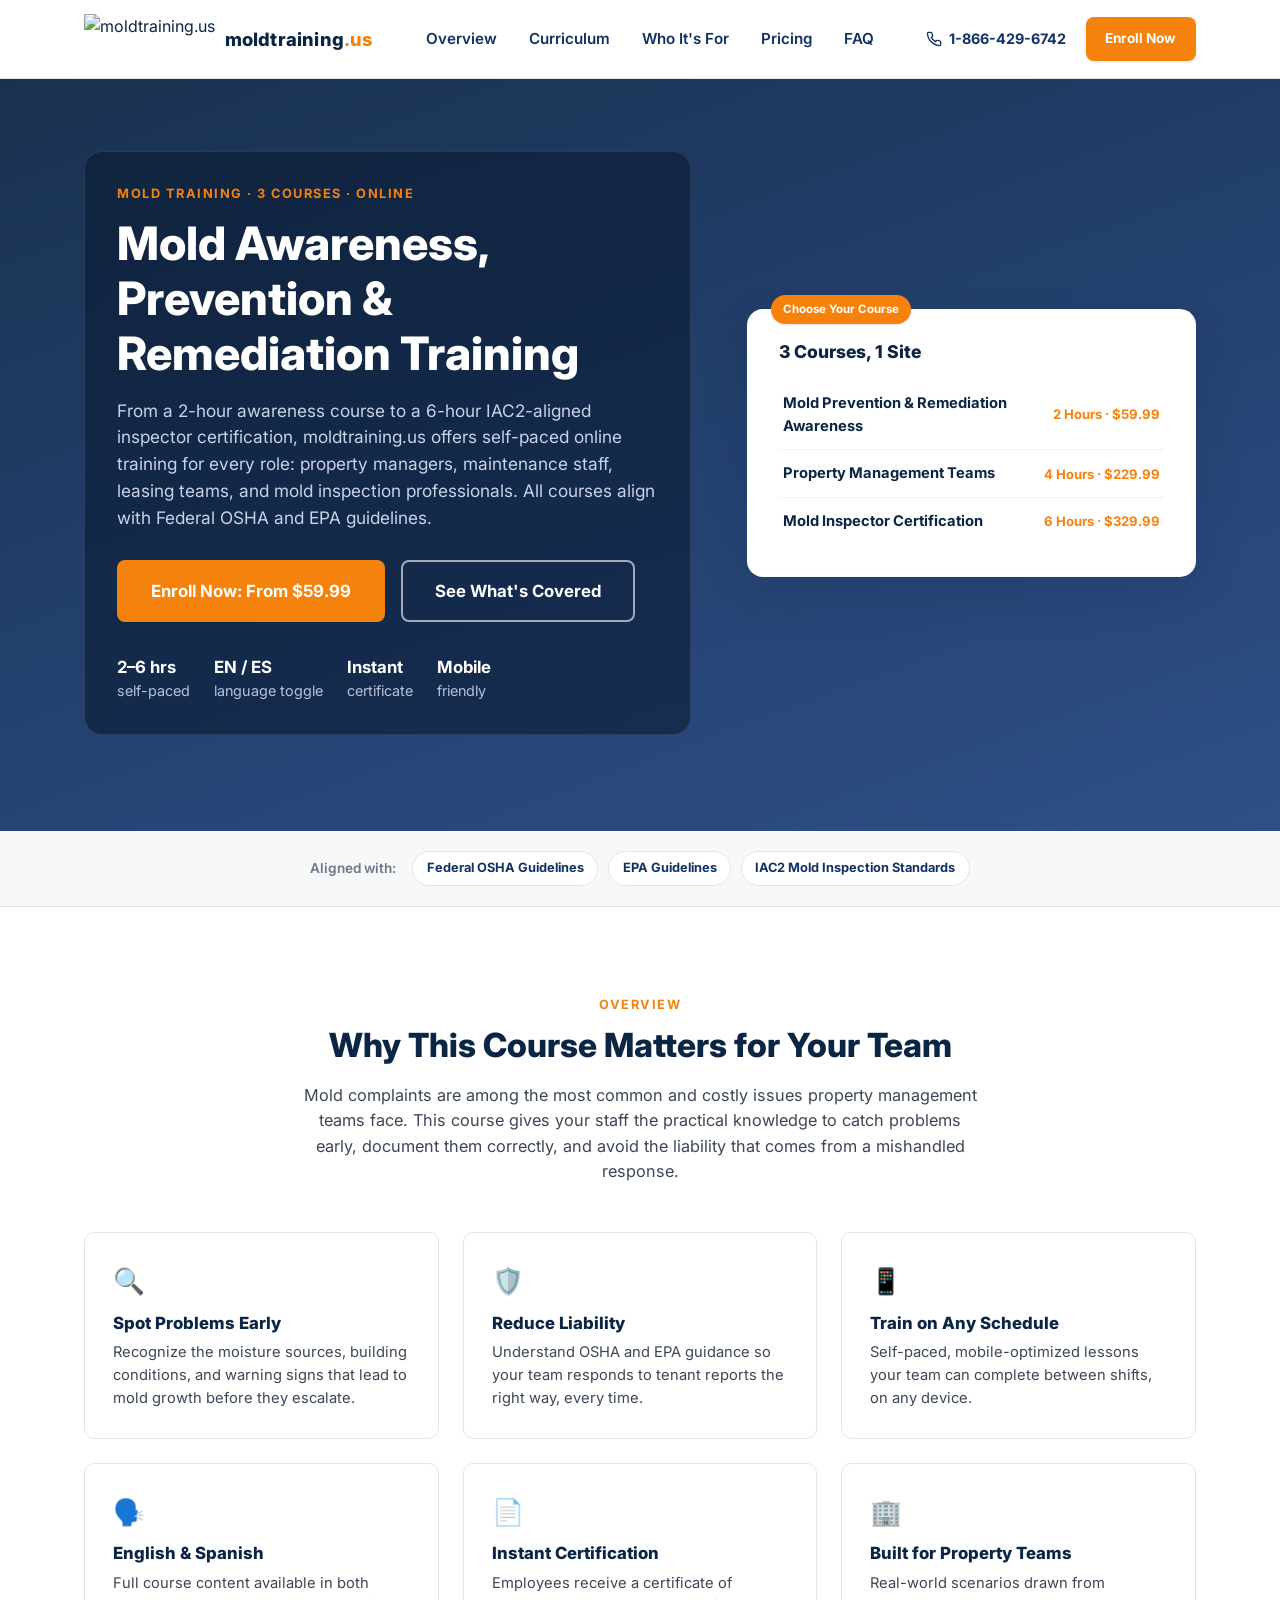
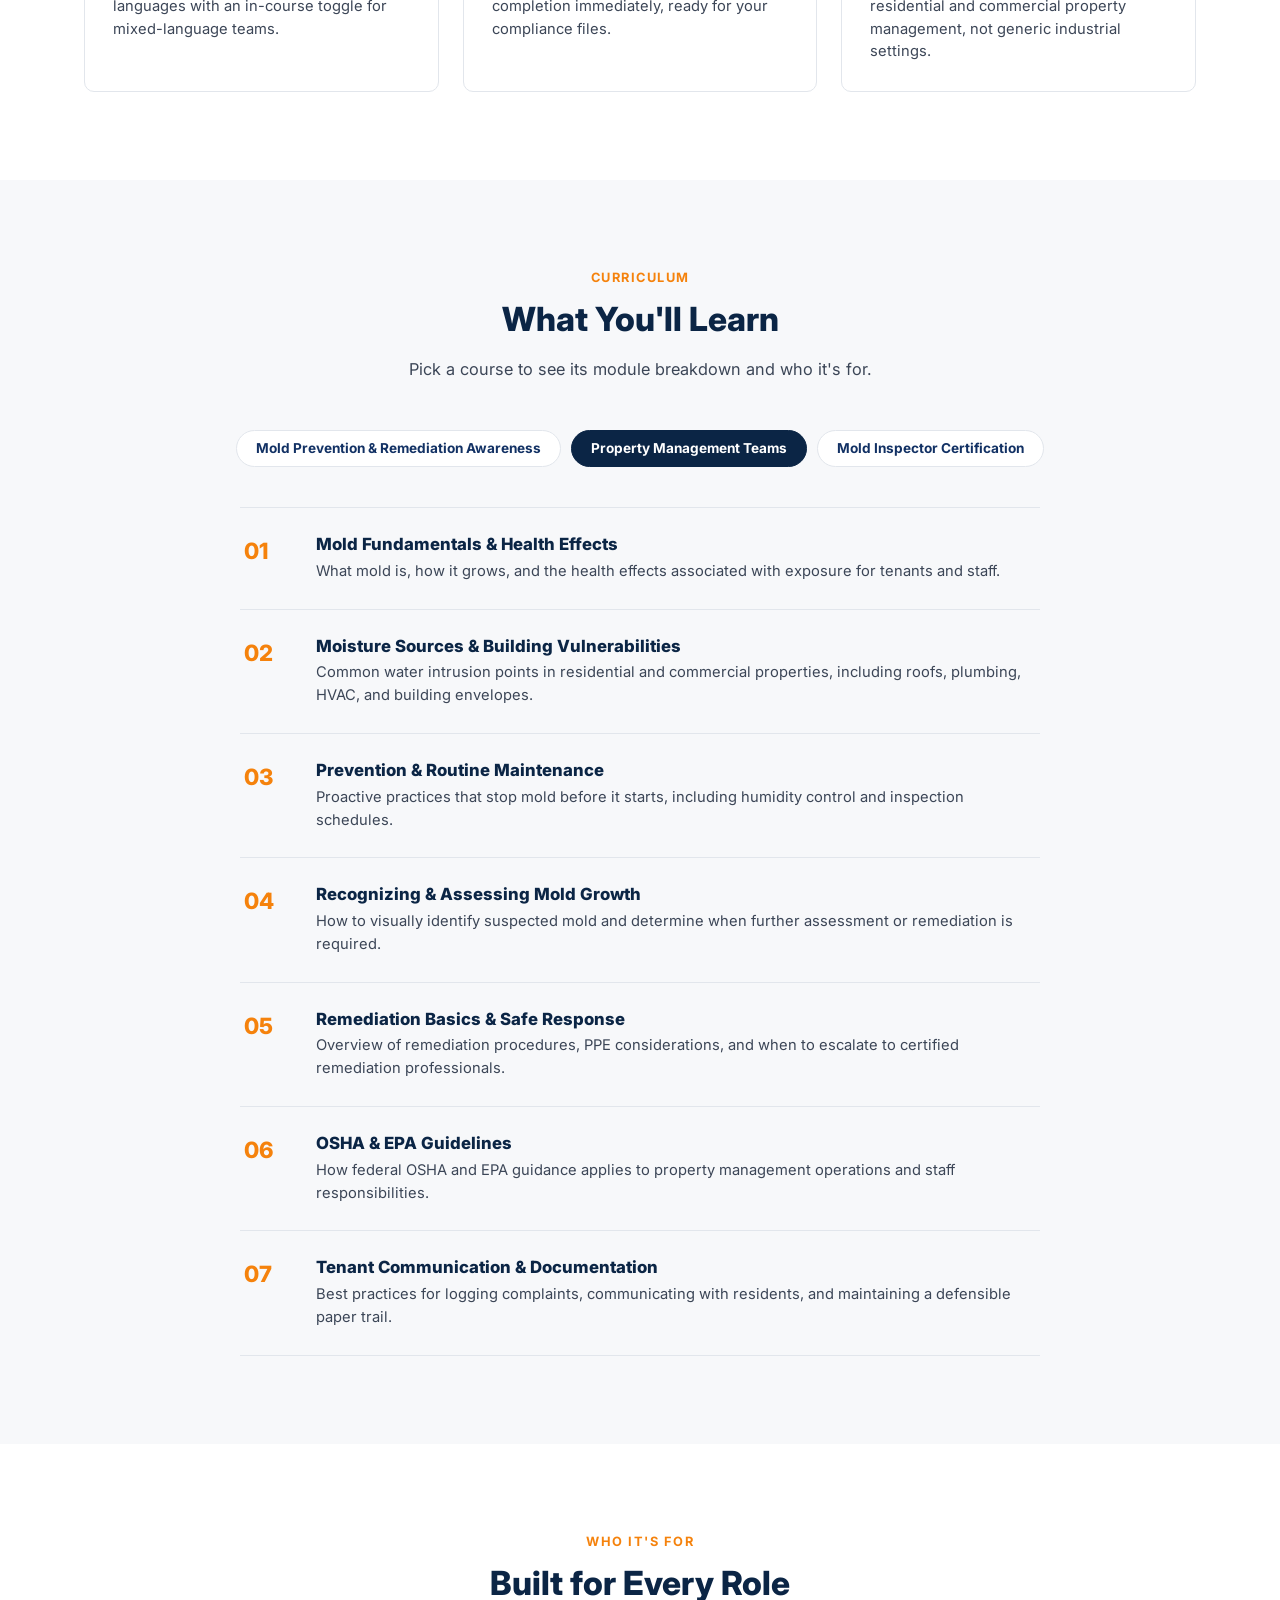
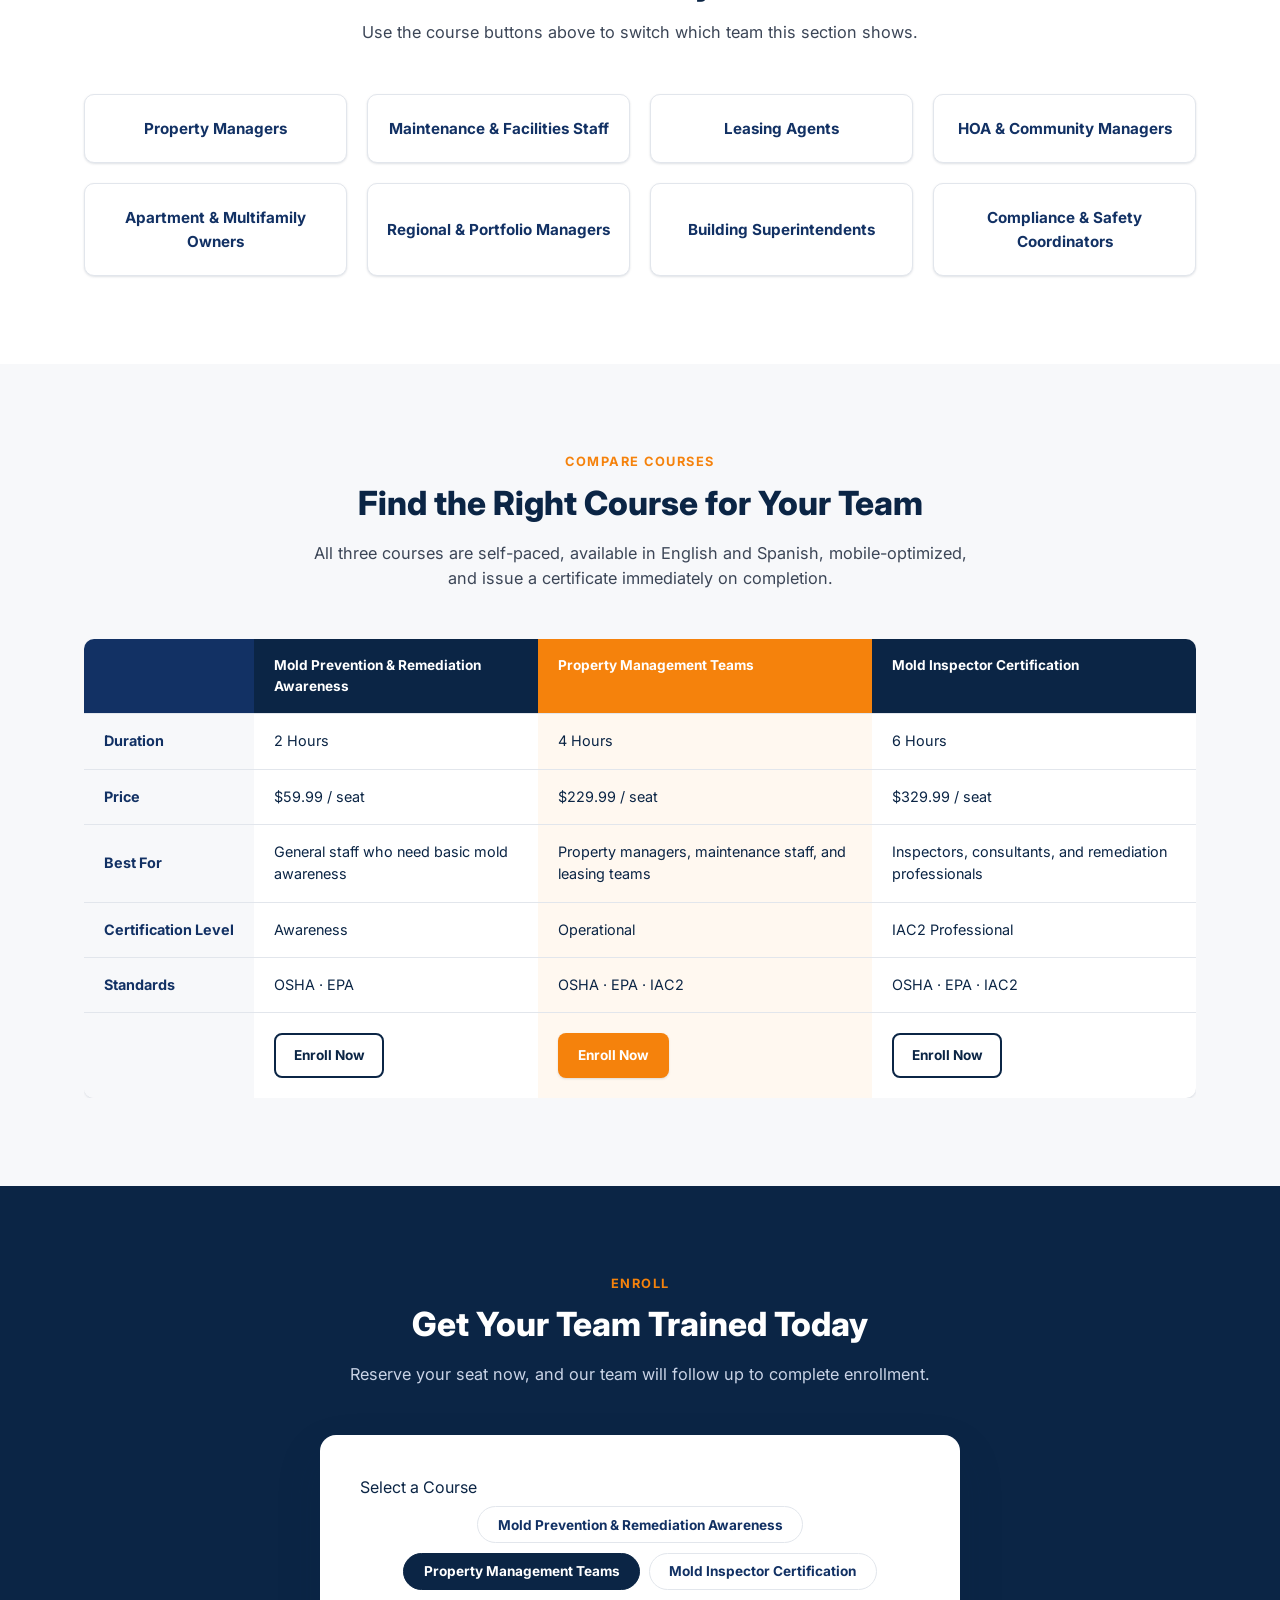
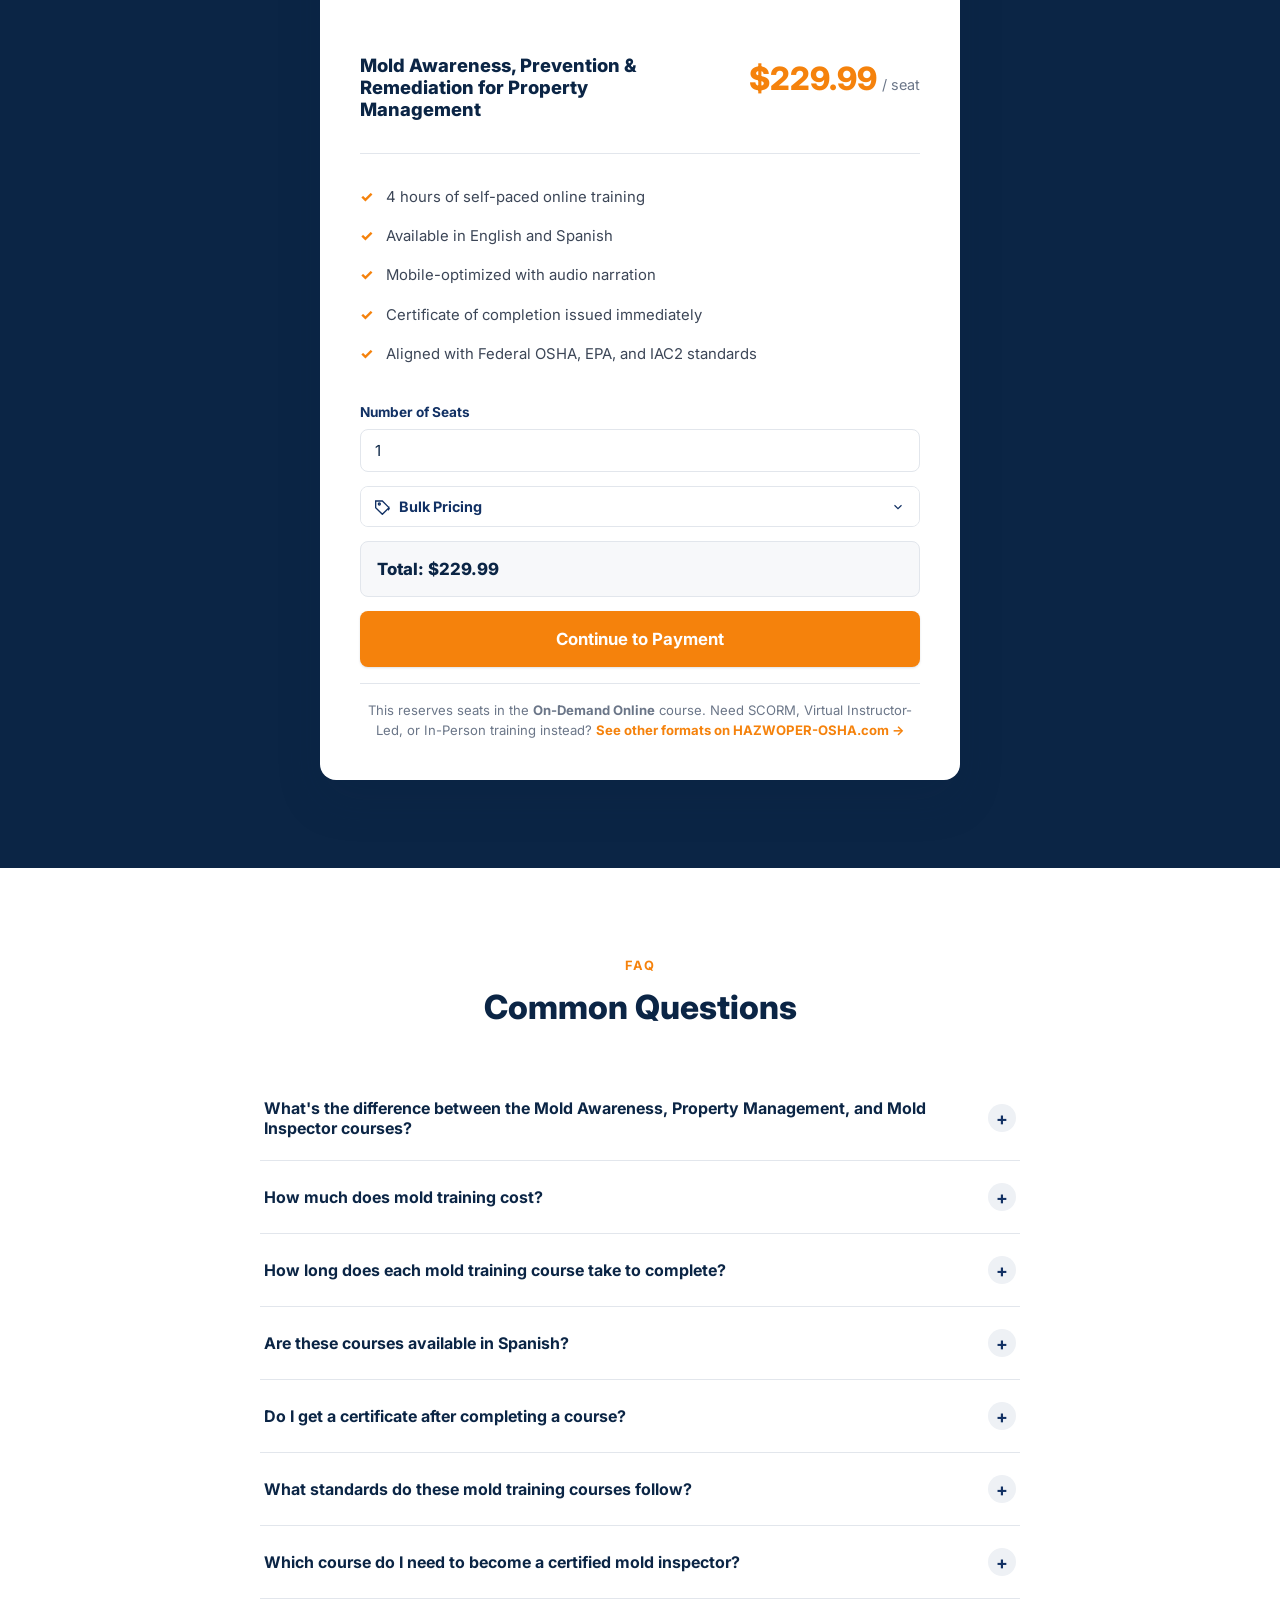
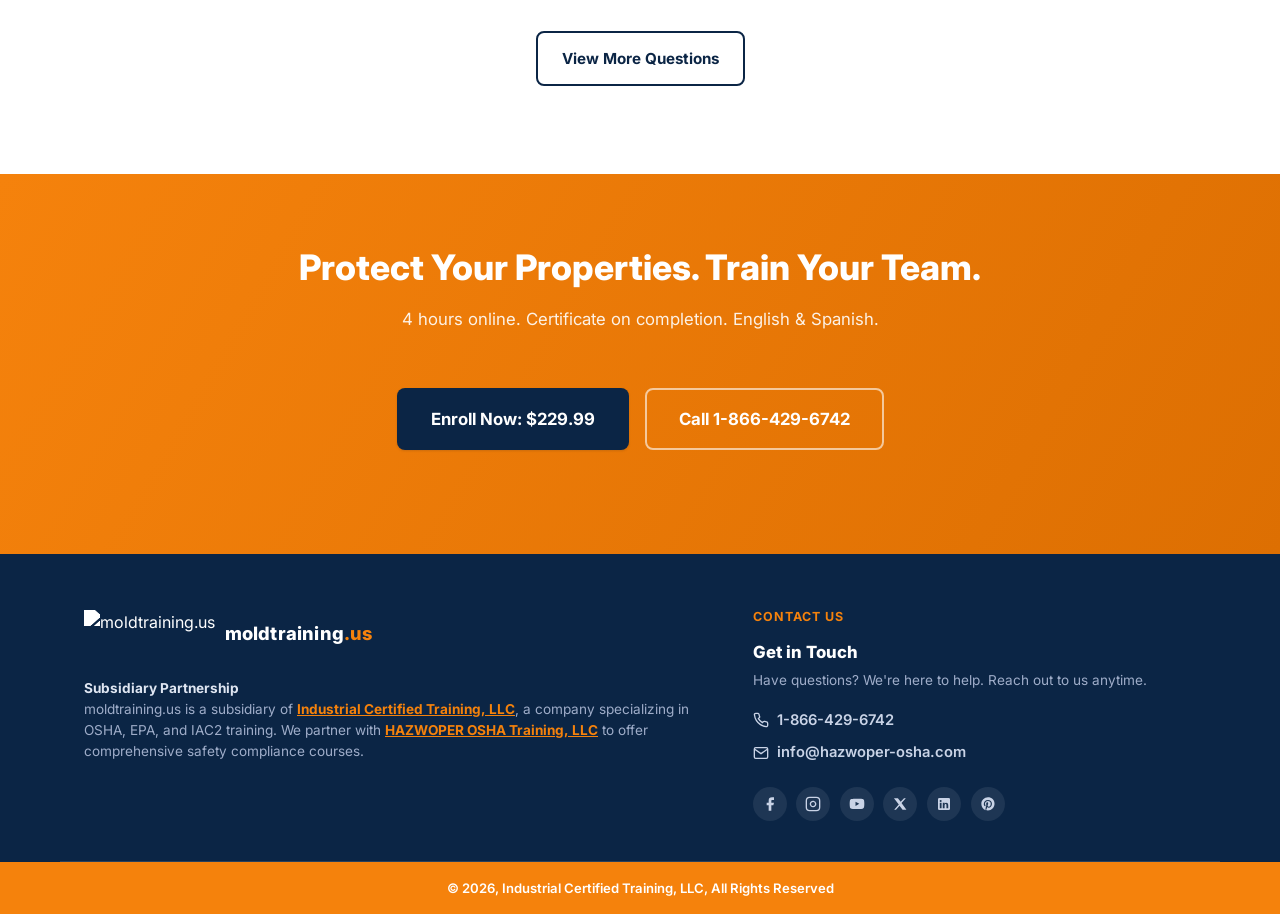
==== commit a5c4882e: "Consolidate Curriculum and Who It's For into one shared course selector Previously each section had " ====
--- a/index.html
+++ b/index.html
@@ -20,7 +20,7 @@
 
 <link rel="preconnect" href="https://fonts.googleapis.com">
 <link href="https://fonts.googleapis.com/css2?family=Inter:wght@400;500;600;700;800&display=swap" rel="stylesheet">
-<link rel="stylesheet" href="css/styles.css?v=6">
+<link rel="stylesheet" href="css/styles.css?v=7">
 
 <script type="application/ld+json">
 {
@@ -220,7 +220,7 @@
     <div class="container hero-inner">
       <div class="hero-copy">
         <p class="eyebrow">Mold Training &middot; 3 Courses &middot; Online</p>
-        <h1>Mold Awareness, Prevention &amp; Remediation Training <span>3 Courses for Every Team</span></h1>
+        <h1>Mold Awareness, Prevention &amp; Remediation Training</h1>
         <p class="hero-lead">
           From a 2-hour awareness course to a 6-hour IAC2-aligned inspector certification, moldtraining.us
           offers self-paced online training for every role: property managers, maintenance staff, leasing
@@ -331,10 +331,10 @@
       <div class="section-head">
         <p class="eyebrow">Curriculum</p>
         <h2>What You'll Learn</h2>
-        <p class="section-sub">Pick a course to see its module breakdown.</p>
-      </div>
-
-      <div class="course-tabs" id="curriculumTabs" role="tablist" aria-label="Select a course to preview its curriculum">
+        <p class="section-sub">Pick a course to see its module breakdown and who it's for.</p>
+      </div>
+
+      <div class="course-tabs" id="infoCourseTabs" role="tablist" aria-label="Select a course to see its curriculum and who it's for">
         <button type="button" class="course-tab" data-panel="awareness" role="tab" aria-selected="false">Mold Prevention &amp; Remediation Awareness</button>
         <button type="button" class="course-tab active" data-panel="pm-team" role="tab" aria-selected="true">Property Management Teams</button>
         <button type="button" class="course-tab" data-panel="inspector" role="tab" aria-selected="false">Mold Inspector Certification</button>
@@ -503,12 +503,7 @@
       <div class="section-head">
         <p class="eyebrow">Who It's For</p>
         <h2>Built for Every Role</h2>
-      </div>
-
-      <div class="course-tabs" id="audienceTabs" role="tablist" aria-label="Select a course to see who it's for">
-        <button type="button" class="course-tab" data-panel="awareness" role="tab" aria-selected="false">Mold Prevention &amp; Remediation Awareness</button>
-        <button type="button" class="course-tab active" data-panel="pm-team" role="tab" aria-selected="true">Property Management Teams</button>
-        <button type="button" class="course-tab" data-panel="inspector" role="tab" aria-selected="false">Mold Inspector Certification</button>
+        <p class="section-sub">Use the course buttons above to switch which team this section shows.</p>
       </div>
 
       <div class="course-panel" data-panel="awareness">
@@ -619,12 +614,12 @@
 
       <div class="pricing-card">
         <div class="form-row course-select-row">
-          <label for="courseSelect">Select a Course</label>
-          <select id="courseSelect">
-            <option value="awareness" data-name="Mold Prevention &amp; Remediation Awareness" data-hours="2 hours" data-price="59.99">Mold Prevention &amp; Remediation Awareness (2 hours, $59.99)</option>
-            <option value="pm-team" data-name="Mold Awareness, Prevention &amp; Remediation for Property Management" data-hours="4 hours" data-price="229.99" selected>Mold Awareness, Prevention &amp; Remediation for Property Management (4 hours, $229.99)</option>
-            <option value="inspector" data-name="Mold Inspector Certification" data-hours="6 hours" data-price="329.99">Mold Inspector Certification (6 hours, $329.99)</option>
-          </select>
+          <span class="course-select-label" id="enrollCourseLabel">Select a Course</span>
+          <div class="course-tabs" id="enrollCourseTabs" role="tablist" aria-labelledby="enrollCourseLabel">
+            <button type="button" class="course-tab" data-value="awareness" data-name="Mold Prevention &amp; Remediation Awareness" data-hours="2 hours" data-price="59.99" role="tab" aria-selected="false">Mold Prevention &amp; Remediation Awareness</button>
+            <button type="button" class="course-tab active" data-value="pm-team" data-name="Mold Awareness, Prevention &amp; Remediation for Property Management" data-hours="4 hours" data-price="229.99" role="tab" aria-selected="true">Property Management Teams</button>
+            <button type="button" class="course-tab" data-value="inspector" data-name="Mold Inspector Certification" data-hours="6 hours" data-price="329.99" role="tab" aria-selected="false">Mold Inspector Certification</button>
+          </div>
         </div>
 
         <div class="pricing-card-top">
@@ -831,7 +826,7 @@
   </div>
 </footer>
 
-<script src="js/main.js?v=5"></script>
+<script src="js/main.js?v=7"></script>
 
 <!--Start of Tawk.to Script-->
 <script type="text/javascript">
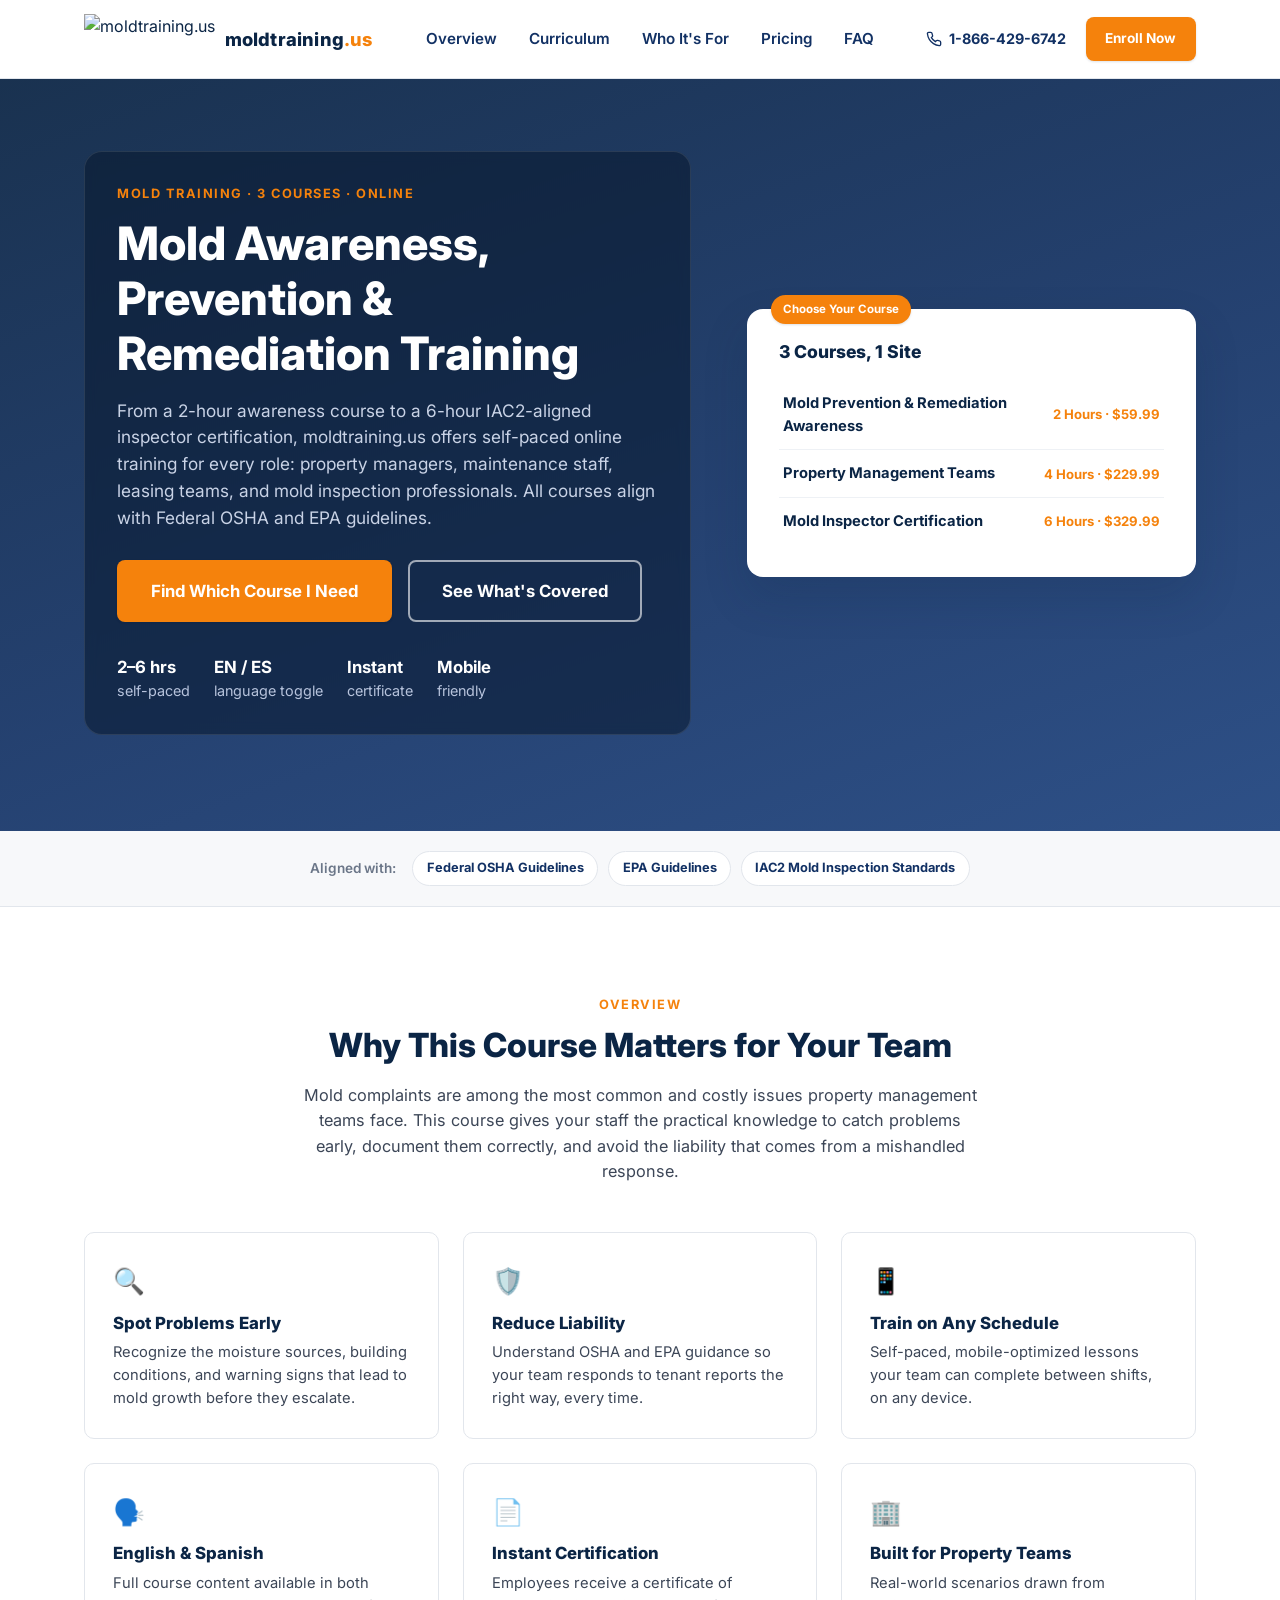
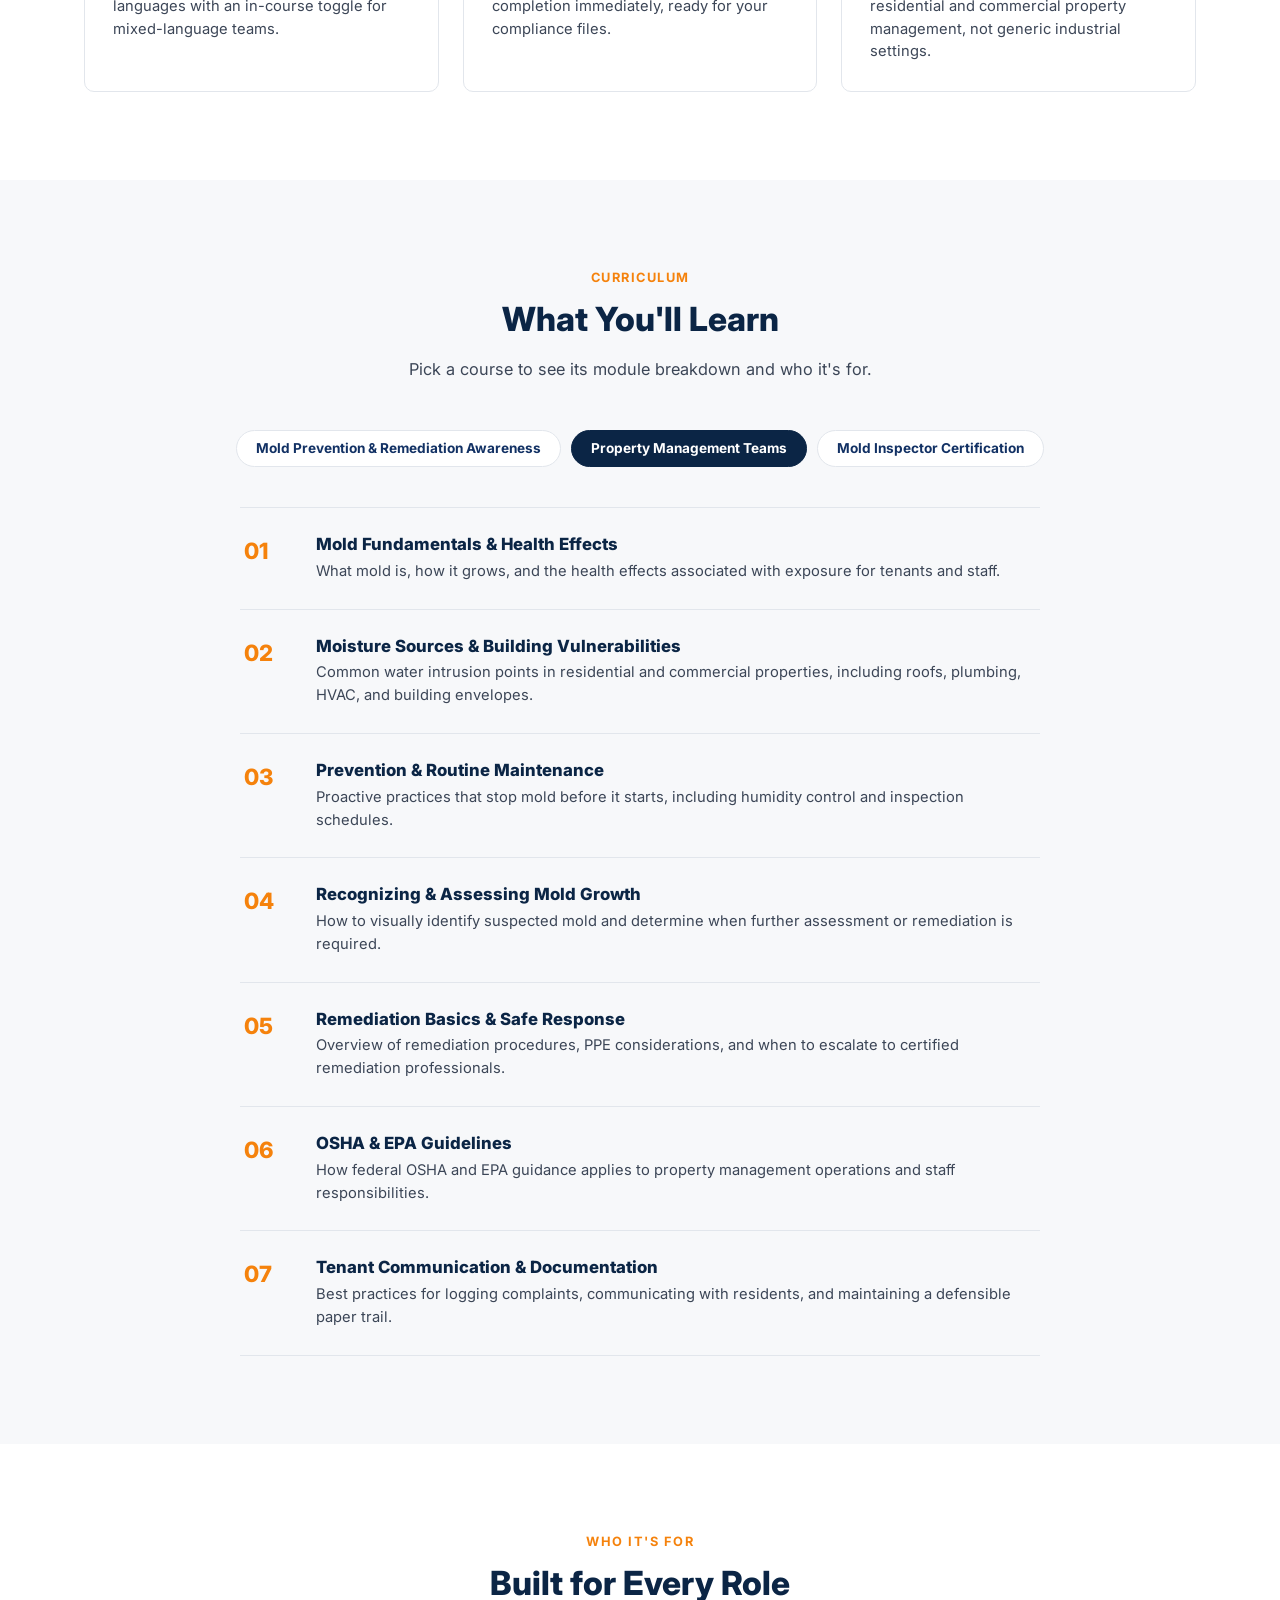
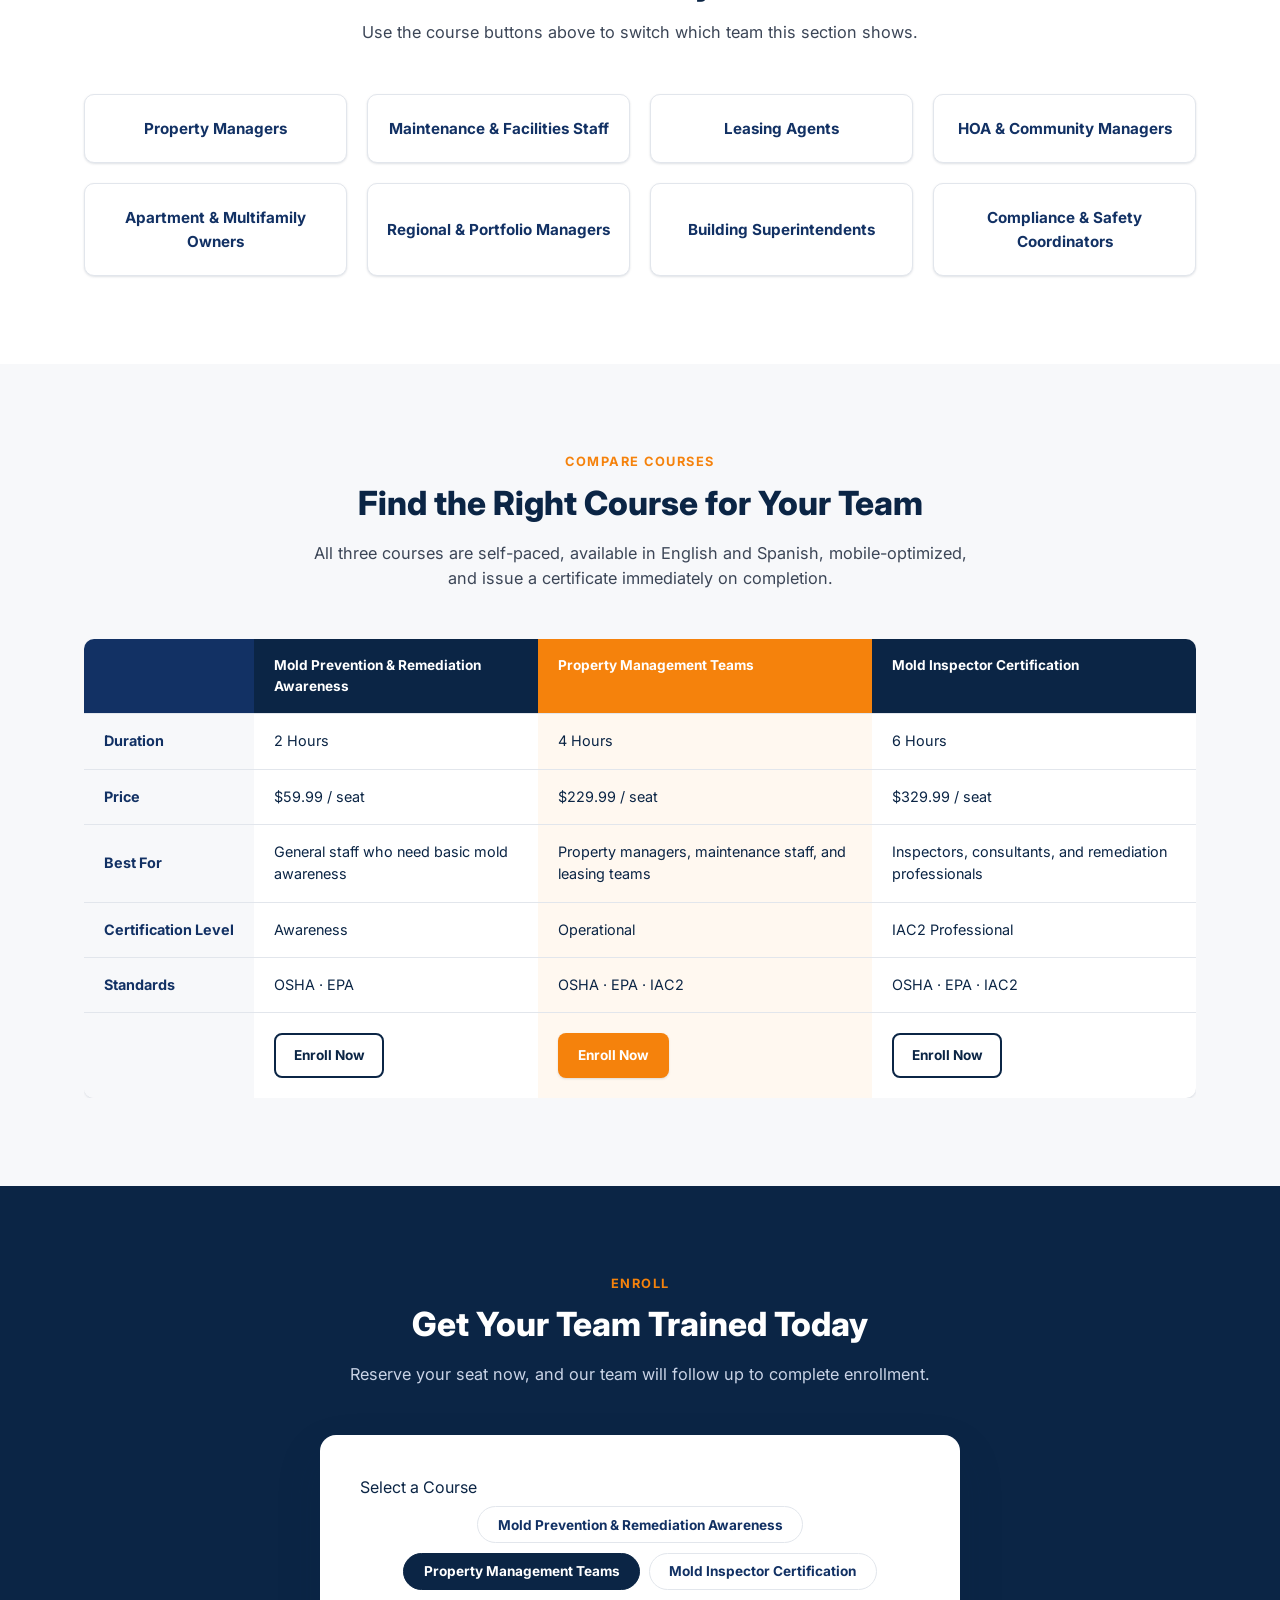
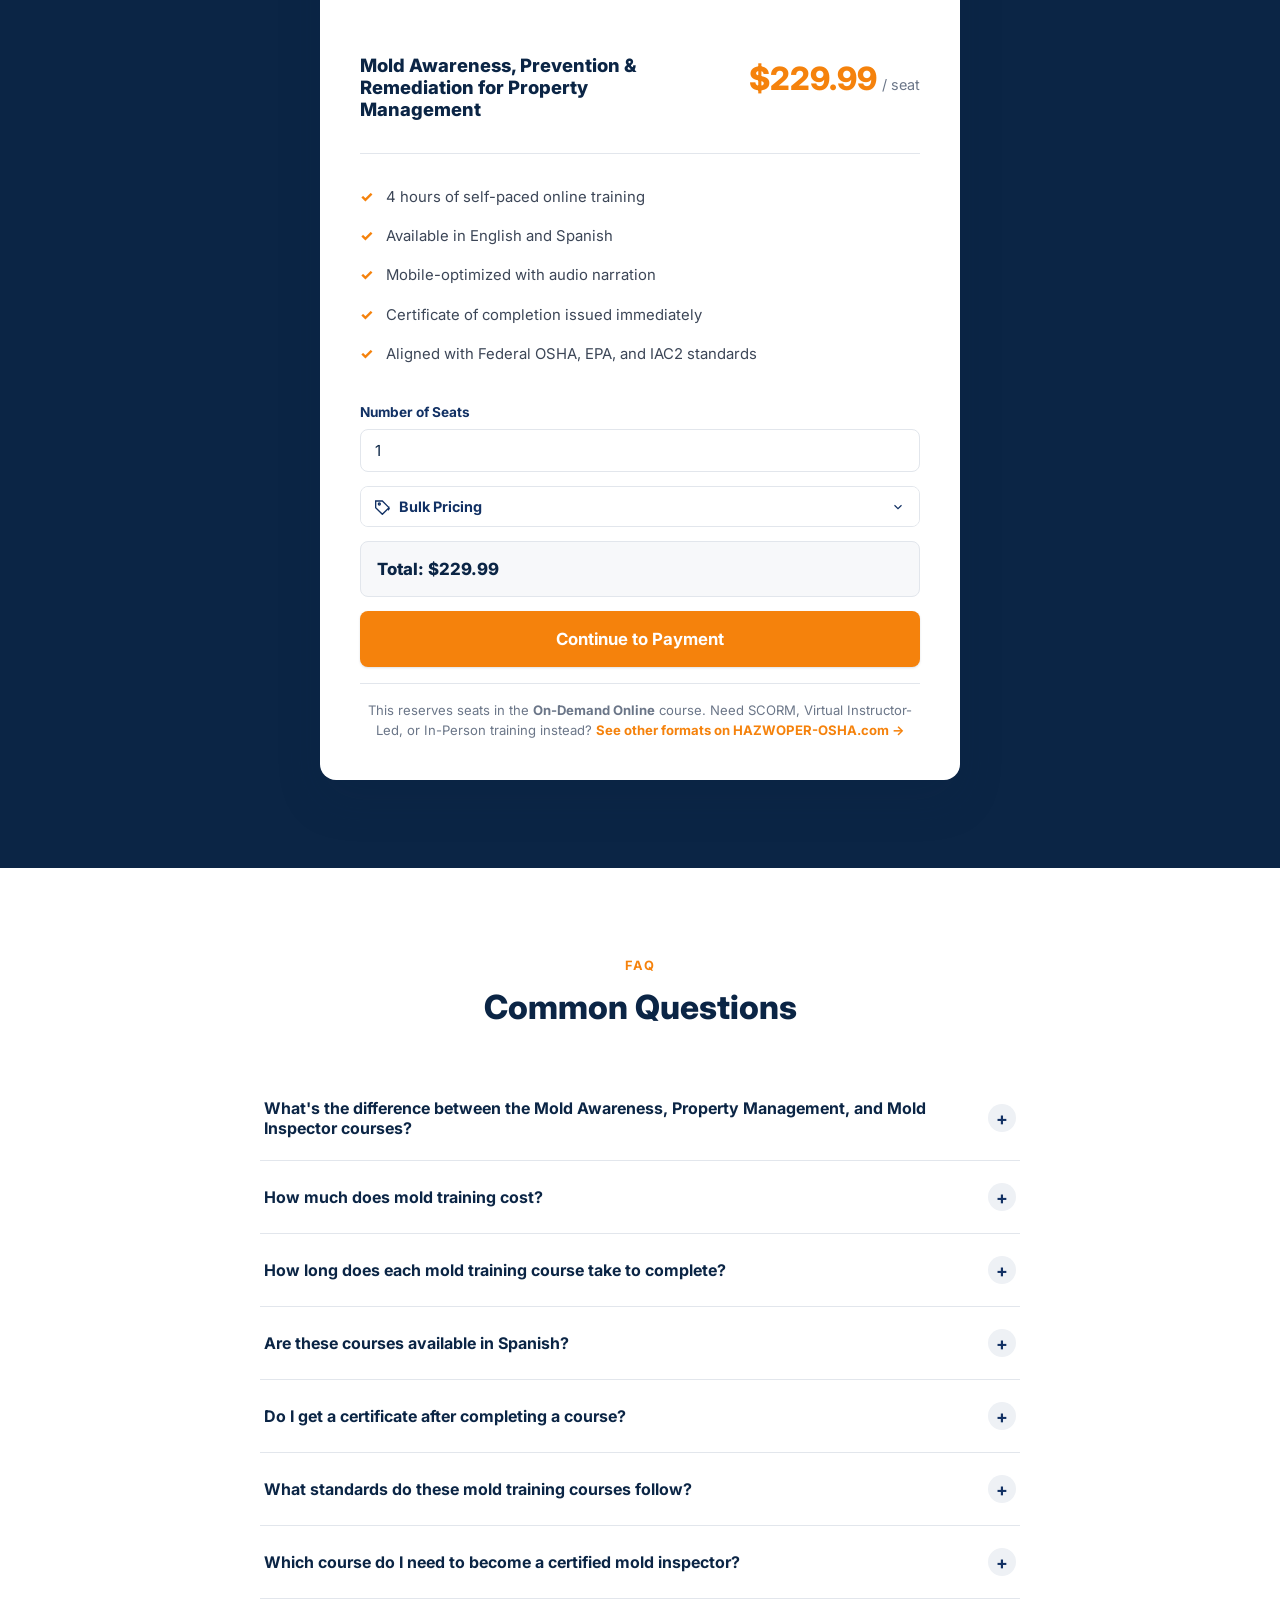
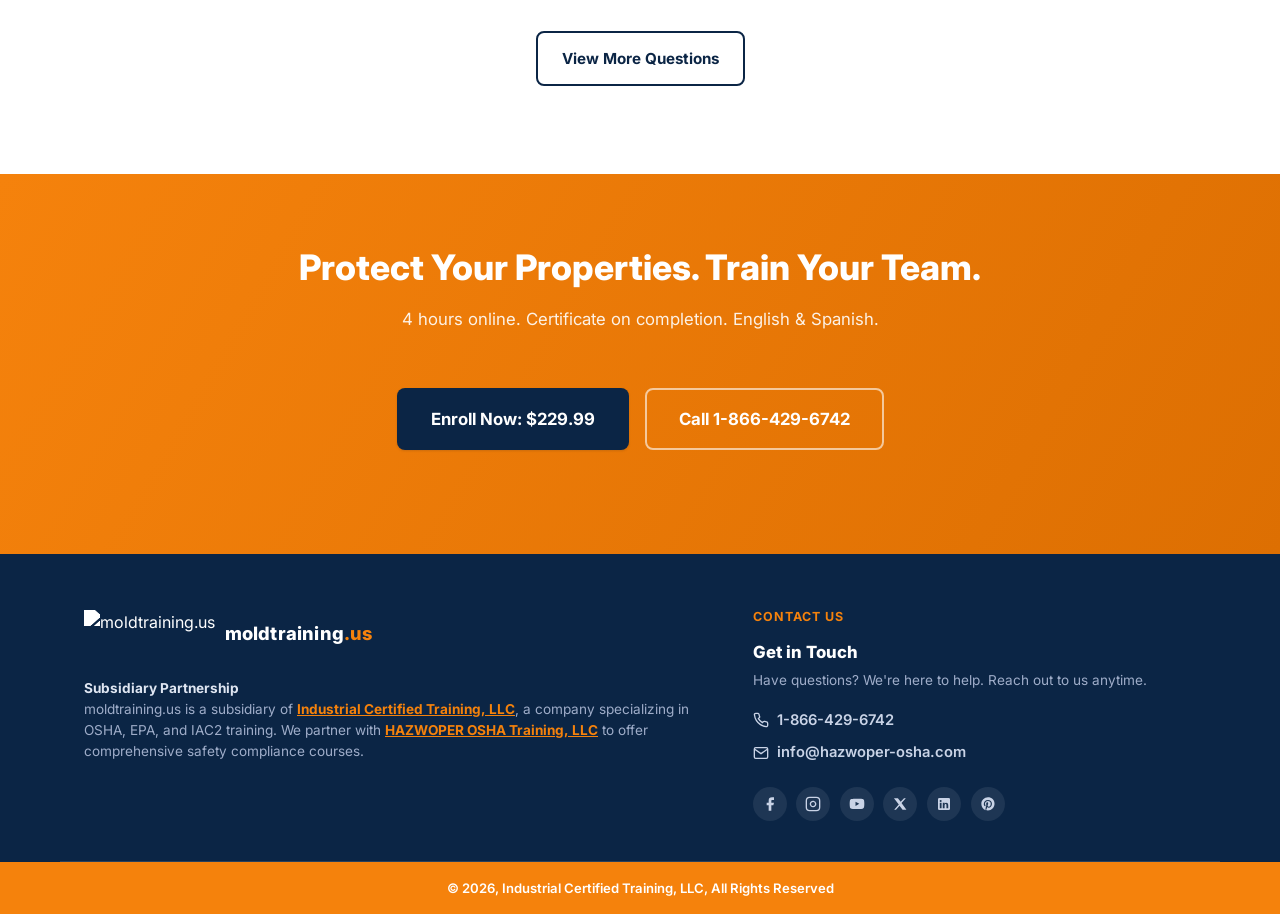
==== commit d51f8428: "Replace hero enroll button with course-finder CTA Since the hero now covers all 3 courses instead of" ====
--- a/index.html
+++ b/index.html
@@ -227,7 +227,7 @@
           teams, and mold inspection professionals. All courses align with Federal OSHA and EPA guidelines.
         </p>
         <div class="hero-cta-row">
-          <a href="#pricing" class="btn btn-primary btn-lg">Enroll Now: From $59.99</a>
+          <a href="#compare" class="btn btn-primary btn-lg">Find Which Course I Need</a>
           <a href="#curriculum" class="btn btn-outline-light btn-lg">See What's Covered</a>
         </div>
         <ul class="hero-meta">
